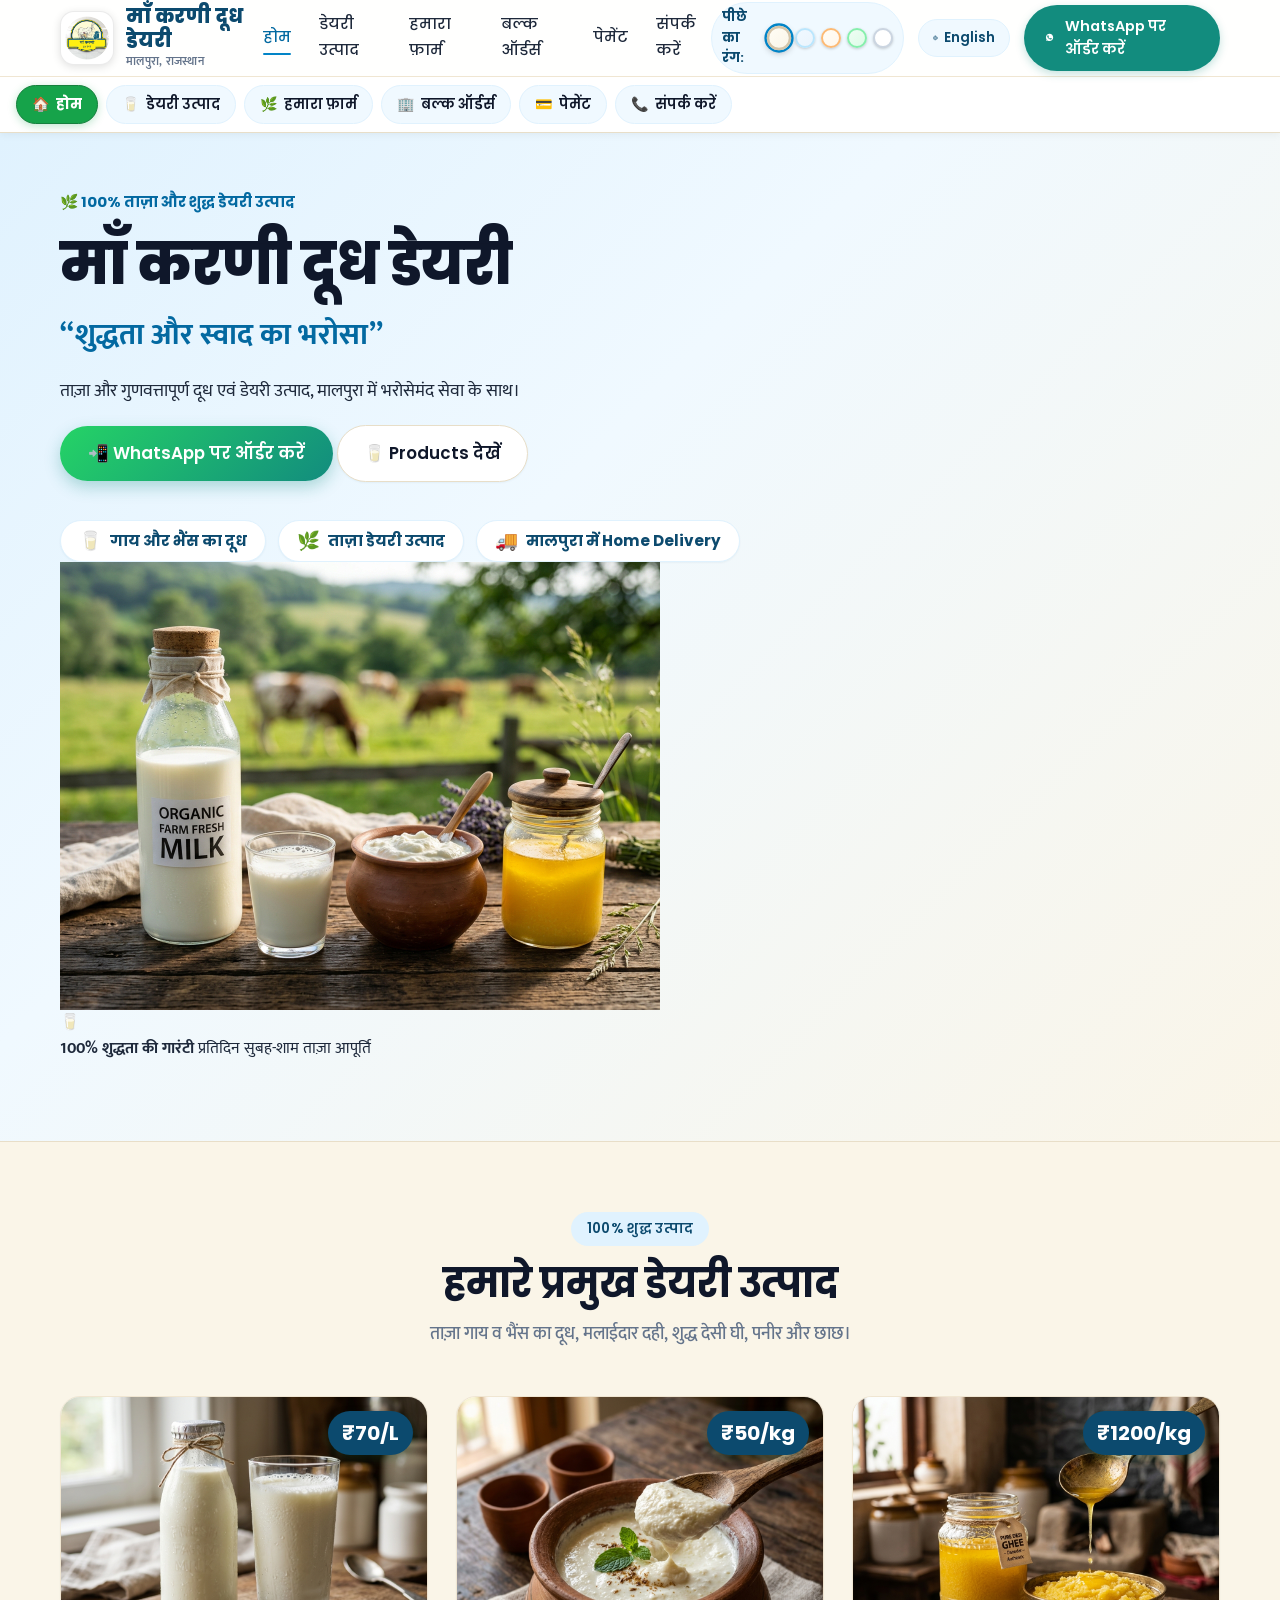
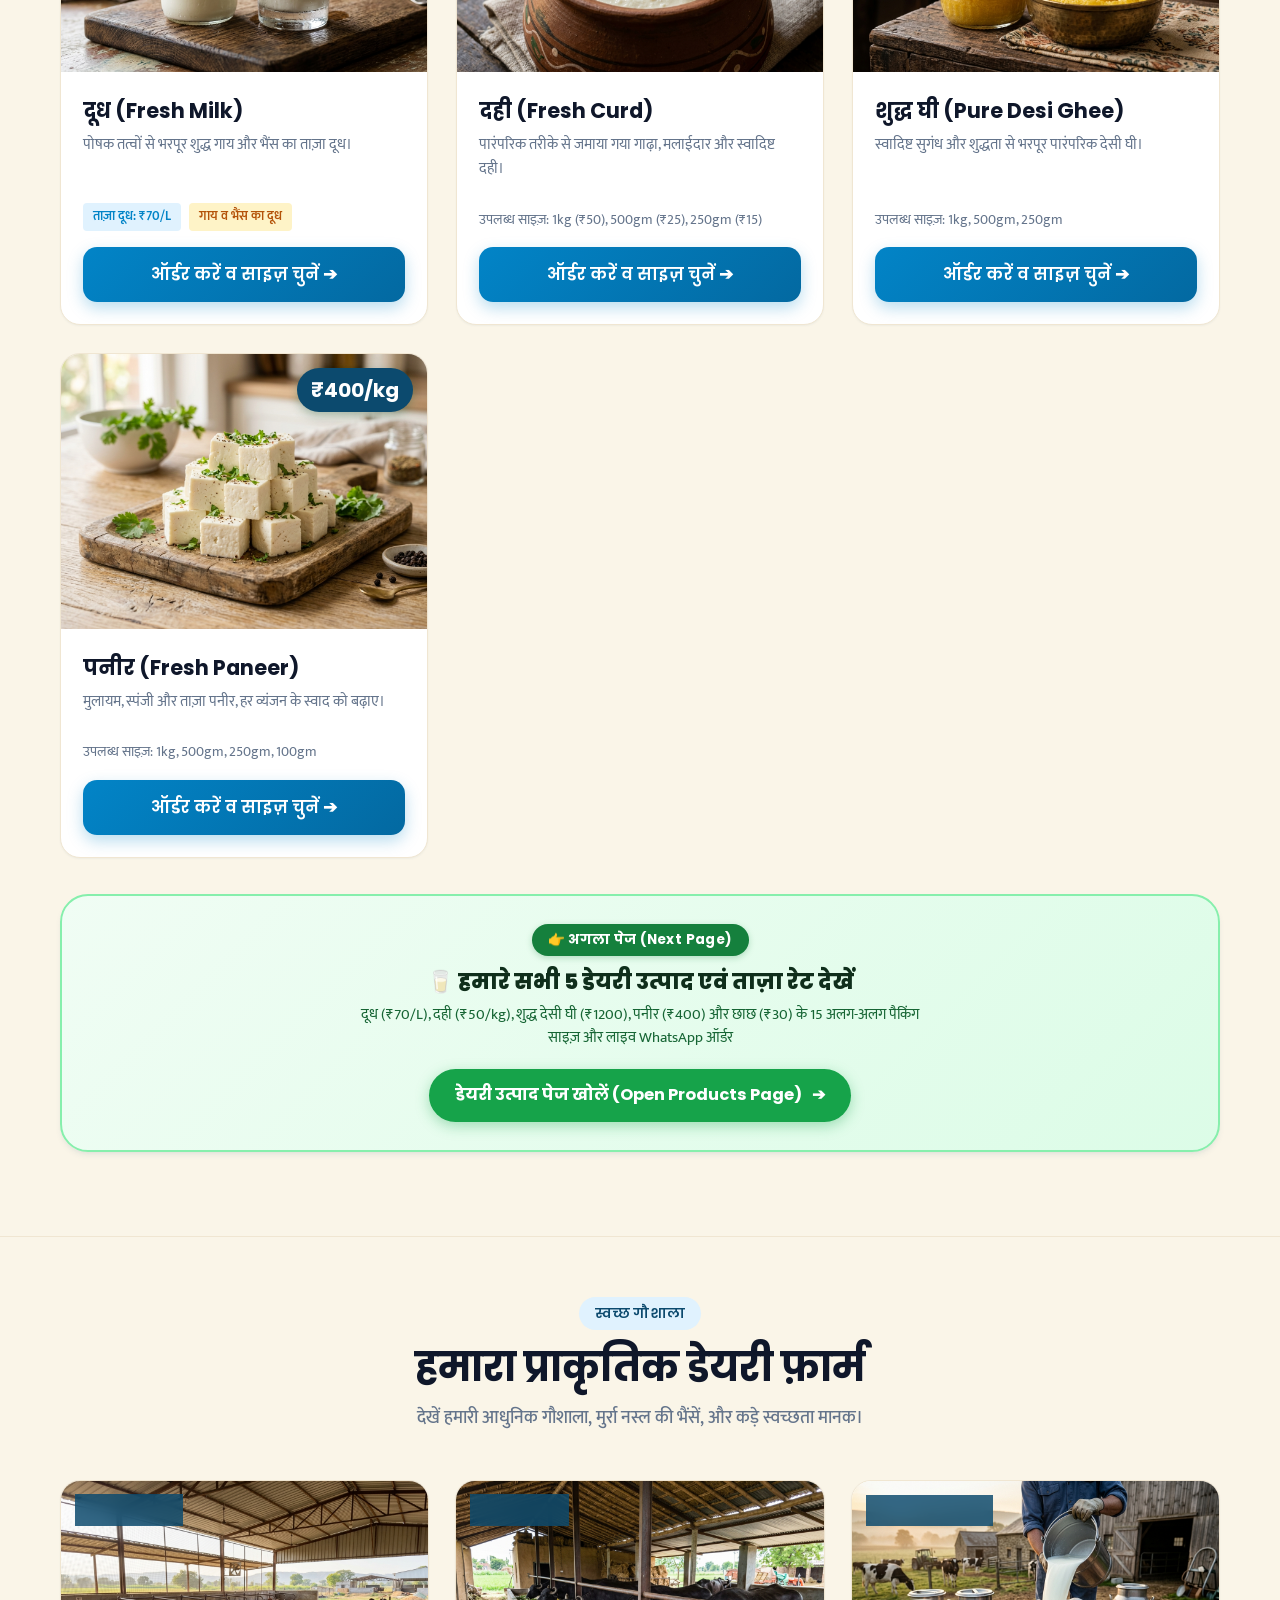
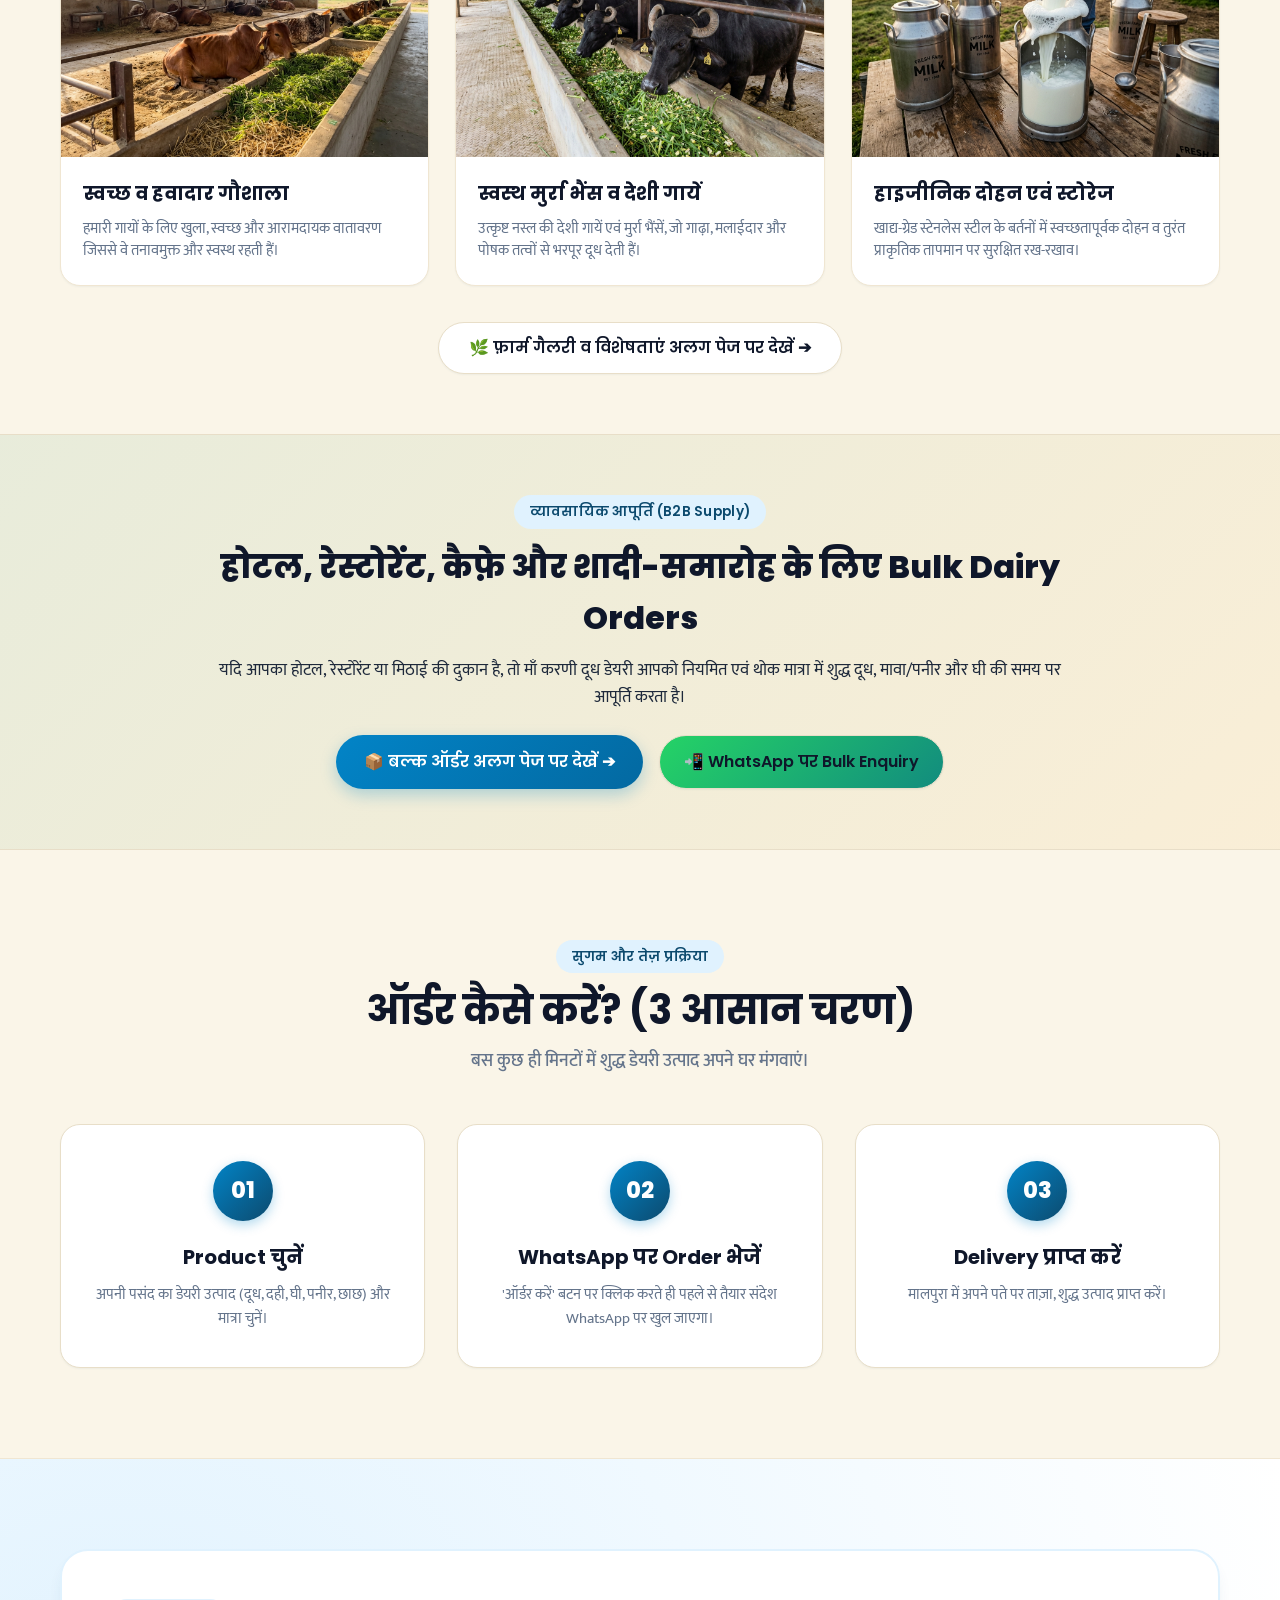
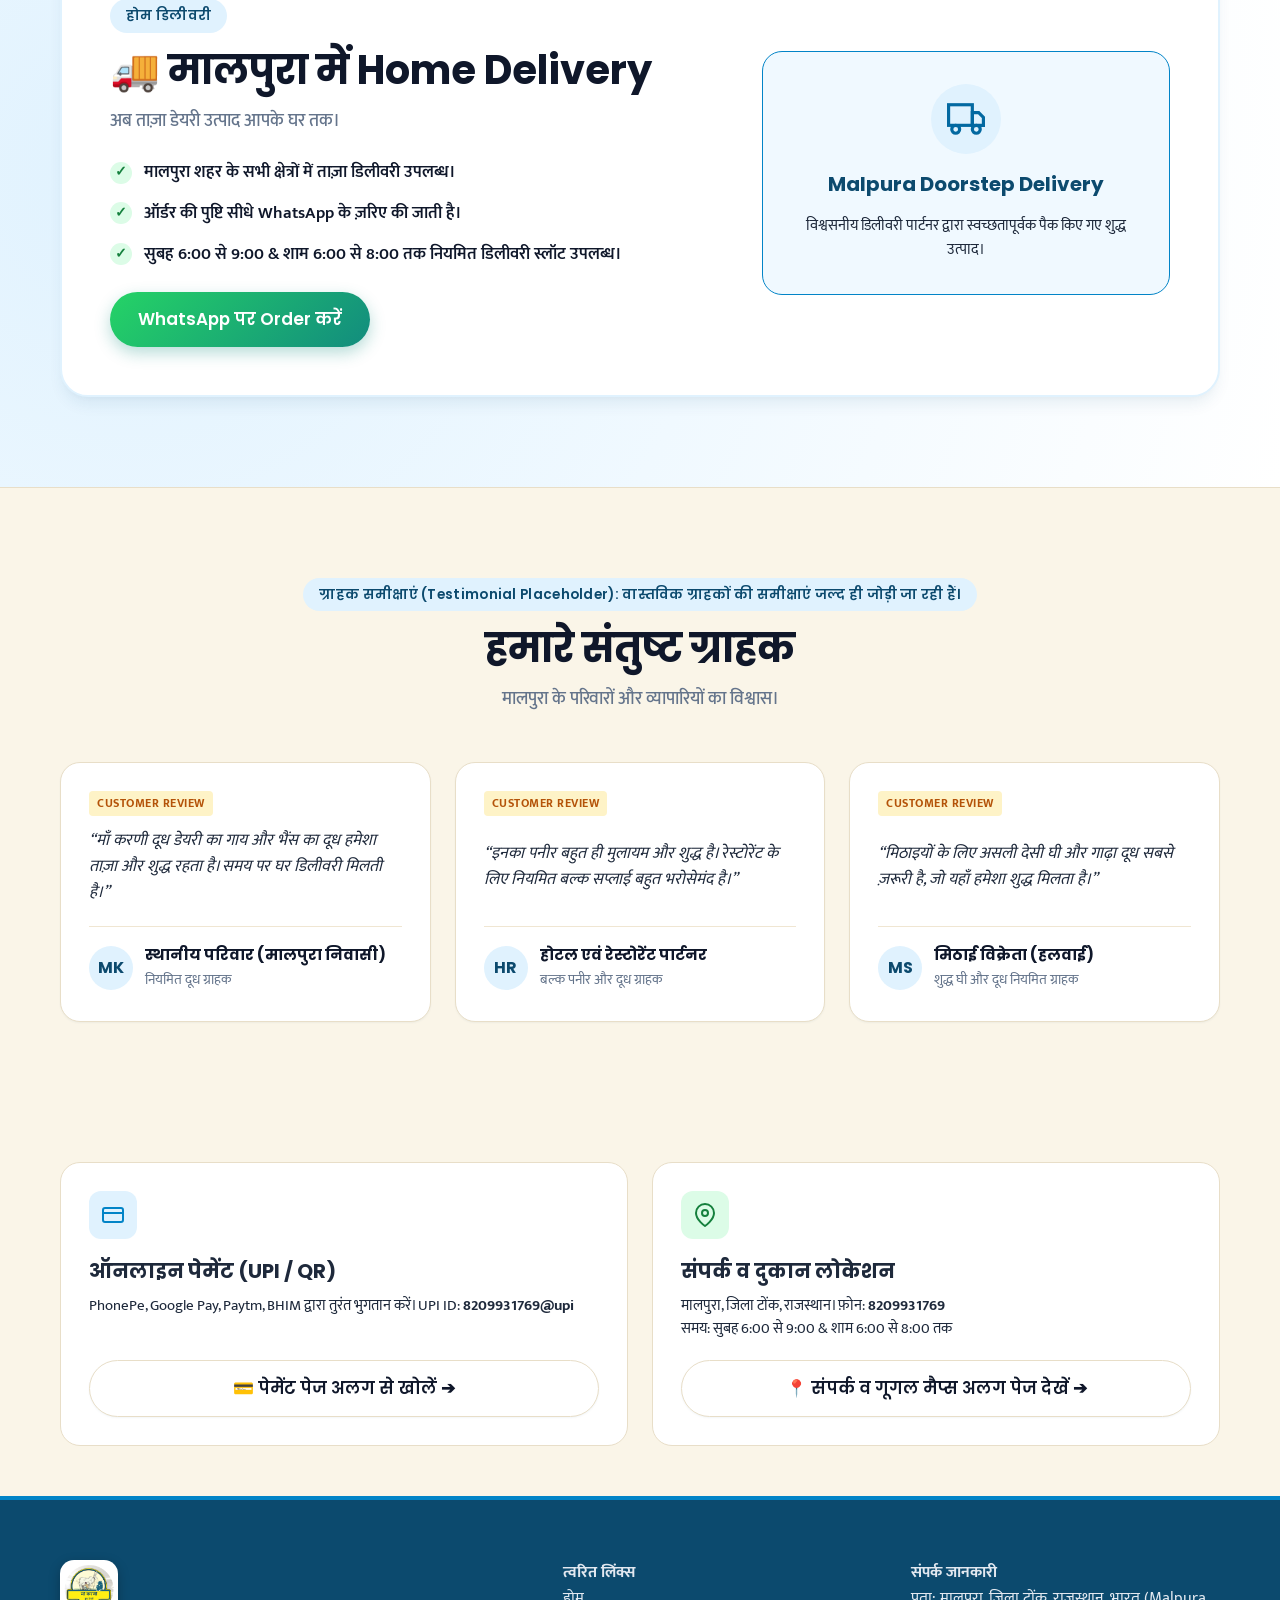
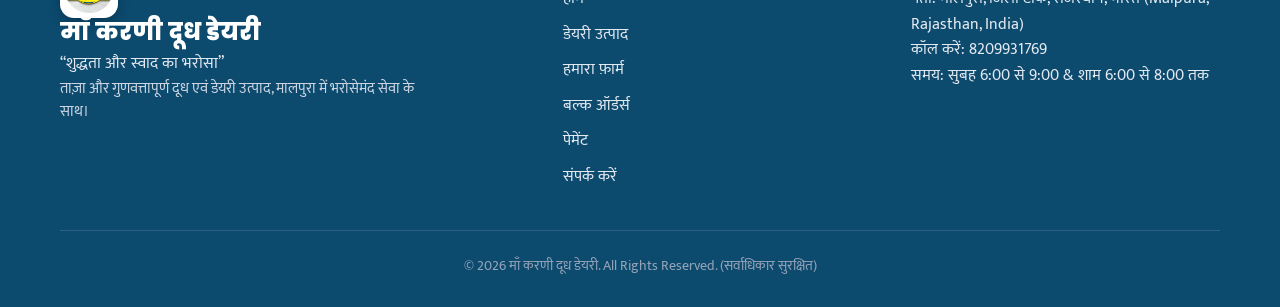
==== index.html @ 95ac7e34 "Add multi-layer mobile navigation: top page strip, header menu button, next page cards, and bottom a" ====
<!DOCTYPE html>
<html lang="hi">
<head>
  <meta charset="UTF-8">
  <meta name="viewport" content="width=device-width, initial-scale=1.0">
  <title>माँ करणी दूध डेयरी - शुद्धता और स्वाद का भरोसा | Malpura, Rajasthan</title>
  
  <!-- SEO & Local Search Optimization -->
  <meta name="description" content="माँ करणी दूध डेयरी मालपुरा - ताज़ा गाय व भैंस का दूध, मलाईदार दही, शुद्ध देसी घी, ताज़ा पनीर और हाजमेदार छाछ। मालपुरा शहर में होम डिलीवरी एवं होटल-मिठाई दुकानों के लिए थोक आपूर्ति।">
  <meta name="keywords" content="Dairy in Malpura, Milk delivery in Malpura, Fresh milk Malpura, Dairy products Malpura, Paneer Malpura, Ghee Malpura, Curd Malpura, Buttermilk Malpura, Bulk dairy supplier Malpura, Tonk Rajasthan dairy">
  <meta name="author" content="माँ करणी दूध डेयरी">
  <meta name="theme-color" content="#15803D">

  <!-- Open Graph / Social Media -->
  <meta property="og:type" content="business.business">
  <meta property="og:title" content="माँ करणी दूध डेयरी - शुद्धता और स्वाद का भरोसा | Malpura, Rajasthan">
  <meta property="og:description" content="ताज़ा और गुणवत्तापूर्ण गाय व भैंस का दूध, दही, शुद्ध देसी घी, पनीर और छाछ। मालपुरा में होम डिलीवरी एवं होटल-मिठाई दुकानों के लिए बल्क सप्लाई।">
  <meta property="og:url" content="https://maakarnidhari.in">
  <meta property="og:image" content="assets/images/hero-dairy.jpg">
  <meta property="og:locale" content="hi_IN">
  <meta property="og:locale:alternate" content="en_IN">

  <!-- Favicon / Brand Icon -->
  <link rel="icon" type="image/png" href="assets/images/logo.png">

  <!-- Google Fonts: Poppins (Heading) & Mukta (Body/Bilingual) -->
  <link rel="preconnect" href="https://fonts.googleapis.com">
  <link rel="preconnect" href="https://fonts.gstatic.com" crossorigin>
  <link href="https://fonts.googleapis.com/css2?family=Mukta:wght@400;500;600;700&family=Poppins:wght@400;500;600;700;800&display=swap" rel="stylesheet">

  <!-- Stylesheet -->
  <link rel="stylesheet" href="css/style.css">

  <!-- Schema.org Structured Data: LocalBusiness / DairyStore -->
  <script type="application/ld+json">
  {
    "@context": "https://schema.org",
    "@type": "DairyStore",
    "name": "Maa Karni Dairy",
    "image": "assets/images/hero-dairy.jpg",
    "telephone": "+918209931769",
    "url": "https://maakarnidhari.in",
    "address": {
      "@type": "PostalAddress",
      "addressLocality": "Malpura",
      "addressRegion": "Rajasthan",
      "addressCountry": "IN"
    },
    "geo": {
      "@type": "GeoCoordinates",
      "addressCountry": "IN"
    },
    "openingHoursSpecification": {
      "@type": "OpeningHoursSpecification",
      "dayOfWeek": [
        "Monday", "Tuesday", "Wednesday", "Thursday", "Friday", "Saturday", "Sunday"
      ],
      "opens": "06:00",
      "closes": "20:00"
    },
    "priceRange": "₹30 - ₹1200",
    "servesCuisine": "Fresh Dairy Products"
  }
  </script>
</head>
<body>

  <!-- Accessible Skip to Content Link -->
  <a href="#mainContent" class="skip-link">Skip to main content / मुख्य सामग्री पर जाएं</a>

  <!-- ==========================================================================
       Site Header & Navigation
       ========================================================================== -->
  <header class="site-header" role="banner">
    <div class="container navbar">
      <!-- Brand Logo -->
      <a href="index.html" class="brand-logo" aria-label="माँ करणी दूध डेयरी होम">
        <img src="assets/images/logo.png" alt="माँ करणी दूध डेयरी मालपुरा" class="brand-logo-img" width="54" height="54">
        <div class="brand-logo-text">
          <span class="brand-name-main" data-i18n="nav_brand_title">माँ करणी दूध डेयरी</span>
          <span class="brand-name-sub" data-i18n="nav_brand_sub">मालपुरा, राजस्थान</span>
        </div>
      </a>

      <!-- Desktop Nav Menu (Dedicated Pages Connected in One Place) -->
      <nav class="desktop-nav" aria-label="Main Navigation">
        <ul class="nav-menu">
          <li><a href="index.html" class="nav-link active" data-i18n="nav_home">होम</a></li>
          <li><a href="products.html" class="nav-link" data-i18n="nav_products">डेयरी उत्पाद</a></li>
          <li><a href="farm.html" class="nav-link" data-i18n="nav_farm">हमारा फ़ार्म</a></li>
          <li><a href="bulk.html" class="nav-link" data-i18n="nav_bulk">बल्क ऑर्डर्स</a></li>
          <li><a href="payment.html" class="nav-link" data-i18n="nav_payment">पेमेंट</a></li>
          <li><a href="contact.html" class="nav-link" data-i18n="nav_contact">संपर्क व लोकेशन</a></li>
        </ul>
      </nav>

      <!-- Nav Actions: Language Switcher, Theme Switcher & WhatsApp CTA -->
      <div class="nav-actions">
        <!-- Background Palette Switcher ("पीछे का रंग") -->
        <div class="theme-palette-wrap" role="group" aria-label="पीछे का रंग बदलें / Change Background Color">
          <span class="theme-palette-label" data-i18n="bg_color_label">पीछे का रंग:</span>
          <div class="bg-dots">
            <button type="button" class="bg-dot bg-dot-cream active" data-bg-set="cream" title="मलाईदार क्रीम (Milk Cream - Default)" aria-label="Milk Cream Background"></button>
            <button type="button" class="bg-dot bg-dot-blue" data-bg-set="blue" title="ताज़ा दूधिया नीला (Cool Milk Blue)" aria-label="Cool Milk Blue Background"></button>
            <button type="button" class="bg-dot bg-dot-saffron" data-bg-set="saffron" title="केसरिया मलाई (Saffron Cream)" aria-label="Saffron Cream Background"></button>
            <button type="button" class="bg-dot bg-dot-green" data-bg-set="green" title="फ़ार्म ग्रीन (Farm Green Tint)" aria-label="Farm Green Background"></button>
            <button type="button" class="bg-dot bg-dot-white" data-bg-set="white" title="शुद्ध सफ़ेद (Pure White)" aria-label="Pure White Background"></button>
          </div>
        </div>

        <!-- Language Switcher Button -->
        <button type="button" class="lang-toggle-btn" aria-label="Switch Language / भाषा बदलें">
          <svg viewBox="0 0 24 24" fill="none" stroke="currentColor" stroke-width="2" stroke-linecap="round" stroke-linejoin="round" aria-hidden="true">
            <circle cx="12" cy="12" r="10"></circle>
            <line x1="2" y1="12" x2="22" y2="12"></line>
            <path d="M12 2a15.3 15.3 0 0 1 4 10 15.3 15.3 0 0 1-4 10 15.3 15.3 0 0 1-4-10 15.3 15.3 0 0 1 4-10z"></path>
          </svg>
          <span class="lang-label">English</span>
        </button>

        <!-- WhatsApp Quick Header CTA -->
        <a href="#" class="btn-nav-whatsapp whatsapp-general-link" aria-label="WhatsApp पर ऑर्डर करें">
          <svg width="18" height="18" viewBox="0 0 24 24" fill="currentColor" aria-hidden="true">
            <path d="M12.031 6.172c-3.181 0-5.767 2.586-5.768 5.766-.001 1.298.38 2.27 1.019 3.287l-.582 2.128 2.182-.573c.978.58 1.911.928 3.145.929 3.178 0 5.767-2.587 5.768-5.766.001-3.187-2.575-5.771-5.764-5.771zm3.392 8.244c-.144.405-.837.774-1.17.824-.312.045-.694.072-2.115-.515-1.782-.736-2.924-2.548-3.013-2.667-.088-.119-.724-.963-.724-1.836 0-.872.458-1.303.621-1.48.163-.178.356-.222.474-.222.119 0 .237.002.34.007.108.005.253-.041.396.302.147.356.505 1.233.549 1.322.045.089.074.193.015.312-.059.119-.089.193-.178.297-.089.104-.187.233-.267.312-.089.089-.182.186-.078.365.104.178.461.761 1.006 1.246.702.626 1.292.82 1.47.894.178.074.282.059.386-.059.104-.119.445-.519.564-.697.119-.178.237-.149.396-.089.159.059 1.009.475 1.182.562.173.087.288.131.331.205.044.074.044.43-.1 1.007z"/>
          </svg>
          <span data-i18n="nav_cta_whatsapp">WhatsApp पर ऑर्डर करें</span>
        </a>

        <!-- Mobile Drawer Toggle Hamburger -->
        <button type="button" class="hamburger-btn" id="hamburgerBtn" aria-label="Open Navigation Menu" aria-expanded="false" aria-controls="mobileDrawer">
          <svg width="18" height="18" viewBox="0 0 24 24" fill="none" stroke="currentColor" stroke-width="2.5" stroke-linecap="round" stroke-linejoin="round" aria-hidden="true">
            <line x1="3" y1="12" x2="21" y2="12"></line>
            <line x1="3" y1="6" x2="21" y2="6"></line>
            <line x1="3" y1="18" x2="21" y2="18"></line>
          </svg>
          <span data-i18n="nav_menu_btn">मेनू</span>
        </button>
      </div>
    </div>

    <!-- Mobile Drawer (Dedicated Pages) -->
    <div class="mobile-drawer" id="mobileDrawer" role="dialog" aria-modal="true" aria-label="Mobile Navigation">
      <div class="mobile-drawer-brand">
        <img src="assets/images/logo.png" alt="माँ करणी दूध डेयरी Logo" class="mobile-drawer-logo" width="46" height="46">
        <div class="mobile-drawer-brand-text">
          <span class="mobile-drawer-title" data-i18n="nav_brand_title">माँ करणी दूध डेयरी</span>
          <span class="mobile-drawer-sub" data-i18n="nav_brand_sub">मालपुरा, राजस्थान</span>
        </div>
      </div>
      <ul class="mobile-nav-list">
        <li><a href="index.html" class="mobile-nav-link active" data-i18n="nav_home">होम</a></li>
        <li><a href="products.html" class="mobile-nav-link" data-i18n="nav_products">डेयरी उत्पाद</a></li>
        <li><a href="farm.html" class="mobile-nav-link" data-i18n="nav_farm">हमारा फ़ार्म</a></li>
        <li><a href="bulk.html" class="mobile-nav-link" data-i18n="nav_bulk">बल्क ऑर्डर्स</a></li>
        <li><a href="payment.html" class="mobile-nav-link" data-i18n="nav_payment">पेमेंट</a></li>
        <li><a href="contact.html" class="mobile-nav-link" data-i18n="nav_contact">संपर्क व लोकेशन</a></li>
      </ul>
      <div class="mobile-drawer-theme-wrap">
        <span class="theme-palette-label" data-i18n="bg_color_label">पीछे का रंग:</span>
        <div class="bg-dots">
          <button type="button" class="bg-dot bg-dot-cream active" data-bg-set="cream" title="मलाईदार क्रीम (Milk Cream)" aria-label="Milk Cream Background"></button>
          <button type="button" class="bg-dot bg-dot-blue" data-bg-set="blue" title="ताज़ा दूधिया नीला (Cool Milk Blue)" aria-label="Cool Milk Blue Background"></button>
          <button type="button" class="bg-dot bg-dot-saffron" data-bg-set="saffron" title="केसरिया मलाई (Saffron Cream)" aria-label="Saffron Cream Background"></button>
          <button type="button" class="bg-dot bg-dot-green" data-bg-set="green" title="फ़ार्म ग्रीन (Farm Green Tint)" aria-label="Farm Green Background"></button>
          <button type="button" class="bg-dot bg-dot-white" data-bg-set="white" title="शुद्ध सफ़ेद (Pure White)" aria-label="Pure White Background"></button>
        </div>
      </div>
    </div>
  </header>

  <!-- Quick Page Access Navigation Strip -->
  <nav class="page-nav-strip" aria-label="वेबसाइट पेज चुनें">
    <div class="page-nav-track">
      <a href="index.html" class="page-nav-pill active"><span class="nav-pill-icon">🏠</span> <span data-i18n="nav_home">होम</span></a>
      <a href="products.html" class="page-nav-pill"><span class="nav-pill-icon">🥛</span> <span data-i18n="nav_products">डेयरी उत्पाद</span></a>
      <a href="farm.html" class="page-nav-pill"><span class="nav-pill-icon">🌿</span> <span data-i18n="nav_farm">हमारा फ़ार्म</span></a>
      <a href="bulk.html" class="page-nav-pill"><span class="nav-pill-icon">🏢</span> <span data-i18n="nav_bulk">बल्क ऑर्डर्स</span></a>
      <a href="payment.html" class="page-nav-pill"><span class="nav-pill-icon">💳</span> <span data-i18n="nav_payment">पेमेंट</span></a>
      <a href="contact.html" class="page-nav-pill"><span class="nav-pill-icon">📞</span> <span data-i18n="nav_contact">संपर्क व लोकेशन</span></a>
    </div>
  </nav>

  <main id="mainContent">

    <!-- ========================================================================
         Hero Section
         ======================================================================== -->
    <section class="hero-section" id="home">
      <div class="container hero-layout">
        <!-- Hero Text Content -->
        <div class="hero-content">
          <div class="hero-badge" data-i18n="hero_badge">🌿 100% ताज़ा और शुद्ध डेयरी उत्पाद</div>
          <h1 class="hero-title" data-i18n="hero_title">माँ करणी दूध डेयरी</h1>
          <p class="hero-tagline" data-i18n="hero_tagline">“शुद्धता और स्वाद का भरोसा”</p>
          <p class="hero-desc" data-i18n="hero_desc">
            ताज़ा और गुणवत्तापूर्ण दूध एवं डेयरी उत्पाद, मालपुरा में भरोसेमंद सेवा के साथ।
          </p>

          <!-- Primary Hero Actions -->
          <div class="hero-actions">
            <a href="#" class="btn-primary btn-whatsapp whatsapp-general-link" data-i18n="hero_cta_primary">
              <svg width="20" height="20" viewBox="0 0 24 24" fill="currentColor" aria-hidden="true">
                <path d="M12.031 6.172c-3.181 0-5.767 2.586-5.768 5.766-.001 1.298.38 2.27 1.019 3.287l-.582 2.128 2.182-.573c.978.58 1.911.928 3.145.929 3.178 0 5.767-2.587 5.768-5.766.001-3.187-2.575-5.771-5.764-5.771zm3.392 8.244c-.144.405-.837.774-1.17.824-.312.045-.694.072-2.115-.515-1.782-.736-2.924-2.548-3.013-2.667-.088-.119-.724-.963-.724-1.836 0-.872.458-1.303.621-1.48.163-.178.356-.222.474-.222.119 0 .237.002.34.007.108.005.253-.041.396.302.147.356.505 1.233.549 1.322.045.089.074.193.015.312-.059.119-.089.193-.178.297-.089.104-.187.233-.267.312-.089.089-.182.186-.078.365.104.178.461.761 1.006 1.246.702.626 1.292.82 1.47.894.178.074.282.059.386-.059.104-.119.445-.519.564-.697.119-.178.237-.149.396-.089.159.059 1.009.475 1.182.562.173.087.288.131.331.205.044.074.044.43-.1 1.007z"/>
              </svg>
              <span>📲 WhatsApp पर ऑर्डर करें</span>
            </a>
            <a href="products.html" class="btn-secondary" data-i18n="hero_cta_secondary">
              🥛 Products देखें (अलग पेज) ➔
            </a>
          </div>

          <!-- Quick Highlight Pills -->
          <div class="hero-features-row">
            <div class="hero-feature-pill">
              <span class="pill-icon">🥛</span>
              <span data-i18n="hero_feature_milk">गाय और भैंस का दूध</span>
            </div>
            <div class="hero-feature-pill">
              <span class="pill-icon">🌿</span>
              <span data-i18n="hero_feature_fresh">ताज़ा डेयरी उत्पाद</span>
            </div>
            <div class="hero-feature-pill">
              <span class="pill-icon">🚚</span>
              <span data-i18n="hero_feature_delivery">मालपुरा में Home Delivery</span>
            </div>
          </div>
        </div>

        <!-- Hero Media / Visual Card -->
        <div class="hero-media">
          <div class="hero-image-card">
            <img src="assets/images/hero-dairy.jpg" alt="माँ करणी दूध डेयरी - ताज़ा गाय और भैंस का दूध मालपुरा" width="600" height="420" priority>
            <div class="hero-media-badge">
              <div class="badge-icon" aria-hidden="true">🥛</div>
              <div class="badge-content">
                <strong>100% शुद्धता की गारंटी</strong>
                <span>प्रतिदिन सुबह-शाम ताज़ा आपूर्ति</span>
              </div>
            </div>
          </div>
        </div>
      </div>
    </section>

    <!-- ========================================================================
         Featured Products Section (Linked to products.html)
         ======================================================================== -->
    <section class="products-section" style="padding: 70px 0 60px;">
      <div class="container">
        <div class="section-header">
          <div class="section-tag" data-i18n="home_products_preview_tag">100% शुद्ध उत्पाद</div>
          <h2 class="section-title" data-i18n="home_products_preview_title">हमारे प्रमुख डेयरी उत्पाद</h2>
          <p class="section-subtitle" data-i18n="home_products_preview_desc">
            ताज़ा गाय व भैंस का दूध, मलाईदार दही, शुद्ध देसी घी, पनीर और छाछ।
          </p>
        </div>

        <!-- Product Cards Grid -->
        <div class="products-grid">
          <!-- Card 1: Milk -->
          <article class="product-card">
            <div class="product-image-wrap">
              <span class="product-price-badge">₹70/L</span>
              <img src="assets/images/milk.jpg" alt="Fresh Cow and Buffalo Milk Malpura" width="360" height="270" loading="lazy">
            </div>
            <div class="product-info">
              <h3 class="product-title" data-i18n="product_milk_title">दूध (Fresh Milk)</h3>
              <p class="product-desc" data-i18n="product_milk_desc">पोषक तत्वों से भरपूर शुद्ध गाय और भैंस का ताज़ा दूध।</p>
              <div style="display: flex; gap: 8px; margin: 12px 0 16px;">
                <span class="milk-badge" style="padding: 4px 10px; font-size: 0.8rem; border-radius: 4px; background: #e0f2fe; color: #0284c7; font-weight: 600;">ताज़ा दूध: ₹70/L</span>
                <span class="milk-badge" style="padding: 4px 10px; font-size: 0.8rem; border-radius: 4px; background: #fef3c7; color: #b45309; font-weight: 600;">गाय व भैंस का दूध</span>
              </div>
              <a href="products.html#card-milk" class="btn btn-primary" style="width: 100%; border-radius: var(--radius-md); text-align: center;">
                ऑर्डर करें व साइज़ चुनें ➔
              </a>
            </div>
          </article>

          <!-- Card 2: Curd -->
          <article class="product-card">
            <div class="product-image-wrap">
              <span class="product-price-badge">₹50/kg</span>
              <img src="assets/images/curd.jpg" alt="Fresh Thick Curd Malpura" width="360" height="270" loading="lazy">
            </div>
            <div class="product-info">
              <h3 class="product-title" data-i18n="product_curd_title">दही (Fresh Curd)</h3>
              <p class="product-desc" data-i18n="product_curd_desc">पारंपरिक तरीके से जमाया गया गाढ़ा, मलाईदार और स्वादिष्ट दही।</p>
              <div style="margin: 12px 0 16px; font-size: 0.85rem; color: var(--color-text-muted);">
                उपलब्ध साइज़: 1kg (₹50), 500gm (₹25), 250gm (₹15)
              </div>
              <a href="products.html#card-curd" class="btn btn-primary" style="width: 100%; border-radius: var(--radius-md); text-align: center;">
                ऑर्डर करें व साइज़ चुनें ➔
              </a>
            </div>
          </article>

          <!-- Card 3: Desi Ghee -->
          <article class="product-card">
            <div class="product-image-wrap">
              <span class="product-price-badge">₹1200/kg</span>
              <img src="assets/images/ghee.jpg" alt="Pure Desi Ghee Malpura" width="360" height="270" loading="lazy">
            </div>
            <div class="product-info">
              <h3 class="product-title" data-i18n="product_ghee_title">शुद्ध घी (Pure Desi Ghee)</h3>
              <p class="product-desc" data-i18n="product_ghee_desc">स्वादिष्ट सुगंध और शुद्धता से भरपूर पारंपरिक देसी घी।</p>
              <div style="margin: 12px 0 16px; font-size: 0.85rem; color: var(--color-text-muted);">
                उपलब्ध साइज़: 1kg, 500gm, 250gm
              </div>
              <a href="products.html#card-ghee" class="btn btn-primary" style="width: 100%; border-radius: var(--radius-md); text-align: center;">
                ऑर्डर करें व साइज़ चुनें ➔
              </a>
            </div>
          </article>

          <!-- Card 4: Paneer -->
          <article class="product-card">
            <div class="product-image-wrap">
              <span class="product-price-badge">₹400/kg</span>
              <img src="assets/images/paneer.jpg" alt="Fresh Soft Paneer Malpura" width="360" height="270" loading="lazy">
            </div>
            <div class="product-info">
              <h3 class="product-title" data-i18n="product_paneer_title">पनीर (Fresh Paneer)</h3>
              <p class="product-desc" data-i18n="product_paneer_desc">मुलायम, स्पंजी और ताज़ा पनीर, हर व्यंजन के स्वाद को बढ़ाए।</p>
              <div style="margin: 12px 0 16px; font-size: 0.85rem; color: var(--color-text-muted);">
                उपलब्ध साइज़: 1kg, 500gm, 250gm, 100gm
              </div>
              <a href="products.html#card-paneer" class="btn btn-primary" style="width: 100%; border-radius: var(--radius-md); text-align: center;">
                ऑर्डर करें व साइज़ चुनें ➔
              </a>
            </div>
          </article>
        </div>

        <!-- Next Page Card to Products -->
        <div class="next-page-card">
          <span class="next-page-badge">👉 अगला पेज (Next Page)</span>
          <h3 class="next-page-title">🥛 हमारे सभी 5 डेयरी उत्पाद एवं ताज़ा रेट देखें</h3>
          <p class="next-page-desc">दूध (₹70/L), दही (₹50/kg), शुद्ध देसी घी (₹1200), पनीर (₹400) और छाछ (₹30) के 15 अलग-अलग पैकिंग साइज़ और लाइव WhatsApp ऑर्डर</p>
          <a href="products.html" class="btn-next-page-cta">
            <span>डेयरी उत्पाद पेज खोलें (Open Products Page)</span> ➔
          </a>
        </div>
      </div>
    </section>

    <!-- ========================================================================
         Farm Section Preview (Linked to farm.html)
         ======================================================================== -->
    <section class="farm-section" style="padding: 60px 0;">
      <div class="container">
        <div class="section-header">
          <div class="section-tag" data-i18n="home_farm_preview_tag">स्वच्छ गौशाला</div>
          <h2 class="section-title" data-i18n="home_farm_preview_title">हमारा प्राकृतिक डेयरी फ़ार्म</h2>
          <p class="section-subtitle" data-i18n="home_farm_preview_desc">
            देखें हमारी आधुनिक गौशाला, मुर्रा नस्ल की भैंसें, और कड़े स्वच्छता मानक।
          </p>
        </div>

        <div class="farm-grid" style="grid-template-columns: repeat(auto-fit, minmax(280px, 1fr));">
          <!-- Farm Preview 1: Cow Shed -->
          <article class="farm-card">
            <div class="farm-image-wrap">
              <img src="assets/images/farm-cows.jpg" alt="Maa Karni Dairy Cow Shed Malpura" loading="lazy" width="600" height="450">
              <span class="farm-badge-overlay">स्वच्छ गौशाला</span>
            </div>
            <div class="farm-card-content">
              <h3 class="farm-card-title" data-i18n="farm_1_title">स्वच्छ व हवादार गौशाला</h3>
              <p class="farm-card-desc" data-i18n="farm_1_desc">हमारी गायों के लिए खुला, स्वच्छ और आरामदायक वातावरण जिससे वे तनावमुक्त और स्वस्थ रहती हैं।</p>
            </div>
          </article>

          <!-- Farm Preview 2: Buffalo Care -->
          <article class="farm-card">
            <div class="farm-image-wrap">
              <img src="assets/images/farm-buffaloes.jpg" alt="Murrah Buffaloes Malpura" loading="lazy" width="600" height="450">
              <span class="farm-badge-overlay">उत्कृष्ट नस्ल</span>
            </div>
            <div class="farm-card-content">
              <h3 class="farm-card-title" data-i18n="farm_2_title">स्वस्थ मुर्रा भैंस व देशी गायें</h3>
              <p class="farm-card-desc" data-i18n="farm_2_desc">उत्कृष्ट नस्ल की देशी गायें एवं मुर्रा भैंसें, जो गाढ़ा, मलाईदार और पोषक तत्वों से भरपूर दूध देती हैं।</p>
            </div>
          </article>

          <!-- Farm Preview 3: Hygienic Milking -->
          <article class="farm-card">
            <div class="farm-image-wrap">
              <img src="assets/images/farm-milking.jpg" alt="Hygienic Milking Cans" loading="lazy" width="600" height="450">
              <span class="farm-badge-overlay">100% हाइजीनिक</span>
            </div>
            <div class="farm-card-content">
              <h3 class="farm-card-title" data-i18n="farm_3_title">हाइजीनिक दोहन एवं स्टोरेज</h3>
              <p class="farm-card-desc" data-i18n="farm_3_desc">खाद्य-ग्रेड स्टेनलेस स्टील के बर्तनों में स्वच्छतापूर्वक दोहन व तुरंत प्राकृतिक तापमान पर सुरक्षित रख-रखाव।</p>
            </div>
          </article>
        </div>

        <!-- Big View Farm CTA -->
        <div style="margin-top: 36px; text-align: center;">
          <a href="farm.html" class="btn btn-secondary" style="font-size: 1rem; padding: 12px 30px; border-radius: var(--radius-full);">
            🌿 फ़ार्म गैलरी व विशेषताएं अलग पेज पर देखें ➔
          </a>
        </div>
      </div>
    </section>

    <!-- ========================================================================
         Bulk Orders Teaser Banner (Linked to bulk.html)
         ======================================================================== -->
    <section style="padding: 60px 0; background: linear-gradient(135deg, rgba(21, 128, 61, 0.08) 0%, rgba(245, 158, 11, 0.08) 100%); border-top: 1px solid var(--color-border); border-bottom: 1px solid var(--color-border);">
      <div class="container">
        <div style="max-width: 850px; margin: 0 auto; text-align: center;">
          <div class="section-tag" data-i18n="bulk_badge">व्यावसायिक आपूर्ति (B2B Supply)</div>
          <h2 style="font-family: var(--font-heading); font-size: 2rem; font-weight: 800; color: var(--color-text-main); margin-bottom: 14px;">
            होटल, रेस्टोरेंट, कैफ़े और शादी-समारोह के लिए Bulk Dairy Orders
          </h2>
          <p style="font-size: 1.05rem; color: var(--color-text-body); line-height: 1.6; margin-bottom: 24px;">
            यदि आपका होटल, रेस्टोरेंट या मिठाई की दुकान है, तो माँ करणी दूध डेयरी आपको नियमित एवं थोक मात्रा में शुद्ध दूध, मावा/पनीर और घी की समय पर आपूर्ति करता है।
          </p>
          <div style="display: flex; gap: 16px; justify-content: center; flex-wrap: wrap;">
            <a href="bulk.html" class="btn-primary" style="font-size: 1rem; padding: 13px 28px; border-radius: var(--radius-full);">
              📦 बल्क ऑर्डर अलग पेज पर देखें ➔
            </a>
            <a href="#" class="btn-secondary btn-whatsapp whatsapp-bulk-link" style="font-size: 1rem; padding: 13px 24px; border-radius: var(--radius-full);">
              📲 WhatsApp पर Bulk Enquiry
            </a>
          </div>
        </div>
      </div>
    </section>

    <!-- ========================================================================
         How To Order Section (3 Steps)
         ======================================================================== -->
    <section class="steps-section" id="howToOrder">
      <div class="container">
        <div class="section-header">
          <div class="section-tag">सुगम और तेज़ प्रक्रिया</div>
          <h2 class="section-title" data-i18n="steps_heading">ऑर्डर कैसे करें? (3 आसान चरण)</h2>
          <p class="section-subtitle" data-i18n="steps_subheading">बस कुछ ही मिनटों में शुद्ध डेयरी उत्पाद अपने घर मंगवाएं।</p>
        </div>

        <div class="steps-grid">
          <!-- Step 1 -->
          <div class="step-card">
            <div class="step-number" data-i18n="step_1_num">01</div>
            <h3 class="step-title" data-i18n="step_1_title">Product चुनें</h3>
            <p class="step-desc" data-i18n="step_1_desc">अपनी पसंद का डेयरी उत्पाद (दूध, दही, घी, पनीर, छाछ) और मात्रा चुनें।</p>
          </div>

          <!-- Step 2 -->
          <div class="step-card">
            <div class="step-number" data-i18n="step_2_num">02</div>
            <h3 class="step-title" data-i18n="step_2_title">WhatsApp पर Order भेजें</h3>
            <p class="step-desc" data-i18n="step_2_desc">'ऑर्डर करें' बटन पर क्लिक करते ही पहले से तैयार संदेश WhatsApp पर खुल जाएगा।</p>
          </div>

          <!-- Step 3 -->
          <div class="step-card">
            <div class="step-number" data-i18n="step_3_num">03</div>
            <h3 class="step-title" data-i18n="step_3_title">Delivery प्राप्त करें</h3>
            <p class="step-desc" data-i18n="step_3_desc">मालपुरा में अपने पते पर ताज़ा, शुद्ध उत्पाद प्राप्त करें।</p>
          </div>
        </div>
      </div>
    </section>

    <!-- ========================================================================
         Home Delivery Section
         ======================================================================== -->
    <section class="delivery-section" id="delivery">
      <div class="container">
        <div class="delivery-box">
          <div>
            <div class="section-tag" data-i18n="nav_delivery">सुविधाजनक होम डिलीवरी</div>
            <h2 class="section-title" style="text-align: left;" data-i18n="delivery_heading">🚚 मालपुरा में Home Delivery</h2>
            <p class="section-subtitle" style="text-align: left;" data-i18n="delivery_subheading">अब ताज़ा डेयरी उत्पाद आपके घर तक।</p>

            <ul class="delivery-features-list">
              <li class="delivery-feature-item">
                <span class="delivery-bullet-icon">✓</span>
                <span data-i18n="delivery_point_1">मालपुरा शहर के सभी क्षेत्रों में ताज़ा डिलीवरी उपलब्ध।</span>
              </li>
              <li class="delivery-feature-item">
                <span class="delivery-bullet-icon">✓</span>
                <span data-i18n="delivery_point_2">ऑर्डर की पुष्टि सीधे WhatsApp के ज़रिए की जाती है।</span>
              </li>
              <li class="delivery-feature-item">
                <span class="delivery-bullet-icon">✓</span>
                <span data-i18n="delivery_point_3">सुबह 6:00 से 9:00 & शाम 6:00 से 8:00 तक नियमित डिलीवरी स्लॉट उपलब्ध।</span>
              </li>
            </ul>

            <a href="#" class="btn-primary btn-whatsapp whatsapp-general-link" data-i18n="delivery_cta">
              WhatsApp पर Order करें
            </a>
          </div>

          <div class="delivery-badge-card">
            <div class="delivery-icon-big" aria-hidden="true">
              <svg viewBox="0 0 24 24" fill="none" stroke="currentColor" stroke-width="2">
                <rect x="1" y="3" width="15" height="13"></rect>
                <polygon points="16 8 20 8 23 11 23 16 16 16 8"></polygon>
                <circle cx="5.5" cy="18.5" r="2.5"></circle>
                <circle cx="18.5" cy="18.5" r="2.5"></circle>
              </svg>
            </div>
            <h3 style="font-family: var(--font-heading); font-size: 1.25rem; font-weight: 700; color: var(--color-primary-deep);">
              Malpura Doorstep Delivery
            </h3>
            <p style="font-size: 0.95rem; color: var(--color-text-body);">
              विश्वसनीय डिलीवरी पार्टनर द्वारा स्वच्छतापूर्वक पैक किए गए शुद्ध उत्पाद।
            </p>
          </div>
        </div>
      </div>
    </section>

    <!-- ========================================================================
         Customer Reviews / Testimonials Section
         ======================================================================== -->
    <section class="reviews-section" id="reviews">
      <div class="container">
        <div class="section-header">
          <div class="section-tag" data-i18n="reviews_placeholder_notice">ग्राहक समीक्षाएं (Testimonial Placeholder)</div>
          <h2 class="section-title" data-i18n="reviews_heading">हमारे संतुष्ट ग्राहक</h2>
          <p class="section-subtitle" data-i18n="reviews_subheading">मालपुरा के परिवारों और व्यापारियों का विश्वास।</p>
        </div>

        <div class="reviews-grid">
          <!-- Review 1 -->
          <div class="review-card">
            <span class="review-placeholder-tag">Customer Review</span>
            <p class="review-text" data-i18n="review_1_text">
              “माँ करणी दूध डेयरी का गाय और भैंस का दूध हमेशा ताज़ा और शुद्ध रहता है। समय पर घर डिलीवरी मिलती है।”
            </p>
            <div class="review-author">
              <div class="review-avatar" aria-hidden="true">MK</div>
              <div>
                <h4 class="author-name" data-i18n="review_1_name">स्थानीय परिवार (मालपुरा निवासी)</h4>
                <span class="author-role" data-i18n="review_1_role">नियमित दूध ग्राहक</span>
              </div>
            </div>
          </div>

          <!-- Review 2 -->
          <div class="review-card">
            <span class="review-placeholder-tag">Customer Review</span>
            <p class="review-text" data-i18n="review_2_text">
              “इनका पनीर बहुत ही मुलायम और शुद्ध है। रेस्टोरेंट के लिए नियमित बल्क सप्लाई बहुत भरोसेमंद है।”
            </p>
            <div class="review-author">
              <div class="review-avatar" aria-hidden="true">HR</div>
              <div>
                <h4 class="author-name" data-i18n="review_2_name">होटल एवं रेस्टोरेंट पार्टनर</h4>
                <span class="author-role" data-i18n="review_2_role">बल्क पनीर और दूध ग्राहक</span>
              </div>
            </div>
          </div>

          <!-- Review 3 -->
          <div class="review-card">
            <span class="review-placeholder-tag">Customer Review</span>
            <p class="review-text" data-i18n="review_3_text">
              “मिठाइयों के लिए असली देसी घी और गाढ़ा दूध सबसे ज़रूरी है, जो यहाँ हमेशा शुद्ध मिलता है।”
            </p>
            <div class="review-author">
              <div class="review-avatar" aria-hidden="true">MS</div>
              <div>
                <h4 class="author-name" data-i18n="review_3_name">मिठाई विक्रेता (हलवाई)</h4>
                <span class="author-role" data-i18n="review_3_role">शुद्ध घी और दूध नियमित ग्राहक</span>
              </div>
            </div>
          </div>
        </div>
      </div>
    </section>

    <!-- ========================================================================
         Quick Payment & Contact Cards Row (Linked to payment.html & contact.html)
         ======================================================================== -->
    <section style="padding: 50px 0; background-color: var(--color-bg);">
      <div class="container">
        <div style="display: grid; grid-template-columns: repeat(auto-fit, minmax(280px, 1fr)); gap: 24px;">
          <!-- Payment Card Quick -->
          <div style="background: var(--color-surface, #ffffff); border: 1px solid var(--color-border); border-radius: var(--radius-lg); padding: 28px; display: flex; flex-direction: column; align-items: flex-start;">
            <div style="width: 48px; height: 48px; border-radius: 12px; background: #e0f2fe; color: #0284c7; display: flex; align-items: center; justify-content: center; margin-bottom: 16px;">
              <svg width="24" height="24" viewBox="0 0 24 24" fill="none" stroke="currentColor" stroke-width="2">
                <rect x="2" y="5" width="20" height="14" rx="2"></rect>
                <line x1="2" y1="10" x2="22" y2="10"></line>
              </svg>
            </div>
            <h3 style="font-family: var(--font-heading); font-size: 1.25rem; font-weight: 700; margin-bottom: 8px;">ऑनलाइन पेमेंट (UPI / QR)</h3>
            <p style="font-size: 0.95rem; color: var(--color-text-body); margin-bottom: 20px; line-height: 1.5;">
              PhonePe, Google Pay, Paytm, BHIM द्वारा तुरंत भुगतान करें। UPI ID: <strong>8209931769@upi</strong>
            </p>
            <a href="payment.html" class="btn btn-secondary" style="margin-top: auto; border-radius: var(--radius-full); width: 100%; text-align: center;">
              💳 पेमेंट पेज अलग से खोलें ➔
            </a>
          </div>

          <!-- Contact & Location Card Quick -->
          <div style="background: var(--color-surface, #ffffff); border: 1px solid var(--color-border); border-radius: var(--radius-lg); padding: 28px; display: flex; flex-direction: column; align-items: flex-start;">
            <div style="width: 48px; height: 48px; border-radius: 12px; background: #dcfce7; color: #15803D; display: flex; align-items: center; justify-content: center; margin-bottom: 16px;">
              <svg width="24" height="24" viewBox="0 0 24 24" fill="none" stroke="currentColor" stroke-width="2">
                <path d="M21 10c0 7-9 13-9 13s-9-6-9-13a9 9 0 0 1 18 0z"></path>
                <circle cx="12" cy="10" r="3"></circle>
              </svg>
            </div>
            <h3 style="font-family: var(--font-heading); font-size: 1.25rem; font-weight: 700; margin-bottom: 8px;">संपर्क व दुकान लोकेशन</h3>
            <p style="font-size: 0.95rem; color: var(--color-text-body); margin-bottom: 20px; line-height: 1.5;">
              मालपुरा, जिला टोंक, राजस्थान। फ़ोन: <strong>8209931769</strong><br>समय: सुबह 6:00 से 9:00 & शाम 6:00 से 8:00 तक
            </p>
            <a href="contact.html" class="btn btn-secondary" style="margin-top: auto; border-radius: var(--radius-full); width: 100%; text-align: center;">
              📍 संपर्क व गूगल मैप्स अलग पेज देखें ➔
            </a>
          </div>
        </div>
      </div>
    </section>

  </main>

  <!-- ========================================================================
       Site Footer
       ======================================================================== -->
  <footer class="site-footer" role="contentinfo">
    <div class="container">
      <div class="footer-grid">
        <!-- Brand Column -->
        <div class="footer-brand">
          <div class="footer-logo-row">
            <img src="assets/images/logo.png" alt="माँ करणी दूध डेयरी Logo" class="footer-logo-img" width="50" height="50">
            <div class="footer-brand-title" data-i18n="nav_brand_title">माँ करणी दूध डेयरी</div>
          </div>
          <div class="footer-brand-tagline" data-i18n="footer_tagline">“शुद्धता और स्वाद का भरोसा”</div>
          <p class="footer-desc" data-i18n="hero_desc">
            ताज़ा और गुणवत्तापूर्ण दूध एवं डेयरी उत्पाद, मालपुरा में भरोसेमंद सेवा के साथ।
          </p>
        </div>

        <!-- Dedicated Page Navigation Links -->
        <div class="footer-col">
          <h4 class="footer-heading" data-i18n="footer_quick_links">त्वरित लिंक्स</h4>
          <ul class="footer-links-list">
            <li><a href="index.html" data-i18n="nav_home">होम</a></li>
            <li><a href="products.html" data-i18n="nav_products">डेयरी उत्पाद</a></li>
            <li><a href="farm.html" data-i18n="nav_farm">हमारा फ़ार्म</a></li>
            <li><a href="bulk.html" data-i18n="nav_bulk">बल्क ऑर्डर्स</a></li>
            <li><a href="payment.html" data-i18n="nav_payment">पेमेंट</a></li>
            <li><a href="contact.html" data-i18n="nav_contact">संपर्क व लोकेशन</a></li>
          </ul>
        </div>

        <!-- Contact Info Column -->
        <div class="footer-col">
          <h4 class="footer-heading" data-i18n="footer_contact_info">संपर्क जानकारी</h4>
          <div class="footer-contact-item">
            <span class="footer-contact-label" data-i18n="contact_loc_label">पता:</span>
            <span data-i18n="location_address">मालपुरा, जिला टोंक, राजस्थान, भारत</span>
          </div>
          <div class="footer-contact-item">
            <span class="footer-contact-label" data-i18n="contact_call_label">फ़ोन:</span>
            <a href="tel:+918209931769" class="phone-call-link" data-config="PHONE_NUMBER">8209931769</a>
          </div>
          <div class="footer-contact-item">
            <span class="footer-contact-label" data-i18n="footer_timing_label">समय:</span>
            <span data-i18n="footer_timing_value">सुबह 6:00 से 9:00 & शाम 6:00 से 8:00 तक</span>
          </div>
        </div>
      </div>

      <!-- Copyright Bar -->
      <div class="footer-bottom">
        <p class="copyright" data-i18n="footer_rights">© 2026 माँ करणी दूध डेयरी. All Rights Reserved.</p>
      </div>
    </div>
  </footer>

  <!-- ========================================================================
       Mobile Bottom App Navigation Bar (Always Visible on Mobile)
       ======================================================================== -->
  <nav class="mobile-bottom-app-bar" aria-label="Mobile Navigation Bar">
    <a href="index.html" class="bottom-tab active">
      <span class="bottom-tab-icon">🏠</span>
      <span class="bottom-tab-label" data-i18n="nav_home">होम</span>
    </a>
    <a href="products.html" class="bottom-tab">
      <span class="bottom-tab-icon">🥛</span>
      <span class="bottom-tab-label" data-i18n="nav_products">उत्पाद</span>
    </a>
    <a href="farm.html" class="bottom-tab">
      <span class="bottom-tab-icon">🌿</span>
      <span class="bottom-tab-label" data-i18n="nav_farm">फ़ार्म</span>
    </a>
    <a href="bulk.html" class="bottom-tab">
      <span class="bottom-tab-icon">🏢</span>
      <span class="bottom-tab-label" data-i18n="nav_bulk">थोक</span>
    </a>
    <a href="payment.html" class="bottom-tab">
      <span class="bottom-tab-icon">💳</span>
      <span class="bottom-tab-label" data-i18n="nav_payment">पेमेंट</span>
    </a>
    <a href="contact.html" class="bottom-tab">
      <span class="bottom-tab-icon">📞</span>
      <span class="bottom-tab-label" data-i18n="nav_contact">संपर्क</span>
    </a>
  </nav>

  <!-- Live Toast Notification Element -->
  <div class="toast-notice" id="toastNotice" role="status" aria-live="polite"></div>

  <!-- JavaScript Modules -->
  <script src="js/config.js"></script>
  <script src="js/translations.js"></script>
  <script src="js/app.js"></script>
</body>
</html>
---- css/style.css ----
/* ==========================================================================
   Maa Karni Dhari - Complete Modern Dairy Business Stylesheet
   Malpura, Rajasthan, India
   Design Philosophy: Fresh, Hygienic, Natural, Premium & Trustworthy
   ========================================================================== */

/* --- Design Tokens & CSS Custom Properties --- */
:root {
  /* Default Brand Theme: Royal Dairy Blue (शाही डेयरी नीला - Matches Official Logo) */
  --color-primary: #0284C7;
  --color-primary-dark: #0369A1;
  --color-primary-deep: #0C4A6E;
  --color-primary-light: #38BDF8;
  --color-primary-tint: #E0F2FE;
  --color-primary-bg: #F0F9FF;
  --primary-rgb: 2, 132, 199;
  --shadow-rgb: 12, 74, 110;

  /* Supporting Cream, Amber & Ghee Gold Tones */
  --color-cream: #FDFBF7;
  --color-cream-card: #FFFDF5;
  --color-amber: #D97706;
  --color-amber-light: #FEF3C7;
  --color-gold: #F59E0B;

  /* Background & Surface Palette (Default: Warm Fresh Milk Cream / Desi Malai) */
  --color-bg: #FAF5E8;
  --color-bg-alt: #F3ECE0;
  --color-surface: #FFFFFF;
  --color-text-main: #0F172A;
  --color-text-body: #1E293B;
  --color-text-muted: #64748B;
  --color-border: #E8DEC8;
  --color-border-subtle: #F0E6D2;

  /* WhatsApp Green */
  --color-whatsapp: #25D366;
  --color-whatsapp-dark: #128C7E;
  --color-whatsapp-hover: #1EBE5D;

  /* Typography */
  --font-heading: 'Poppins', -apple-system, BlinkMacSystemFont, "Segoe UI", Roboto, sans-serif;
  --font-body: 'Mukta', -apple-system, BlinkMacSystemFont, "Segoe UI", Roboto, sans-serif;

  /* Dynamic Palette Shadows */
  --shadow-sm: 0 1px 2px 0 rgba(var(--shadow-rgb), 0.05);
  --shadow-md: 0 4px 6px -1px rgba(var(--shadow-rgb), 0.08), 0 2px 4px -2px rgba(var(--shadow-rgb), 0.05);
  --shadow-lg: 0 10px 15px -3px rgba(var(--shadow-rgb), 0.08), 0 4px 6px -4px rgba(var(--shadow-rgb), 0.04);
  --shadow-xl: 0 20px 25px -5px rgba(var(--shadow-rgb), 0.12), 0 8px 10px -6px rgba(var(--shadow-rgb), 0.04);
  --shadow-primary: 0 6px 16px rgba(var(--primary-rgb), 0.28);
  --shadow-primary-hover: 0 10px 22px rgba(var(--primary-rgb), 0.38);

  /* Radiuses */
  --radius-sm: 8px;
  --radius-md: 14px;
  --radius-lg: 20px;
  --radius-xl: 28px;
  --radius-full: 9999px;

  /* Transitions */
  --transition-fast: 150ms cubic-bezier(0.4, 0, 0.2, 1);
  --transition-normal: 250ms cubic-bezier(0.4, 0, 0.2, 1);

  /* Container */
  --container-max: 1200px;
}

/* Theme 1: Royal Dairy Blue (शाही नीला - Logo Match) */
[data-theme="blue"], html[data-theme="blue"] {
  --color-primary: #0284C7;
  --color-primary-dark: #0369A1;
  --color-primary-deep: #0C4A6E;
  --color-primary-light: #38BDF8;
  --color-primary-tint: #E0F2FE;
  --color-primary-bg: #F0F9FF;
  --primary-rgb: 2, 132, 199;
  --shadow-rgb: 12, 74, 110;
  --color-text-main: #0F172A;
  --color-text-body: #1E293B;
  --color-text-muted: #64748B;
  --color-border-subtle: #E2E8F0;
}

/* Theme 2: Royal Navy Blue (रॉयल नेवी ब्लू) */
[data-theme="navy"], html[data-theme="navy"] {
  --color-primary: #1D4ED8;
  --color-primary-dark: #1E40AF;
  --color-primary-deep: #172554;
  --color-primary-light: #3B82F6;
  --color-primary-tint: #DBEAFE;
  --color-primary-bg: #EFF6FF;
  --primary-rgb: 29, 78, 216;
  --shadow-rgb: 23, 37, 84;
  --color-text-main: #0F172A;
  --color-text-body: #1E293B;
  --color-text-muted: #64748B;
  --color-border-subtle: #DBEAFE;
}

/* Theme 3: Saffron & Butter Gold (केसरिया व मलाई गोल्ड) */
[data-theme="saffron"], html[data-theme="saffron"] {
  --color-primary: #D97706;
  --color-primary-dark: #B45309;
  --color-primary-deep: #78350F;
  --color-primary-light: #F59E0B;
  --color-primary-tint: #FEF3C7;
  --color-primary-bg: #FFFDF5;
  --primary-rgb: 217, 119, 6;
  --shadow-rgb: 120, 53, 15;
  --color-text-main: #381F0D;
  --color-text-body: #573016;
  --color-text-muted: #785238;
  --color-border-subtle: #FEF3C7;
}

/* Theme 4: Farm Green (ताज़ा हरा - Nature & Fields) */
[data-theme="green"], html[data-theme="green"] {
  --color-primary: #16A34A;
  --color-primary-dark: #15803D;
  --color-primary-deep: #14532D;
  --color-primary-light: #22C55E;
  --color-primary-tint: #DCFCE7;
  --color-primary-bg: #F0FDF4;
  --primary-rgb: 22, 163, 74;
  --shadow-rgb: 15, 46, 27;
  --color-text-main: #0F2E1B;
  --color-text-body: #1E3A2B;
  --color-text-muted: #4B6354;
  --color-border-subtle: #EDF4EE;
}

/* ==========================================================================
   Background Tone Variants ("पीछे का रंग")
   ========================================================================== */

/* Background 1 (Default): Warm Dairy Milk Cream (मलाईदार क्रीम) */
[data-bg="cream"], html[data-bg="cream"] {
  --color-bg: #FAF5E8;
  --color-bg-alt: #F3ECE0;
  --color-surface: #FFFFFF;
  --color-border: #E8DEC8;
  --color-border-subtle: #F0E6D2;
}

/* Background 2: Cool Milk Blue (ताज़ा दूधिया नीला) */
[data-bg="blue"], html[data-bg="blue"] {
  --color-bg: #EBF4FC;
  --color-bg-alt: #DFEBF7;
  --color-surface: #FFFFFF;
  --color-border: #CFE0F0;
  --color-border-subtle: #DEEBF8;
}

/* Background 3: Saffron / Kesar Gold Cream (केसरिया क्रीम) */
[data-bg="saffron"], html[data-bg="saffron"] {
  --color-bg: #FFF7ED;
  --color-bg-alt: #FED7AA;
  --color-surface: #FFFFFF;
  --color-border: #FED7AA;
  --color-border-subtle: #FFEDD5;
}

/* Background 4: Farm Green Pasture Tint (हल्का हरा) */
[data-bg="green"], html[data-bg="green"] {
  --color-bg: #F0FDF4;
  --color-bg-alt: #DCFCE7;
  --color-surface: #FFFFFF;
  --color-border: #BBF7D0;
  --color-border-subtle: #DCFCE7;
}

/* Background 5: Pure Crisp White (शुद्ध सफेद) */
[data-bg="white"], html[data-bg="white"] {
  --color-bg: #FFFFFF;
  --color-bg-alt: #F8FAFC;
  --color-surface: #FFFFFF;
  --color-border: #E2E8F0;
  --color-border-subtle: #EDF4EE;
}

/* --- Base & Reset --- */
*, *::before, *::after {
  box-sizing: border-box;
  margin: 0;
  padding: 0;
}

html {
  scroll-behavior: smooth;
  font-size: 16px;
  -webkit-text-size-adjust: 100%;
}

body {
  font-family: var(--font-body);
  color: var(--color-text-body);
  background-color: var(--color-bg);
  line-height: 1.6;
  font-weight: 400;
  overflow-x: hidden;
  /* Extra bottom padding on mobile for sticky action bar */
  padding-bottom: 0;
}

/* Skip link for Accessibility */
.skip-link {
  position: absolute;
  top: -60px;
  left: 16px;
  background: var(--color-primary-dark);
  color: #ffffff;
  padding: 12px 20px;
  border-radius: var(--radius-sm);
  font-weight: 600;
  z-index: 9999;
  transition: top var(--transition-fast);
  text-decoration: none;
}
.skip-link:focus {
  top: 16px;
  outline: 3px solid var(--color-gold);
}

/* Focus styles */
:focus-visible {
  outline: 3px solid var(--color-primary);
  outline-offset: 3px;
  border-radius: var(--radius-sm);
}

img, svg {
  display: block;
  max-width: 100%;
  height: auto;
}

a {
  color: inherit;
  text-decoration: none;
}

button, input, select, textarea {
  font: inherit;
  color: inherit;
}

button {
  cursor: pointer;
  border: none;
  background: none;
}

/* Container */
.container {
  width: 100%;
  max-width: var(--container-max);
  margin-left: auto;
  margin-right: auto;
  padding-left: 20px;
  padding-right: 20px;
}

/* Section Header Utility */
.section-header {
  text-align: center;
  max-width: 720px;
  margin: 0 auto 48px auto;
}

.section-tag {
  display: inline-flex;
  align-items: center;
  gap: 8px;
  padding: 6px 16px;
  background-color: var(--color-primary-tint);
  color: var(--color-primary-deep);
  font-family: var(--font-heading);
  font-size: 0.85rem;
  font-weight: 600;
  border-radius: var(--radius-full);
  margin-bottom: 12px;
  letter-spacing: 0.3px;
}

.section-title {
  font-family: var(--font-heading);
  font-size: clamp(1.85rem, 3.5vw, 2.5rem);
  font-weight: 700;
  color: var(--color-text-main);
  line-height: 1.25;
  margin-bottom: 12px;
}

.section-subtitle {
  font-size: 1.1rem;
  color: var(--color-text-muted);
  font-weight: 500;
}

/* ==========================================================================
   Header & Navbar
   ========================================================================== */
.site-header {
  position: sticky;
  top: 0;
  z-index: 1000;
  background-color: rgba(255, 255, 255, 0.94);
  backdrop-filter: blur(12px);
  -webkit-backdrop-filter: blur(12px);
  border-bottom: 1px solid var(--color-border-subtle);
  transition: all var(--transition-normal);
}

.navbar {
  display: flex;
  align-items: center;
  justify-content: space-between;
  height: 76px;
}

.brand-logo {
  display: flex;
  align-items: center;
  gap: 12px;
  text-decoration: none;
  min-width: auto;
}

.brand-logo-img {
  height: 54px;
  width: 54px;
  object-fit: contain;
  border-radius: var(--radius-md);
  box-shadow: 0 2px 8px rgba(0, 0, 0, 0.12);
  border: 1px solid rgba(0, 0, 0, 0.08);
  background: #ffffff;
  padding: 2px;
  flex-shrink: 0;
  transition: transform var(--transition-fast);
}

.brand-logo:hover .brand-logo-img {
  transform: scale(1.05);
}

.brand-logo-text {
  display: flex;
  flex-direction: column;
}

.brand-name-main {
  font-family: var(--font-heading);
  font-size: 1.25rem;
  font-weight: 800;
  color: var(--color-primary-deep);
  line-height: 1.2;
  letter-spacing: -0.2px;
}

.brand-name-sub {
  font-size: 0.78rem;
  font-weight: 600;
  color: var(--color-text-muted);
  letter-spacing: 0.3px;
}

.nav-menu {
  display: flex;
  align-items: center;
  gap: 28px;
  list-style: none;
}

.nav-link {
  font-family: var(--font-heading);
  font-size: 0.95rem;
  font-weight: 500;
  color: var(--color-text-body);
  position: relative;
  padding: 8px 0;
  transition: color var(--transition-fast);
}

.nav-link::after {
  content: '';
  position: absolute;
  bottom: 0;
  left: 0;
  width: 0;
  height: 2.5px;
  background-color: var(--color-primary);
  border-radius: 2px;
  transition: width var(--transition-fast);
}

.nav-link:hover,
.nav-link.active {
  color: var(--color-primary-dark);
}

.nav-link:hover::after,
.nav-link.active::after {
  width: 100%;
}

.nav-actions {
  display: flex;
  align-items: center;
  gap: 14px;
}

/* Theme Palette Switcher */
.theme-palette-wrap {
  display: inline-flex;
  align-items: center;
  gap: 8px;
  background-color: var(--color-primary-bg);
  border: 1.5px solid var(--color-primary-tint);
  border-radius: var(--radius-full);
  padding: 4px 10px;
  transition: all var(--transition-fast);
}

.theme-palette-label {
  font-family: var(--font-heading);
  font-size: 0.8rem;
  font-weight: 700;
  color: var(--color-primary-deep);
}

.theme-dots {
  display: flex;
  align-items: center;
  gap: 6px;
}

.theme-dot {
  width: 20px;
  height: 20px;
  border-radius: 50%;
  border: 2px solid #ffffff;
  box-shadow: 0 1px 3px rgba(0, 0, 0, 0.2);
  cursor: pointer;
  padding: 0;
  transition: transform var(--transition-fast), box-shadow var(--transition-fast);
}

.theme-dot:hover {
  transform: scale(1.18);
}

.theme-dot.active {
  transform: scale(1.22);
  box-shadow: 0 0 0 2px var(--color-primary), 0 2px 6px rgba(0, 0, 0, 0.3);
}

.theme-dot-blue {
  background: linear-gradient(135deg, #38BDF8 0%, #0284C7 100%);
}

.theme-dot-navy {
  background: linear-gradient(135deg, #3B82F6 0%, #1D4ED8 100%);
}

.theme-dot-saffron {
  background: linear-gradient(135deg, #F59E0B 0%, #D97706 100%);
}

.theme-dot-green {
  background: linear-gradient(135deg, #22C55E 0%, #16A34A 100%);
}

/* Background Dots ("पीछे का रंग") */
.bg-dots {
  display: flex;
  align-items: center;
  gap: 6px;
}

.bg-dot {
  width: 20px;
  height: 20px;
  border-radius: 50%;
  border: 2px solid #ffffff;
  box-shadow: 0 1px 3px rgba(0, 0, 0, 0.2);
  cursor: pointer;
  padding: 0;
  transition: transform var(--transition-fast), box-shadow var(--transition-fast);
}

.bg-dot:hover {
  transform: scale(1.18);
}

.bg-dot.active {
  transform: scale(1.22);
  box-shadow: 0 0 0 2px var(--color-primary), 0 2px 6px rgba(0, 0, 0, 0.3);
}

.bg-dot-cream {
  background: linear-gradient(135deg, #FFFDF5 0%, #FAF5E8 100%);
  border-color: #D4C5A9 !important;
}

.bg-dot-blue {
  background: linear-gradient(135deg, #F0F8FF 0%, #EBF4FC 100%);
  border-color: #BAE6FD !important;
}

.bg-dot-saffron {
  background: linear-gradient(135deg, #FFFDF5 0%, #FFF7ED 100%);
  border-color: #FDBA74 !important;
}

.bg-dot-green {
  background: linear-gradient(135deg, #F0FDF4 0%, #DCFCE7 100%);
  border-color: #86EFAC !important;
}

.bg-dot-white {
  background: #ffffff;
  border-color: #CBD5E1 !important;
}

.mobile-drawer-theme-wrap {
  display: flex;
  align-items: center;
  justify-content: space-between;
  background-color: var(--color-primary-bg);
  border: 1px solid var(--color-primary-tint);
  padding: 10px 16px;
  border-radius: var(--radius-md);
  margin-top: 4px;
}

/* Language Switcher Pill */
.lang-toggle-btn {
  display: inline-flex;
  align-items: center;
  gap: 6px;
  padding: 7px 14px;
  background-color: var(--color-primary-bg);
  border: 1.5px solid var(--color-primary-tint);
  border-radius: var(--radius-full);
  font-family: var(--font-heading);
  font-size: 0.85rem;
  font-weight: 600;
  color: var(--color-primary-deep);
  transition: all var(--transition-fast);
}

.lang-toggle-btn:hover {
  background-color: var(--color-primary-tint);
  border-color: var(--color-primary);
}

.lang-toggle-btn svg {
  width: 16px;
  height: 16px;
}

/* CTA WhatsApp Button in Nav */
.btn-nav-whatsapp {
  display: inline-flex;
  align-items: center;
  gap: 8px;
  padding: 10px 18px;
  background-color: var(--color-whatsapp-dark);
  color: #ffffff;
  font-family: var(--font-heading);
  font-size: 0.9rem;
  font-weight: 600;
  border-radius: var(--radius-full);
  box-shadow: 0 3px 8px rgba(18, 140, 126, 0.25);
  transition: all var(--transition-fast);
}

.btn-nav-whatsapp:hover {
  background-color: var(--color-whatsapp-hover);
  color: #ffffff;
  transform: translateY(-1px);
  box-shadow: 0 5px 12px rgba(18, 140, 126, 0.35);
}

/* Hamburger toggle for mobile */
.hamburger-btn {
  display: none;
  padding: 8px;
  color: var(--color-text-main);
  border-radius: var(--radius-sm);
}

/* Mobile Nav Drawer */
.mobile-drawer {
  position: fixed;
  top: 76px;
  left: 0;
  width: 100%;
  height: calc(100vh - 76px);
  background-color: #ffffff;
  padding: 24px 20px;
  display: flex;
  flex-direction: column;
  gap: 20px;
  transform: translateX(-100%);
  transition: transform var(--transition-normal);
  overflow-y: auto;
  z-index: 999;
}

.mobile-drawer.open {
  transform: translateX(0);
  box-shadow: var(--shadow-xl);
}

.mobile-drawer-brand {
  display: flex;
  align-items: center;
  gap: 12px;
  padding-bottom: 16px;
  border-bottom: 1px solid var(--color-border-subtle);
}

.mobile-drawer-logo {
  width: 46px;
  height: 46px;
  min-width: 46px;
  border-radius: 50%;
  border: 2px solid var(--color-primary-tint);
  background: #ffffff;
  object-fit: contain;
  box-shadow: var(--shadow-sm);
}

.mobile-drawer-brand-text {
  display: flex;
  flex-direction: column;
}

.mobile-drawer-title {
  font-family: var(--font-heading);
  font-size: 1.05rem;
  font-weight: 700;
  color: var(--color-primary-deep);
  line-height: 1.2;
}

.mobile-drawer-sub {
  font-size: 0.8rem;
  font-weight: 500;
  color: var(--color-text-muted);
}

.mobile-nav-list {
  list-style: none;
  display: flex;
  flex-direction: column;
  gap: 16px;
}

.mobile-nav-link {
  display: block;
  font-family: var(--font-heading);
  font-size: 1.15rem;
  font-weight: 600;
  color: var(--color-text-main);
  padding: 10px 14px;
  border-radius: var(--radius-sm);
  background-color: var(--color-bg);
  transition: background var(--transition-fast);
}

.mobile-nav-link:hover,
.mobile-nav-link.active {
  background-color: var(--color-primary-bg);
  color: var(--color-primary-dark);
}

/* ==========================================================================
   Hero Section
   ========================================================================== */
.hero-section {
  position: relative;
  padding: 60px 0 80px 0;
  background: linear-gradient(135deg, var(--color-primary-tint) 0%, var(--color-primary-bg) 40%, var(--color-bg) 100%);
  overflow: hidden;
  border-bottom: 1.5px solid var(--color-border);
}

.hero-grid {
  display: grid;
  grid-template-columns: 1.1fr 0.9fr;
  gap: 40px;
  align-items: center;
}

.hero-content {
  display: flex;
  flex-direction: column;
  gap: 20px;
}

/* Hero Brand Emblem Badge (Top of Hero Content) */
.hero-brand-emblem-badge {
  align-self: flex-start;
  display: inline-flex;
  align-items: center;
  gap: 16px;
  padding: 6px 18px 6px 8px;
  background: #ffffff;
  border: 1.5px solid var(--color-primary-tint);
  border-radius: var(--radius-full);
  box-shadow: var(--shadow-sm);
  transition: all var(--transition-normal);
}

.hero-brand-emblem-badge:hover {
  border-color: var(--color-primary);
  box-shadow: 0 6px 18px rgba(var(--primary-rgb), 0.18);
  transform: translateY(-1px);
}

.hero-brand-emblem-img {
  width: 68px;
  height: 68px;
  min-width: 68px;
  border-radius: 50%;
  border: 2px solid #ffffff;
  background: #ffffff;
  box-shadow: 0 3px 10px rgba(var(--shadow-rgb), 0.15);
  object-fit: contain;
  transition: transform var(--transition-normal);
}

.hero-brand-emblem-badge:hover .hero-brand-emblem-img {
  transform: scale(1.08) rotate(3deg);
}

.hero-brand-emblem-info {
  display: flex;
  flex-direction: column;
  gap: 3px;
  text-align: left;
}

.hero-badge {
  font-family: var(--font-heading);
  font-size: 0.92rem;
  font-weight: 700;
  color: var(--color-primary-dark);
  line-height: 1.25;
}

.hero-subbadge {
  display: inline-flex;
  align-items: center;
  gap: 6px;
  font-size: 0.8rem;
  font-weight: 600;
  color: var(--color-text-muted);
}

.hero-sep {
  color: var(--color-gold);
}

.hero-badge-tag {
  color: var(--color-primary-dark);
  font-weight: 700;
}

.hero-title {
  font-family: var(--font-heading);
  font-size: clamp(2.4rem, 5vw, 3.6rem);
  font-weight: 800;
  color: var(--color-text-main);
  line-height: 1.15;
  letter-spacing: -0.5px;
}

.hero-tagline {
  font-size: clamp(1.4rem, 2.8vw, 1.85rem);
  font-weight: 700;
  color: var(--color-primary-dark);
  line-height: 1.3;
}

.hero-desc {
  font-size: 1.15rem;
  color: var(--color-text-body);
  max-width: 580px;
}

.hero-cta-group {
  display: flex;
  flex-wrap: wrap;
  align-items: center;
  gap: 16px;
  margin-top: 10px;
}

.btn-primary {
  display: inline-flex;
  align-items: center;
  justify-content: center;
  gap: 10px;
  padding: 14px 28px;
  background: linear-gradient(135deg, var(--color-primary) 0%, var(--color-primary-dark) 100%);
  color: #ffffff;
  font-family: var(--font-heading);
  font-size: 1.05rem;
  font-weight: 600;
  border-radius: var(--radius-full);
  box-shadow: var(--shadow-primary);
  transition: all var(--transition-fast);
  min-height: 52px;
}

.btn-primary:hover {
  transform: translateY(-2px);
  box-shadow: var(--shadow-primary-hover);
  color: #ffffff;
}

.btn-whatsapp {
  background: linear-gradient(135deg, #25D366 0%, #128C7E 100%);
  box-shadow: 0 6px 16px rgba(18, 140, 126, 0.3);
}

.btn-whatsapp:hover {
  box-shadow: 0 10px 22px rgba(18, 140, 126, 0.4);
}

.btn-secondary {
  display: inline-flex;
  align-items: center;
  justify-content: center;
  gap: 8px;
  padding: 14px 26px;
  background-color: #ffffff;
  color: var(--color-text-main);
  border: 1.5px solid var(--color-border);
  font-family: var(--font-heading);
  font-size: 1.05rem;
  font-weight: 600;
  border-radius: var(--radius-full);
  box-shadow: var(--shadow-sm);
  transition: all var(--transition-fast);
  min-height: 52px;
}

.btn-secondary:hover {
  border-color: var(--color-primary);
  color: var(--color-primary-dark);
  background-color: var(--color-primary-bg);
  transform: translateY(-1px);
}

/* Hero Feature Highlight Chips */
.hero-highlights,
.hero-features-row {
  display: flex;
  flex-wrap: wrap;
  gap: 12px;
  margin-top: 18px;
}

.highlight-chip,
.hero-feature-pill {
  display: inline-flex;
  align-items: center;
  gap: 8px;
  padding: 8px 18px;
  background-color: #ffffff;
  border: 1.5px solid var(--color-primary-tint);
  border-radius: var(--radius-full);
  font-family: var(--font-heading);
  font-size: 0.95rem;
  font-weight: 700;
  color: var(--color-primary-deep);
  box-shadow: var(--shadow-sm);
  transition: all var(--transition-fast);
}

.highlight-chip:hover,
.hero-feature-pill:hover {
  transform: translateY(-2px);
  border-color: var(--color-primary);
  box-shadow: var(--shadow-md);
}

.highlight-chip svg,
.hero-feature-pill svg {
  display: none !important;
}

.pill-icon {
  font-size: 1.15rem;
  line-height: 1;
}

.delivery-bullet-icon {
  display: inline-flex;
  align-items: center;
  justify-content: center;
  width: 22px;
  height: 22px;
  min-width: 22px;
  border-radius: 50%;
  background-color: #DCFCE7;
  color: #15803D;
  font-weight: 800;
  font-size: 0.85rem;
  line-height: 1;
}

.hero-visual {
  position: relative;
  display: flex;
  align-items: center;
  justify-content: center;
}

.hero-visual-frame {
  position: relative;
  display: inline-block;
  width: 100%;
  max-width: 520px;
}

.hero-main-photo,
.hero-visual > img,
.hero-visual svg {
  width: 100%;
  max-width: 520px;
  height: auto;
  border-radius: var(--radius-xl);
  box-shadow: 0 20px 35px -10px rgba(var(--shadow-rgb), 0.22);
  border: 4px solid #ffffff;
  display: block;
}

/* Floating Official Dairy Brand Seal */
.hero-floating-logo-seal {
  position: absolute;
  bottom: -18px;
  left: 20px;
  display: flex;
  align-items: center;
  gap: 12px;
  background: rgba(255, 255, 255, 0.96);
  backdrop-filter: blur(10px);
  -webkit-backdrop-filter: blur(10px);
  border: 2px solid #FEF3C7;
  border-radius: var(--radius-full);
  padding: 8px 18px 8px 8px;
  box-shadow: 0 14px 30px -4px rgba(var(--shadow-rgb), 0.22), 0 4px 10px -2px rgba(0, 0, 0, 0.08);
  animation: floatSeal 4s ease-in-out infinite alternate;
  z-index: 5;
}

@keyframes floatSeal {
  0% { transform: translateY(0); }
  100% { transform: translateY(-7px); }
}

.seal-emblem-img {
  width: 56px !important;
  height: 56px !important;
  min-width: 56px !important;
  border-radius: 50% !important;
  box-shadow: 0 2px 8px rgba(0, 0, 0, 0.12) !important;
  border: 2px solid #ffffff !important;
  background-color: #ffffff;
  object-fit: contain;
  display: block;
}

.seal-details {
  display: flex;
  flex-direction: column;
  line-height: 1.25;
  text-align: left;
}

.seal-name {
  font-family: var(--font-heading);
  font-weight: 800;
  font-size: 0.95rem;
  color: var(--color-primary-deep);
  letter-spacing: -0.2px;
}

.seal-sub {
  font-size: 0.78rem;
  font-weight: 700;
  color: #B45309;
}

/* ==========================================================================
   Products Section
   ========================================================================== */
.products-section {
  padding: 90px 0;
  background-color: var(--color-bg);
}

.products-grid {
  display: grid;
  grid-template-columns: repeat(auto-fit, minmax(270px, 1fr));
  gap: 28px;
}

.product-card {
  background-color: #ffffff;
  border: 1.5px solid var(--color-border-subtle);
  border-radius: var(--radius-lg);
  overflow: hidden;
  box-shadow: var(--shadow-sm);
  display: flex;
  flex-direction: column;
  transition: all var(--transition-normal);
}

.product-card:hover {
  transform: translateY(-6px);
  border-color: var(--color-primary-tint);
  box-shadow: var(--shadow-xl);
}

.product-image-wrap {
  position: relative;
  background: var(--color-primary-bg);
  aspect-ratio: 4 / 3;
  overflow: hidden;
  display: flex;
  align-items: center;
  justify-content: center;
}

.product-image-wrap img,
.product-image-wrap svg {
  width: 100%;
  height: 100%;
  object-fit: cover;
  transition: transform var(--transition-normal);
}

.product-card:hover .product-image-wrap img,
.product-card:hover .product-image-wrap svg {
  transform: scale(1.04);
}

.product-price-badge {
  position: absolute;
  top: 14px;
  right: 14px;
  background-color: var(--color-primary-deep);
  color: #ffffff;
  font-family: var(--font-heading);
  font-size: 1.25rem;
  font-weight: 700;
  padding: 6px 14px;
  border-radius: var(--radius-full);
  box-shadow: 0 4px 10px rgba(20, 83, 45, 0.3);
  z-index: 2;
}

.product-info {
  padding: 22px;
  display: flex;
  flex-direction: column;
  flex-grow: 1;
}

.product-title {
  font-family: var(--font-heading);
  font-size: 1.3rem;
  font-weight: 700;
  color: var(--color-text-main);
  margin-bottom: 6px;
}

.product-desc {
  font-size: 0.95rem;
  color: var(--color-text-muted);
  margin-bottom: 16px;
  flex-grow: 1;
}

/* Milk Type Toggle (Cow Milk / Buffalo Milk) */
.milk-type-selector {
  margin-bottom: 16px;
  padding: 10px;
  background-color: var(--color-primary-bg);
  border-radius: var(--radius-md);
  border: 1px solid var(--color-primary-tint);
}

.milk-type-label {
  display: block;
  font-size: 0.8rem;
  font-weight: 700;
  color: var(--color-primary-deep);
  margin-bottom: 6px;
  text-transform: uppercase;
  letter-spacing: 0.4px;
}

.milk-type-options {
  display: grid;
  grid-template-columns: 1fr 1fr;
  gap: 6px;
}

.milk-type-radio {
  display: none;
}

.milk-type-btn {
  display: flex;
  align-items: center;
  justify-content: center;
  text-align: center;
  font-size: 0.85rem;
  font-weight: 600;
  padding: 6px 8px;
  border-radius: var(--radius-sm);
  background: #ffffff;
  color: var(--color-text-body);
  border: 1px solid var(--color-border);
  cursor: pointer;
  transition: all var(--transition-fast);
}

.milk-type-radio:checked + .milk-type-btn {
  background-color: var(--color-primary-dark);
  color: #ffffff;
  border-color: var(--color-primary-dark);
  box-shadow: 0 2px 6px rgba(21, 128, 61, 0.25);
}

/* Product Weight & Packaging Variant Selector */
.product-variant-selector {
  margin: 10px 0 16px 0;
  padding: 8px 10px;
  background-color: #FAFAF7;
  border-radius: var(--radius-md);
  border: 1px solid var(--color-border-subtle);
}

.variant-label {
  display: block;
  font-size: 0.76rem;
  font-weight: 700;
  color: var(--color-text-muted);
  text-transform: uppercase;
  letter-spacing: 0.4px;
  margin-bottom: 6px;
}

.variant-options {
  display: flex;
  flex-wrap: wrap;
  gap: 6px;
}

.variant-radio {
  position: absolute;
  opacity: 0;
  pointer-events: none;
  width: 0;
  height: 0;
}

.variant-btn {
  display: inline-flex;
  align-items: center;
  justify-content: center;
  font-size: 0.82rem;
  font-weight: 600;
  padding: 5px 10px;
  border-radius: var(--radius-full);
  background: #ffffff;
  color: var(--color-text-body);
  border: 1.5px solid var(--color-border);
  cursor: pointer;
  transition: all var(--transition-fast);
  user-select: none;
  flex: 1 1 auto;
  min-width: 54px;
  text-align: center;
}

.variant-btn:hover {
  border-color: var(--color-primary-tint);
  background: var(--color-primary-bg);
  color: var(--color-primary-deep);
}

.variant-radio:checked + .variant-btn {
  background-color: var(--color-primary-dark);
  color: #ffffff;
  border-color: var(--color-primary-dark);
  box-shadow: 0 2px 6px rgba(21, 128, 61, 0.25);
  font-weight: 700;
}

.variant-radio:focus-visible + .variant-btn {
  outline: 2px solid var(--color-accent);
  outline-offset: 2px;
}

/* Quantity Control & Order Button */
.product-action-row {
  display: flex;
  align-items: center;
  gap: 12px;
  margin-top: auto;
}

.qty-stepper {
  display: inline-flex;
  align-items: center;
  border: 1.5px solid var(--color-border);
  border-radius: var(--radius-full);
  background-color: var(--color-bg);
  overflow: hidden;
  height: 44px;
}

.qty-btn {
  width: 36px;
  height: 44px;
  display: flex;
  align-items: center;
  justify-content: center;
  font-weight: 700;
  font-size: 1.1rem;
  color: var(--color-text-main);
  transition: background var(--transition-fast);
}

.qty-btn:hover {
  background-color: var(--color-primary-tint);
  color: var(--color-primary-deep);
}

.qty-input {
  width: 38px;
  text-align: center;
  border: none;
  background: transparent;
  font-family: var(--font-heading);
  font-weight: 700;
  font-size: 0.95rem;
  color: var(--color-text-main);
  -moz-appearance: textfield;
}

.qty-input::-webkit-outer-spin-button,
.qty-input::-webkit-inner-spin-button {
  -webkit-appearance: none;
  margin: 0;
}

.btn-order-whatsapp {
  flex-grow: 1;
  display: inline-flex;
  align-items: center;
  justify-content: center;
  gap: 8px;
  height: 44px;
  padding: 0 16px;
  background-color: var(--color-whatsapp-dark);
  color: #ffffff;
  font-family: var(--font-heading);
  font-size: 0.95rem;
  font-weight: 600;
  border-radius: var(--radius-full);
  transition: all var(--transition-fast);
  box-shadow: 0 3px 8px rgba(18, 140, 126, 0.25);
}

.btn-order-whatsapp:hover {
  background-color: var(--color-whatsapp-hover);
  color: #ffffff;
  transform: translateY(-1px);
  box-shadow: 0 6px 14px rgba(18, 140, 126, 0.35);
}

.btn-order-whatsapp svg {
  width: 18px;
  height: 18px;
}

/* ==========================================================================
   Farm Showcase Section (Authentic Farm Photos)
   ========================================================================== */
.farm-section {
  padding: 90px 0;
  background-color: var(--color-bg);
  border-top: 1px solid var(--color-border-subtle);
}

.farm-grid {
  display: grid;
  grid-template-columns: repeat(auto-fit, minmax(270px, 1fr));
  gap: 26px;
}

.farm-card {
  background-color: #ffffff;
  border-radius: var(--radius-lg);
  overflow: hidden;
  border: 1.5px solid var(--color-border-subtle);
  box-shadow: var(--shadow-sm);
  display: flex;
  flex-direction: column;
  transition: all var(--transition-normal);
}

.farm-card:hover {
  transform: translateY(-6px);
  border-color: var(--color-primary-tint);
  box-shadow: var(--shadow-xl);
}

.farm-image-wrap {
  position: relative;
  aspect-ratio: 4 / 3;
  overflow: hidden;
  background-color: var(--color-primary-bg);
}

.farm-image-wrap img {
  width: 100%;
  height: 100%;
  object-fit: cover;
  transition: transform 0.5s ease;
}

.farm-card:hover .farm-image-wrap img {
  transform: scale(1.06);
}

.farm-badge-overlay {
  position: absolute;
  top: 14px;
  left: 14px;
  background: rgba(var(--shadow-rgb), 0.84);
  backdrop-filter: blur(8px);
  -webkit-backdrop-filter: blur(8px);
  color: #ffffff;
  font-family: var(--font-heading);
  font-size: 0.8rem;
  font-weight: 600;
  padding: 4px 12px;
  border-radius: var(--radius-full);
  border: 1px solid rgba(255, 255, 255, 0.2);
}

.farm-card-content {
  padding: 22px;
  display: flex;
  flex-direction: column;
  flex-grow: 1;
}

.farm-card-title {
  font-family: var(--font-heading);
  font-size: 1.2rem;
  font-weight: 700;
  color: var(--color-text-main);
  margin-bottom: 8px;
}

.farm-card-desc {
  font-size: 0.92rem;
  color: var(--color-text-muted);
  line-height: 1.55;
}

.farm-cta-bar {
  margin-top: 40px;
  text-align: center;
}

/* ==========================================================================
   Why Choose Us Section
   ========================================================================== */
.why-section {
  padding: 90px 0;
  background: linear-gradient(180deg, #F8FAFC 0%, var(--color-primary-bg) 100%);
  border-top: 1px solid var(--color-border-subtle);
  border-bottom: 1px solid var(--color-border-subtle);
}

.why-grid {
  display: grid;
  grid-template-columns: repeat(auto-fit, minmax(220px, 1fr));
  gap: 24px;
}

.why-card {
  background: var(--color-surface, #ffffff);
  padding: 30px 24px;
  border-radius: var(--radius-lg);
  border: 1px solid var(--color-border-subtle);
  box-shadow: var(--shadow-sm);
  display: flex;
  flex-direction: column;
  align-items: flex-start;
  transition: all var(--transition-normal);
}

.why-card:hover {
  transform: translateY(-5px);
  border-color: var(--color-primary-tint);
  box-shadow: var(--shadow-lg);
}

.why-icon-wrap {
  width: 56px;
  height: 56px;
  border-radius: var(--radius-md);
  background-color: var(--color-primary-bg);
  border: 1px solid var(--color-primary-tint);
  display: flex;
  align-items: center;
  justify-content: center;
  margin-bottom: 20px;
  color: var(--color-primary-dark);
}

.why-icon-wrap svg {
  width: 28px;
  height: 28px;
}

.why-card-title {
  font-family: var(--font-heading);
  font-size: 1.15rem;
  font-weight: 700;
  color: var(--color-text-main);
  margin-bottom: 8px;
}

.why-card-desc {
  font-size: 0.95rem;
  color: var(--color-text-muted);
  line-height: 1.5;
}

/* ==========================================================================
   Bulk Orders Section (High Conversion B2B)
   ========================================================================== */
.bulk-section {
  padding: 90px 0;
  background-color: var(--color-bg);
}

.bulk-layout {
  display: grid;
  grid-template-columns: 1fr 1fr;
  gap: 48px;
  align-items: start;
}

.bulk-info {
  display: flex;
  flex-direction: column;
  gap: 20px;
}

.bulk-target-list {
  display: grid;
  grid-template-columns: 1fr 1fr;
  gap: 14px;
  margin-top: 8px;
}

.bulk-target-card {
  padding: 16px;
  background-color: var(--color-primary-bg);
  border: 1px solid var(--color-primary-tint);
  border-radius: var(--radius-md);
  display: flex;
  align-items: center;
  gap: 12px;
  font-weight: 600;
  color: var(--color-primary-deep);
  box-shadow: var(--shadow-sm);
}

.bulk-target-card svg {
  width: 24px;
  height: 24px;
  color: var(--color-primary);
  flex-shrink: 0;
}

.bulk-cta-direct {
  margin-top: 10px;
}

/* Bulk Form Container */
.bulk-form-container {
  background-color: var(--color-surface);
  border: 1.5px solid var(--color-border);
  border-radius: var(--radius-xl);
  padding: 36px 32px;
  box-shadow: var(--shadow-lg);
  position: relative;
}

.bulk-form-title {
  font-family: var(--font-heading);
  font-size: 1.35rem;
  font-weight: 700;
  color: var(--color-text-main);
  margin-bottom: 24px;
  padding-bottom: 12px;
  border-bottom: 2px solid var(--color-primary-tint);
}

.form-group {
  margin-bottom: 18px;
}

.form-label {
  display: block;
  font-family: var(--font-heading);
  font-size: 0.9rem;
  font-weight: 600;
  color: var(--color-text-main);
  margin-bottom: 6px;
}

.form-control {
  width: 100%;
  padding: 12px 16px;
  border: 1.5px solid var(--color-border);
  border-radius: var(--radius-sm);
  background-color: var(--color-bg);
  color: var(--color-text-main);
  transition: all var(--transition-fast);
}

.form-control:focus {
  background-color: #ffffff;
  border-color: var(--color-primary);
  box-shadow: 0 0 0 3px rgba(var(--primary-rgb), 0.18);
  outline: none;
}

.form-control.is-invalid {
  border-color: #DC2626;
  background-color: #FEF2F2;
}

.form-error {
  font-size: 0.8rem;
  color: #DC2626;
  margin-top: 4px;
  display: none;
}

.form-control.is-invalid + .form-error {
  display: block;
}

.form-note {
  font-size: 0.85rem;
  color: var(--color-text-muted);
  margin-top: 14px;
  text-align: center;
}

/* ==========================================================================
   Online Payment Section
   ========================================================================== */
.payment-section {
  padding: 90px 0;
  background-color: var(--color-cream);
  border-top: 1px solid var(--color-border-subtle);
  border-bottom: 1px solid var(--color-border-subtle);
}

.payment-grid {
  display: grid;
  grid-template-columns: 1.1fr 0.9fr;
  gap: 36px;
  align-items: center;
}

.payment-details-card {
  background: #ffffff;
  padding: 36px;
  border-radius: var(--radius-xl);
  border: 1px solid var(--color-border);
  box-shadow: var(--shadow-md);
}

.upi-display-box {
  background-color: var(--color-primary-bg);
  border: 1.5px dashed var(--color-primary);
  border-radius: var(--radius-md);
  padding: 20px;
  margin: 20px 0;
  display: flex;
  flex-wrap: wrap;
  align-items: center;
  justify-content: space-between;
  gap: 16px;
}

.upi-id-value {
  font-family: monospace;
  font-size: 1.15rem;
  font-weight: 700;
  color: var(--color-primary-deep);
  background: #ffffff;
  padding: 6px 14px;
  border-radius: var(--radius-sm);
  border: 1px solid var(--color-primary-tint);
  word-break: break-all;
}

.btn-copy-upi {
  display: inline-flex;
  align-items: center;
  gap: 6px;
  padding: 9px 18px;
  background-color: var(--color-primary-dark);
  color: #ffffff;
  font-family: var(--font-heading);
  font-size: 0.88rem;
  font-weight: 600;
  border-radius: var(--radius-full);
  transition: all var(--transition-fast);
}

.btn-copy-upi:hover {
  background-color: var(--color-primary);
  transform: translateY(-1px);
}

.payment-instructions-list {
  list-style: none;
  display: flex;
  flex-direction: column;
  gap: 12px;
  margin: 20px 0;
}

.payment-step-item {
  display: flex;
  align-items: flex-start;
  gap: 12px;
  font-size: 0.95rem;
  color: var(--color-text-body);
}

.payment-step-badge {
  width: 24px;
  height: 24px;
  border-radius: 50%;
  background-color: var(--color-primary-tint);
  color: var(--color-primary-deep);
  font-weight: 700;
  font-size: 0.8rem;
  display: flex;
  align-items: center;
  justify-content: center;
  flex-shrink: 0;
  margin-top: 2px;
}

.payment-qr-card {
  background: var(--color-surface, #ffffff);
  padding: 32px;
  border-radius: var(--radius-xl);
  border: 1px solid var(--color-border);
  box-shadow: var(--shadow-md);
  text-align: center;
  display: flex;
  flex-direction: column;
  align-items: center;
}

.qr-box-wrap {
  width: 220px;
  height: 220px;
  margin: 16px auto;
  border-radius: var(--radius-md);
  overflow: hidden;
  box-shadow: var(--shadow-sm);
}

.qr-box-wrap img,
.qr-box-wrap svg {
  width: 100%;
  height: 100%;
  object-fit: contain;
}

.payment-apps-row {
  display: flex;
  align-items: center;
  justify-content: center;
  gap: 12px;
  flex-wrap: wrap;
  margin-top: 14px;
}

.payment-app-badge {
  padding: 4px 10px;
  background-color: var(--color-bg);
  border: 1px solid var(--color-border);
  border-radius: var(--radius-sm);
  font-size: 0.78rem;
  font-weight: 600;
  color: var(--color-text-muted);
}

.payment-notice-banner {
  background-color: #FEF3C7;
  border-left: 4px solid var(--color-amber);
  padding: 12px 16px;
  border-radius: 0 var(--radius-sm) var(--radius-sm) 0;
  font-size: 0.88rem;
  color: #92400E;
  margin-top: 20px;
}

/* ==========================================================================
   How To Order Section
   ========================================================================== */
.steps-section {
  padding: 90px 0;
  background-color: var(--color-bg);
}

.steps-grid {
  display: grid;
  grid-template-columns: repeat(3, 1fr);
  gap: 32px;
  position: relative;
}

.step-card {
  background-color: var(--color-surface);
  border: 1px solid var(--color-border);
  border-radius: var(--radius-lg);
  padding: 36px 24px;
  text-align: center;
  position: relative;
  display: flex;
  flex-direction: column;
  align-items: center;
  box-shadow: var(--shadow-sm);
  transition: all var(--transition-normal);
}

.step-card:hover {
  transform: translateY(-5px);
  border-color: var(--color-primary);
  box-shadow: var(--shadow-lg);
}

.step-number {
  width: 60px;
  height: 60px;
  border-radius: 50%;
  background: linear-gradient(135deg, var(--color-primary) 0%, var(--color-primary-deep) 100%);
  color: #ffffff;
  font-family: var(--font-heading);
  font-size: 1.4rem;
  font-weight: 800;
  display: flex;
  align-items: center;
  justify-content: center;
  margin-bottom: 20px;
  box-shadow: 0 4px 12px rgba(var(--primary-rgb), 0.3);
}

.step-title {
  font-family: var(--font-heading);
  font-size: 1.25rem;
  font-weight: 700;
  color: var(--color-text-main);
  margin-bottom: 10px;
}

.step-desc {
  font-size: 0.95rem;
  color: var(--color-text-muted);
}

/* ==========================================================================
   Home Delivery Section
   ========================================================================== */
.delivery-section {
  padding: 90px 0;
  background: radial-gradient(circle at 10% 50%, var(--color-primary-tint) 0%, var(--color-primary-bg) 50%, #FFFFFF 100%);
  border-top: 1px solid var(--color-border-subtle);
}

.delivery-box {
  background-color: #ffffff;
  border: 2px solid var(--color-primary-tint);
  border-radius: var(--radius-xl);
  padding: 48px;
  box-shadow: var(--shadow-lg);
  display: grid;
  grid-template-columns: 1.2fr 0.8fr;
  gap: 40px;
  align-items: center;
}

.delivery-features-list {
  list-style: none;
  display: flex;
  flex-direction: column;
  gap: 14px;
  margin: 24px 0;
}

.delivery-feature-item {
  display: flex;
  align-items: center;
  gap: 12px;
  font-size: 1.05rem;
  font-weight: 600;
  color: var(--color-text-main);
}

.delivery-feature-item svg {
  width: 22px;
  height: 22px;
  color: var(--color-primary);
  flex-shrink: 0;
}

.delivery-badge-card {
  background: var(--color-primary-bg);
  border: 1.5px solid var(--color-primary);
  border-radius: var(--radius-lg);
  padding: 32px 24px;
  text-align: center;
  display: flex;
  flex-direction: column;
  align-items: center;
  gap: 14px;
}

.delivery-icon-big {
  width: 70px;
  height: 70px;
  border-radius: 50%;
  background-color: var(--color-primary-tint);
  display: flex;
  align-items: center;
  justify-content: center;
  color: var(--color-primary-dark);
}

.delivery-icon-big svg {
  width: 38px;
  height: 38px;
}

/* ==========================================================================
   Google Maps Location Section
   ========================================================================== */
.location-section {
  padding: 90px 0;
  background-color: var(--color-bg-alt);
  border-top: 1px solid var(--color-border);
}

.location-layout {
  display: grid;
  grid-template-columns: 0.9fr 1.1fr;
  gap: 36px;
  align-items: center;
}

.location-card {
  background: var(--color-surface);
  border: 1px solid var(--color-border);
  border-radius: var(--radius-xl);
  padding: 36px;
  box-shadow: var(--shadow-sm);
  display: flex;
  flex-direction: column;
  gap: 18px;
}

.location-info-item {
  display: flex;
  align-items: flex-start;
  gap: 14px;
}

.loc-icon {
  width: 44px;
  height: 44px;
  border-radius: var(--radius-sm);
  background-color: var(--color-primary-tint);
  color: var(--color-primary-dark);
  display: flex;
  align-items: center;
  justify-content: center;
  flex-shrink: 0;
}

.loc-icon svg {
  width: 22px;
  height: 22px;
}

.map-container {
  height: 380px;
  background-color: #E2E8F0;
  border-radius: var(--radius-xl);
  overflow: hidden;
  box-shadow: var(--shadow-md);
  border: 2px solid var(--color-border);
  position: relative;
}

.map-container iframe {
  width: 100%;
  height: 100%;
  border: none;
}

.map-placeholder-overlay {
  position: absolute;
  inset: 0;
  background: linear-gradient(135deg, var(--color-primary-tint) 0%, var(--color-border) 100%);
  display: flex;
  flex-direction: column;
  align-items: center;
  justify-content: center;
  padding: 24px;
  text-align: center;
  gap: 12px;
}

.map-placeholder-overlay svg {
  width: 48px;
  height: 48px;
  color: var(--color-primary);
}

/* ==========================================================================
   Customer Reviews Section (Transparently marked placeholder)
   ========================================================================== */
.reviews-section {
  padding: 90px 0;
  background-color: var(--color-bg);
  border-top: 1px solid var(--color-border);
}

.reviews-grid {
  display: grid;
  grid-template-columns: repeat(auto-fit, minmax(280px, 1fr));
  gap: 24px;
}

.review-card {
  background: #ffffff;
  border-radius: var(--radius-lg);
  padding: 28px;
  border: 1px solid var(--color-border);
  box-shadow: var(--shadow-sm);
  display: flex;
  flex-direction: column;
  justify-content: space-between;
  position: relative;
}

.review-placeholder-tag {
  align-self: flex-start;
  font-size: 0.75rem;
  font-weight: 700;
  color: #B45309;
  background-color: #FEF3C7;
  padding: 3px 8px;
  border-radius: 4px;
  margin-bottom: 12px;
  text-transform: uppercase;
  letter-spacing: 0.5px;
}

.review-text {
  font-size: 1.02rem;
  color: var(--color-text-body);
  font-style: italic;
  margin-bottom: 20px;
  line-height: 1.6;
}

.review-author {
  display: flex;
  align-items: center;
  gap: 12px;
  border-top: 1px solid var(--color-border-subtle);
  padding-top: 16px;
}

.review-avatar {
  width: 44px;
  height: 44px;
  border-radius: 50%;
  background-color: var(--color-primary-tint);
  color: var(--color-primary-deep);
  font-family: var(--font-heading);
  font-weight: 700;
  font-size: 1rem;
  display: flex;
  align-items: center;
  justify-content: center;
}

.author-name {
  font-family: var(--font-heading);
  font-size: 0.95rem;
  font-weight: 700;
  color: var(--color-text-main);
}

.author-role {
  font-size: 0.85rem;
  color: var(--color-text-muted);
}

/* ==========================================================================
   Contact Section
   ========================================================================== */
.contact-section {
  padding: 90px 0;
  background-color: var(--color-bg-alt);
  border-top: 1px solid var(--color-border);
}

.contact-card-grid {
  display: grid;
  grid-template-columns: repeat(3, 1fr);
  gap: 28px;
}

.contact-box {
  background: var(--color-surface);
  border: 1px solid var(--color-border);
  border-radius: var(--radius-lg);
  padding: 32px 24px;
  text-align: center;
  box-shadow: var(--shadow-sm);
  display: flex;
  flex-direction: column;
  align-items: center;
  gap: 14px;
  transition: all var(--transition-normal);
}

.contact-box:hover {
  background: #ffffff;
  border-color: var(--color-primary-tint);
  transform: translateY(-4px);
  box-shadow: var(--shadow-lg);
}

.contact-icon-bubble {
  width: 60px;
  height: 60px;
  border-radius: 50%;
  background-color: var(--color-primary-bg);
  border: 1px solid var(--color-primary-tint);
  color: var(--color-primary-dark);
  display: flex;
  align-items: center;
  justify-content: center;
}

.contact-icon-bubble svg {
  width: 28px;
  height: 28px;
}

.contact-box-title {
  font-family: var(--font-heading);
  font-size: 1.15rem;
  font-weight: 700;
  color: var(--color-text-main);
}

.contact-box-val {
  font-size: 1.1rem;
  font-weight: 600;
  color: var(--color-text-body);
}

/* ==========================================================================
   Sticky Page Navigation Strip (All Pages Quick Access Strip)
   ========================================================================== */
.page-nav-strip {
  background: #ffffff;
  border-bottom: 1.5px solid var(--color-border);
  position: sticky;
  top: 76px;
  z-index: 990;
  box-shadow: 0 2px 8px rgba(0, 0, 0, 0.05);
  overflow-x: auto;
  -webkit-overflow-scrolling: touch;
  scrollbar-width: none;
}

.page-nav-strip::-webkit-scrollbar {
  display: none;
}

.page-nav-track {
  display: flex;
  align-items: center;
  gap: 8px;
  padding: 8px 16px;
  width: max-content;
  min-width: 100%;
}

.page-nav-pill {
  display: inline-flex;
  align-items: center;
  gap: 6px;
  padding: 7px 15px;
  background: var(--color-primary-bg);
  border: 1.5px solid var(--color-primary-tint);
  border-radius: var(--radius-full);
  color: var(--color-text-main);
  font-family: var(--font-heading);
  font-size: 0.88rem;
  font-weight: 600;
  white-space: nowrap;
  text-decoration: none;
  transition: all var(--transition-fast);
}

.page-nav-pill:hover,
.page-nav-pill.active {
  background: #16A34A;
  border-color: #15803D;
  color: #ffffff;
  box-shadow: 0 2px 8px rgba(22, 163, 74, 0.28);
}

.page-nav-pill.active {
  font-weight: 700;
}

/* ==========================================================================
   Prominent Next Page Flow Cards ("अगला पेज")
   ========================================================================== */
.next-page-card {
  background: linear-gradient(135deg, #F0FDF4 0%, #DCFCE7 100%);
  border: 2px solid #86EFAC;
  border-radius: var(--radius-xl);
  padding: 28px 20px;
  margin: 36px 0 24px;
  text-align: center;
  box-shadow: var(--shadow-md);
  position: relative;
  overflow: hidden;
}

.next-page-badge {
  display: inline-flex;
  align-items: center;
  gap: 6px;
  background: #15803D;
  color: #ffffff;
  font-family: var(--font-heading);
  font-size: 0.85rem;
  font-weight: 700;
  padding: 5px 16px;
  border-radius: var(--radius-full);
  margin-bottom: 12px;
  letter-spacing: 0.4px;
  box-shadow: 0 2px 6px rgba(21, 128, 61, 0.25);
}

.next-page-title {
  font-family: var(--font-heading);
  font-size: 1.35rem;
  font-weight: 800;
  color: #0F2E1B;
  margin-bottom: 8px;
  line-height: 1.3;
}

.next-page-desc {
  font-size: 0.95rem;
  color: #166534;
  margin-bottom: 20px;
  max-width: 580px;
  margin-left: auto;
  margin-right: auto;
  line-height: 1.5;
}

.btn-next-page-cta {
  display: inline-flex;
  align-items: center;
  justify-content: center;
  gap: 10px;
  padding: 13px 26px;
  background: #16A34A;
  color: #ffffff;
  font-family: var(--font-heading);
  font-size: 1.02rem;
  font-weight: 700;
  border-radius: var(--radius-full);
  box-shadow: 0 4px 14px rgba(22, 163, 74, 0.35);
  text-decoration: none;
  transition: all var(--transition-fast);
}

.btn-next-page-cta:hover {
  background: #15803D;
  transform: translateY(-2px);
  color: #ffffff;
  box-shadow: 0 6px 18px rgba(22, 163, 74, 0.45);
}

/* ==========================================================================
   Mobile Bottom App Bar (App-Style Bottom Tabs)
   ========================================================================== */
.mobile-bottom-app-bar {
  display: none;
  position: fixed;
  bottom: 0;
  left: 0;
  right: 0;
  height: 60px;
  background-color: rgba(255, 255, 255, 0.98);
  backdrop-filter: blur(12px);
  -webkit-backdrop-filter: blur(12px);
  border-top: 1.5px solid var(--color-border);
  box-shadow: 0 -4px 16px rgba(0, 0, 0, 0.08);
  z-index: 998;
  padding: 0 2px;
  padding-bottom: env(safe-area-inset-bottom, 0px);
}

.bottom-tab {
  display: flex;
  flex-direction: column;
  align-items: center;
  justify-content: center;
  gap: 2px;
  padding: 5px 2px;
  flex: 1;
  text-decoration: none;
  color: var(--color-text-muted);
  transition: all var(--transition-fast);
}

.bottom-tab-icon {
  font-size: 1.25rem;
  line-height: 1;
}

.bottom-tab-label {
  font-family: var(--font-heading);
  font-size: 0.68rem;
  font-weight: 600;
  white-space: nowrap;
}

.bottom-tab.active {
  color: var(--color-primary);
}

.bottom-tab.active .bottom-tab-label {
  font-weight: 800;
  color: var(--color-primary-deep);
}

/* Sticky Bottom Action Bar (Mobile Only) */
.sticky-mobile-bar,
.sticky-action-bar {
  display: none;
  position: fixed;
  bottom: 60px; /* sits right above bottom tab bar if both present, or at bottom */
  left: 0;
  right: 0;
  background-color: rgba(255, 255, 255, 0.98);
  backdrop-filter: blur(12px);
  -webkit-backdrop-filter: blur(12px);
  border-top: 1.5px solid var(--color-border);
  padding: 8px 16px;
  z-index: 997;
  box-shadow: 0 -4px 16px rgba(var(--shadow-rgb), 0.12);
}

.sticky-actions-grid {
  display: grid;
  grid-template-columns: 1.2fr 0.8fr;
  gap: 10px;
}

.btn-sticky-whatsapp,
.sticky-btn-whatsapp {
  display: flex;
  align-items: center;
  justify-content: center;
  gap: 8px;
  height: 44px;
  background-color: var(--color-whatsapp-dark);
  color: #ffffff;
  font-family: var(--font-heading);
  font-size: 0.9rem;
  font-weight: 700;
  border-radius: var(--radius-full);
}

.btn-sticky-call,
.sticky-btn-call {
  display: flex;
  align-items: center;
  justify-content: center;
  gap: 8px;
  height: 44px;
  background-color: var(--color-primary-dark);
  color: #ffffff;
  font-family: var(--font-heading);
  font-size: 0.9rem;
  font-weight: 700;
  border-radius: var(--radius-full);
}

/* ==========================================================================
   Footer
   ========================================================================== */
.site-footer {
  background-color: var(--color-primary-deep);
  color: #E2E8F0;
  padding: 60px 0 30px 0;
  border-top: 4px solid var(--color-primary);
}

.footer-grid {
  display: grid;
  grid-template-columns: 1.5fr 1fr 1fr;
  gap: 40px;
  margin-bottom: 40px;
}

.footer-brand-header {
  display: flex;
  align-items: center;
  gap: 14px;
  margin-bottom: 12px;
}

.footer-logo-img {
  width: 58px;
  height: 58px;
  object-fit: contain;
  border-radius: var(--radius-md);
  background: #ffffff;
  padding: 2px;
  box-shadow: 0 4px 12px rgba(0, 0, 0, 0.25);
  flex-shrink: 0;
}

.footer-brand-title {
  font-family: var(--font-heading);
  font-size: 1.5rem;
  font-weight: 800;
  color: #ffffff;
  margin-bottom: 4px;
  line-height: 1.2;
}

.footer-tagline {
  font-size: 1.05rem;
  font-weight: 600;
  color: var(--color-primary-light);
  margin-bottom: 12px;
}

.footer-desc {
  font-size: 0.92rem;
  color: #CBD5E1;
  max-width: 380px;
}

.footer-col-title {
  font-family: var(--font-heading);
  font-size: 1.1rem;
  font-weight: 700;
  color: #ffffff;
  margin-bottom: 16px;
}

.footer-links-list {
  list-style: none;
  display: flex;
  flex-direction: column;
  gap: 10px;
}

.footer-link {
  color: #CBD5E1;
  font-size: 0.95rem;
  transition: color var(--transition-fast);
}

.footer-link:hover {
  color: var(--color-primary-light);
}

.footer-bottom {
  border-top: 1px solid rgba(255, 255, 255, 0.12);
  padding-top: 24px;
  text-align: center;
  font-size: 0.88rem;
  color: #94A3B8;
}

/* ==========================================================================
   Toast Notification for Copy UPI & Feedback
   ========================================================================== */
.toast-notice {
  position: fixed;
  bottom: 80px;
  right: 24px;
  background-color: var(--color-text-main);
  color: #ffffff;
  padding: 12px 20px;
  border-radius: var(--radius-full);
  font-family: var(--font-heading);
  font-size: 0.9rem;
  font-weight: 600;
  box-shadow: var(--shadow-xl);
  z-index: 9999;
  transform: translateY(100px);
  opacity: 0;
  transition: all var(--transition-normal);
  display: flex;
  align-items: center;
  gap: 8px;
}

.toast-notice.show {
  transform: translateY(0);
  opacity: 1;
}

/* ==========================================================================
   Responsive Breakpoints
   ========================================================================== */
@media (max-width: 1024px) {
  .hero-brand-emblem-badge {
    align-self: center;
  }

  .hero-grid {
    grid-template-columns: 1fr;
    text-align: center;
  }

  .hero-content {
    align-items: center;
  }

  .hero-desc {
    margin: 0 auto;
  }

  .hero-cta-group {
    justify-content: center;
  }

  .hero-highlights {
    justify-content: center;
  }

  .bulk-layout {
    grid-template-columns: 1fr;
  }

  .payment-grid {
    grid-template-columns: 1fr;
  }

  .delivery-box {
    grid-template-columns: 1fr;
    text-align: center;
  }

  .delivery-features-list {
    align-items: center;
  }

  .location-layout {
    grid-template-columns: 1fr;
  }

  .steps-grid {
    grid-template-columns: 1fr;
  }

  .contact-card-grid {
    grid-template-columns: 1fr;
  }

  .footer-grid {
    grid-template-columns: 1fr;
    gap: 30px;
  }
}

@media (max-width: 768px) {
  /* Reserve space for mobile bottom app bar */
  body {
    padding-bottom: calc(70px + env(safe-area-inset-bottom, 0px)) !important;
  }

  .site-header {
    height: auto;
  }

  .navbar {
    height: 60px;
    padding: 0 10px;
    gap: 6px;
  }

  .brand-logo {
    min-width: 0;
    max-width: calc(100% - 145px);
    gap: 8px;
    overflow: hidden;
  }

  .brand-logo-img {
    height: 40px;
    width: 40px;
    min-width: 40px;
    padding: 1px;
  }

  .brand-name-main {
    font-size: 1rem;
    white-space: nowrap;
    overflow: hidden;
    text-overflow: ellipsis;
    line-height: 1.15;
  }

  .brand-name-sub {
    font-size: 0.68rem;
    white-space: nowrap;
    overflow: hidden;
    text-overflow: ellipsis;
  }

  .nav-menu,
  .btn-nav-whatsapp,
  .nav-actions .theme-palette-wrap {
    display: none;
  }

  .nav-actions {
    gap: 6px;
    flex-shrink: 0;
  }

  .lang-toggle-btn {
    padding: 5px 10px;
    font-size: 0.8rem;
    gap: 4px;
  }

  .hamburger-btn {
    display: inline-flex !important;
    align-items: center;
    justify-content: center;
    gap: 5px;
    padding: 5px 11px;
    background-color: #DCFCE7;
    border: 1.5px solid #16A34A;
    border-radius: var(--radius-full);
    color: #15803D;
    font-family: var(--font-heading);
    font-size: 0.84rem;
    font-weight: 700;
    cursor: pointer;
    box-shadow: 0 2px 5px rgba(22, 163, 74, 0.2);
    transition: all var(--transition-fast);
  }

  .hamburger-btn:hover {
    background-color: #16A34A;
    color: #ffffff;
  }

  .hamburger-btn svg {
    width: 18px;
    height: 18px;
  }

  .mobile-bottom-app-bar {
    display: flex;
  }

  .hero-brand-emblem-badge {
    padding: 6px 14px 6px 6px;
    gap: 10px;
  }

  .hero-brand-emblem-img {
    width: 54px;
    height: 54px;
    min-width: 54px;
  }

  .hero-floating-logo-seal {
    bottom: -14px;
    left: 50%;
    transform: translateX(-50%);
    animation: none;
    width: max-content;
    max-width: 92%;
    padding: 6px 14px 6px 6px;
  }

  .seal-emblem-img {
    width: 44px !important;
    height: 44px !important;
    min-width: 44px !important;
  }

  .seal-name {
    font-size: 0.88rem;
  }

  .seal-sub {
    font-size: 0.72rem;
  }

  .bulk-form-container {
    padding: 24px 18px;
  }

  .bulk-target-list {
    grid-template-columns: 1fr;
  }

  .payment-details-card,
  .payment-qr-card {
    padding: 24px 18px;
  }

  .upi-display-box {
    flex-direction: column;
    align-items: stretch;
    text-align: center;
  }

  .delivery-box {
    padding: 28px 18px;
  }

  .location-card {
    padding: 24px 18px;
  }
}

/* ==========================================================================
   Subpage Hero Banner & Breadcrumbs (Multi-Page Architecture)
   ========================================================================== */
.subpage-hero {
  padding: 42px 0 34px;
  background: linear-gradient(180deg, var(--color-primary-bg) 0%, var(--color-bg) 100%);
  border-bottom: 1px solid var(--color-border);
  margin-bottom: 36px;
}

.breadcrumbs {
  display: flex;
  align-items: center;
  gap: 8px;
  font-size: 0.88rem;
  color: var(--color-text-muted);
  margin-bottom: 12px;
  flex-wrap: wrap;
}

.breadcrumbs a {
  color: var(--color-primary);
  font-weight: 600;
  transition: color var(--transition-fast);
}

.breadcrumbs a:hover {
  color: var(--color-primary-dark);
  text-decoration: underline;
}

.breadcrumb-sep {
  opacity: 0.5;
  font-size: 0.75rem;
}

.breadcrumbs span.current {
  color: var(--color-text-main);
  font-weight: 600;
}

.subpage-title {
  font-family: var(--font-heading);
  font-size: 2.2rem;
  font-weight: 800;
  color: var(--color-text-main);
  line-height: 1.25;
  margin-bottom: 8px;
}

.subpage-desc {
  font-size: 1.05rem;
  color: var(--color-text-body);
  max-width: 680px;
}

@media (max-width: 768px) {
  .subpage-hero {
    padding: 28px 0 24px;
    margin-bottom: 24px;
  }
  .subpage-title {
    font-size: 1.7rem;
  }
  .subpage-desc {
    font-size: 0.95rem;
  }
}

/* Reduced motion accessibility */
@media (prefers-reduced-motion: reduce) {
  *, *::before, *::after {
    animation-duration: 0.01ms !important;
    animation-iteration-count: 1 !important;
    transition-duration: 0.01ms !important;
    scroll-behavior: auto !important;
  }
}
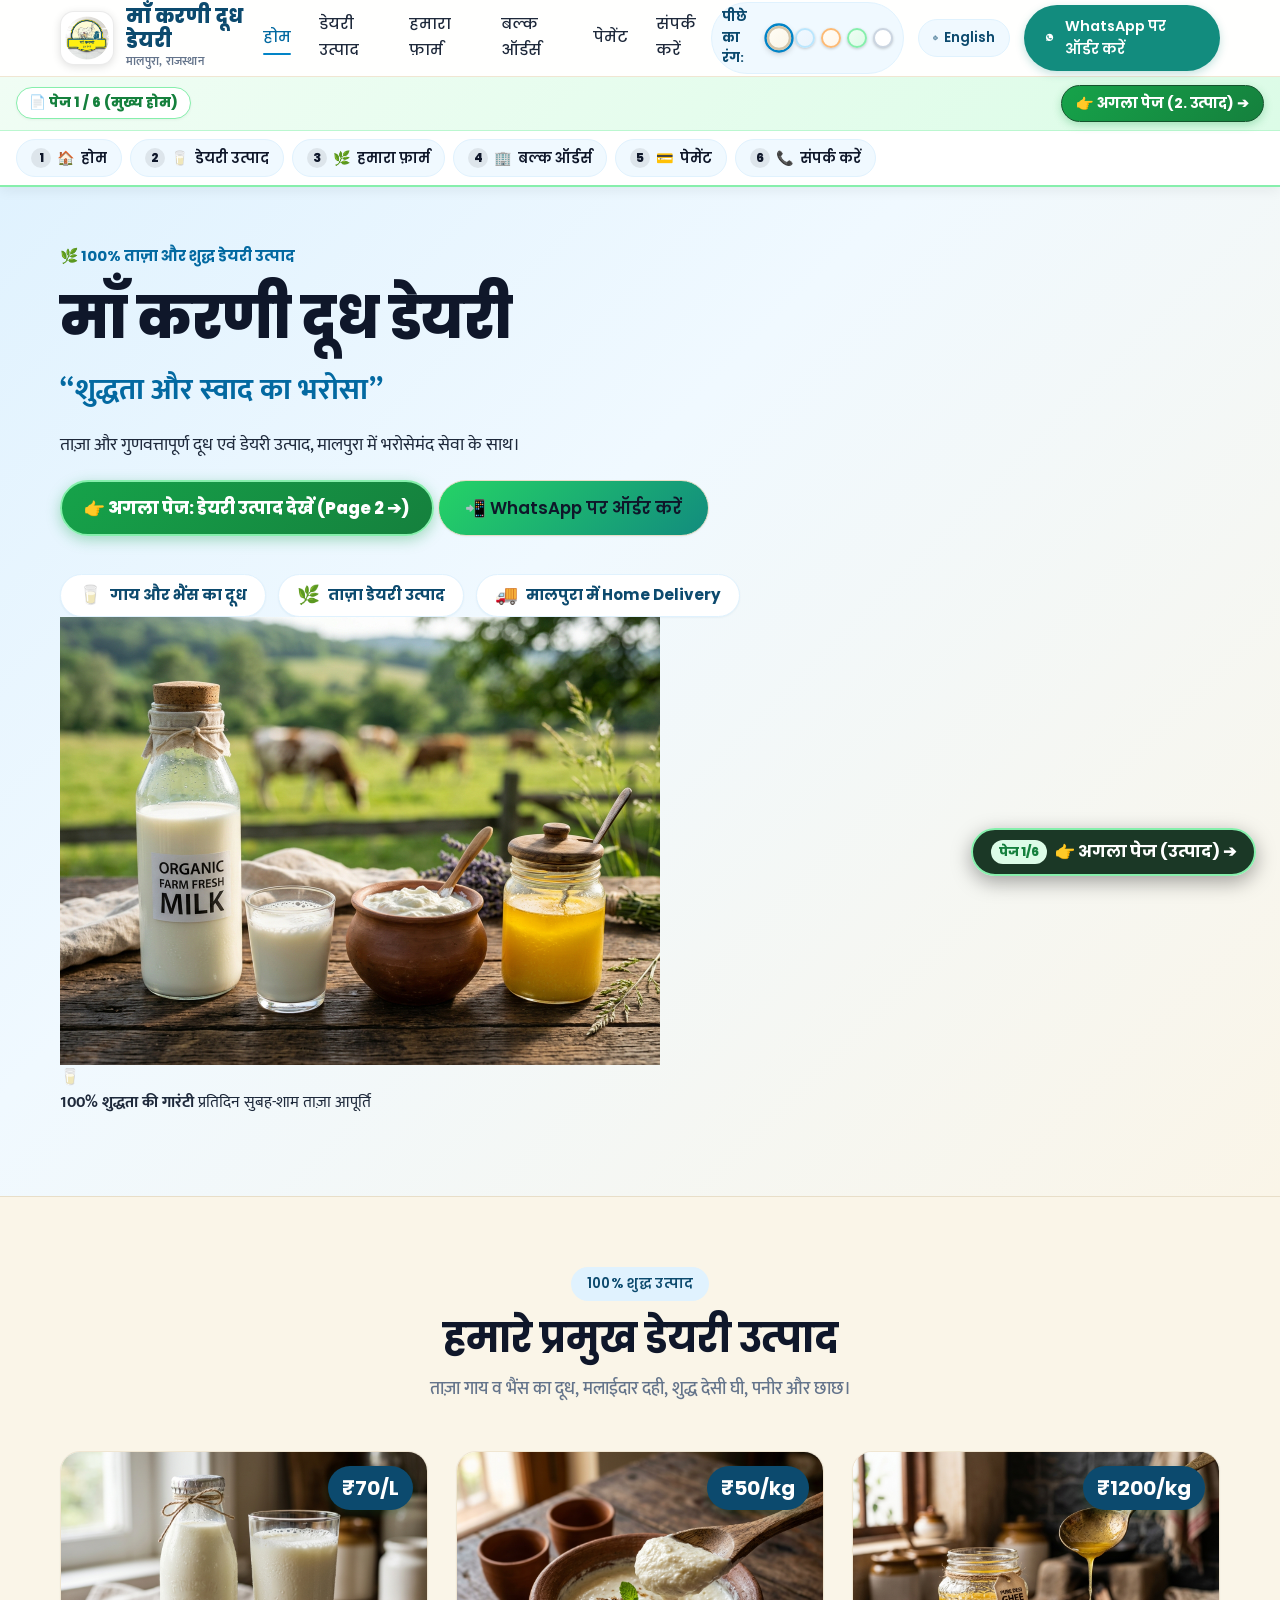
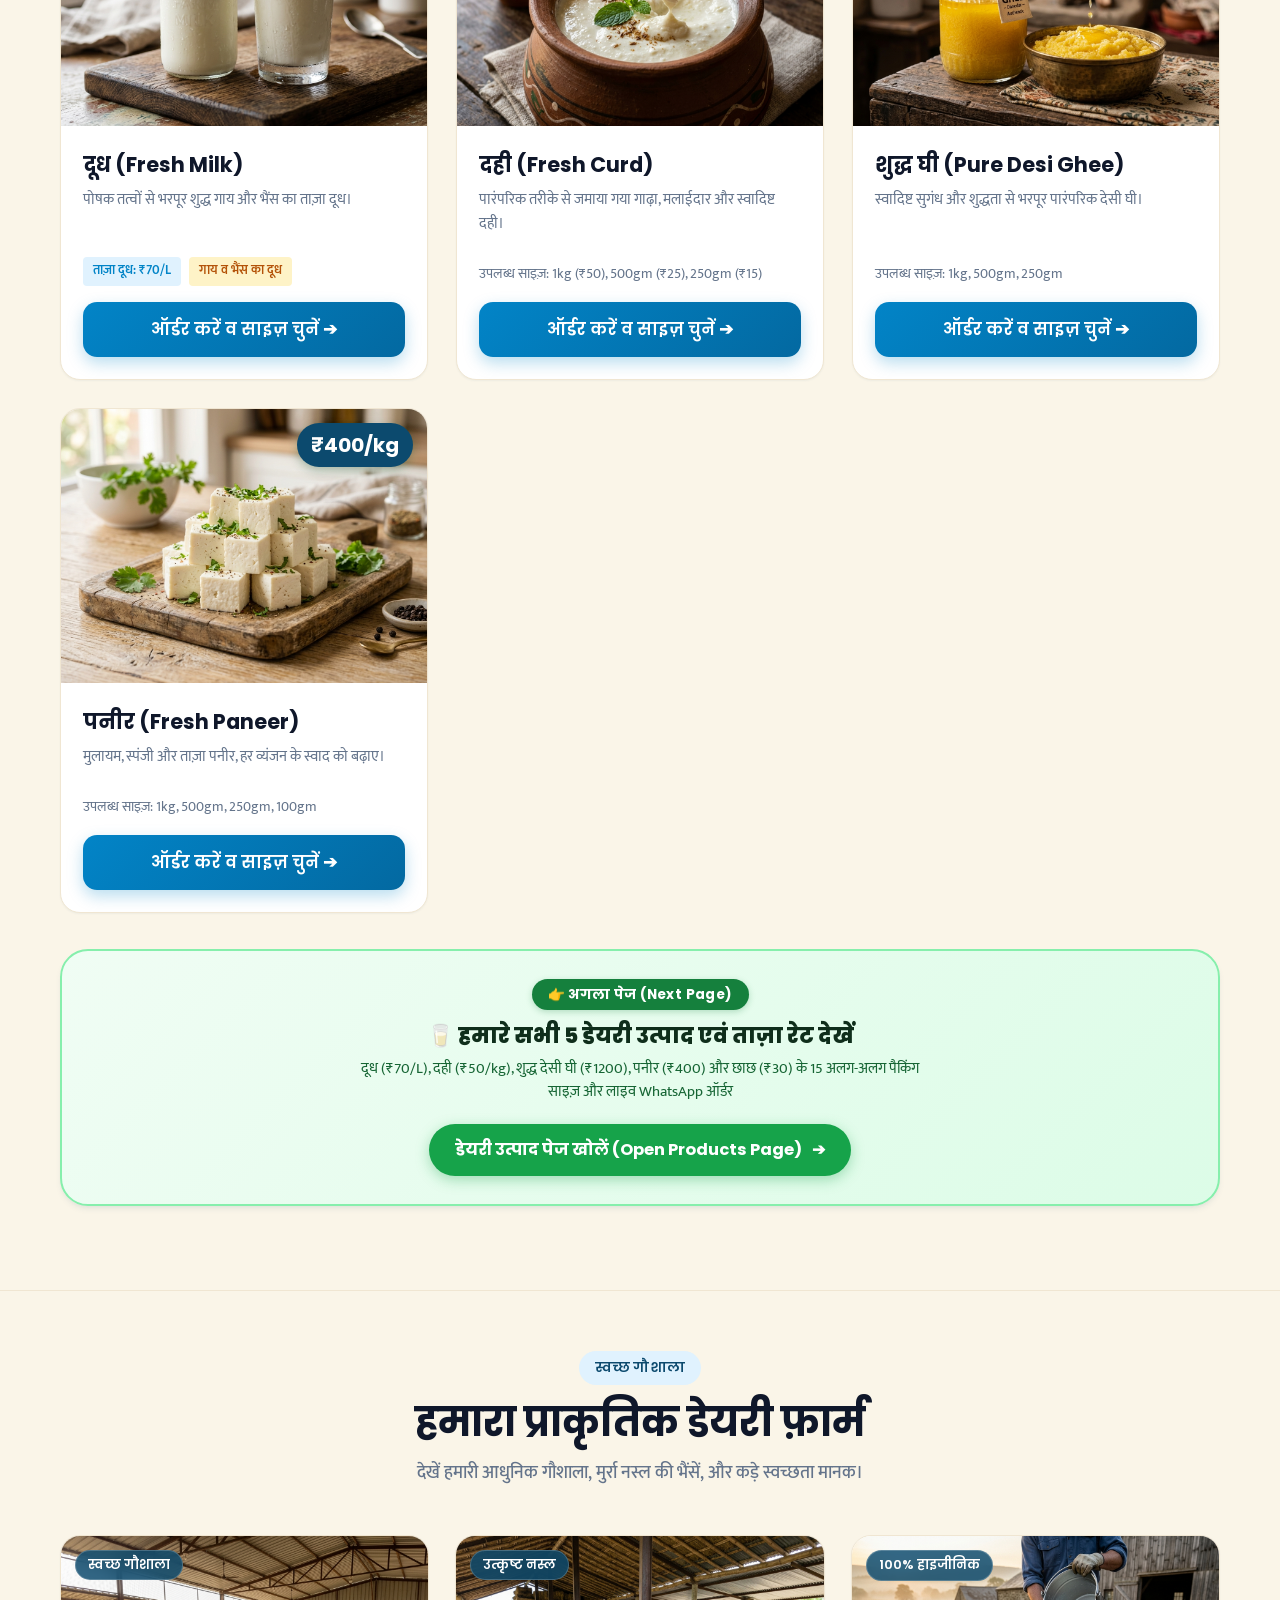
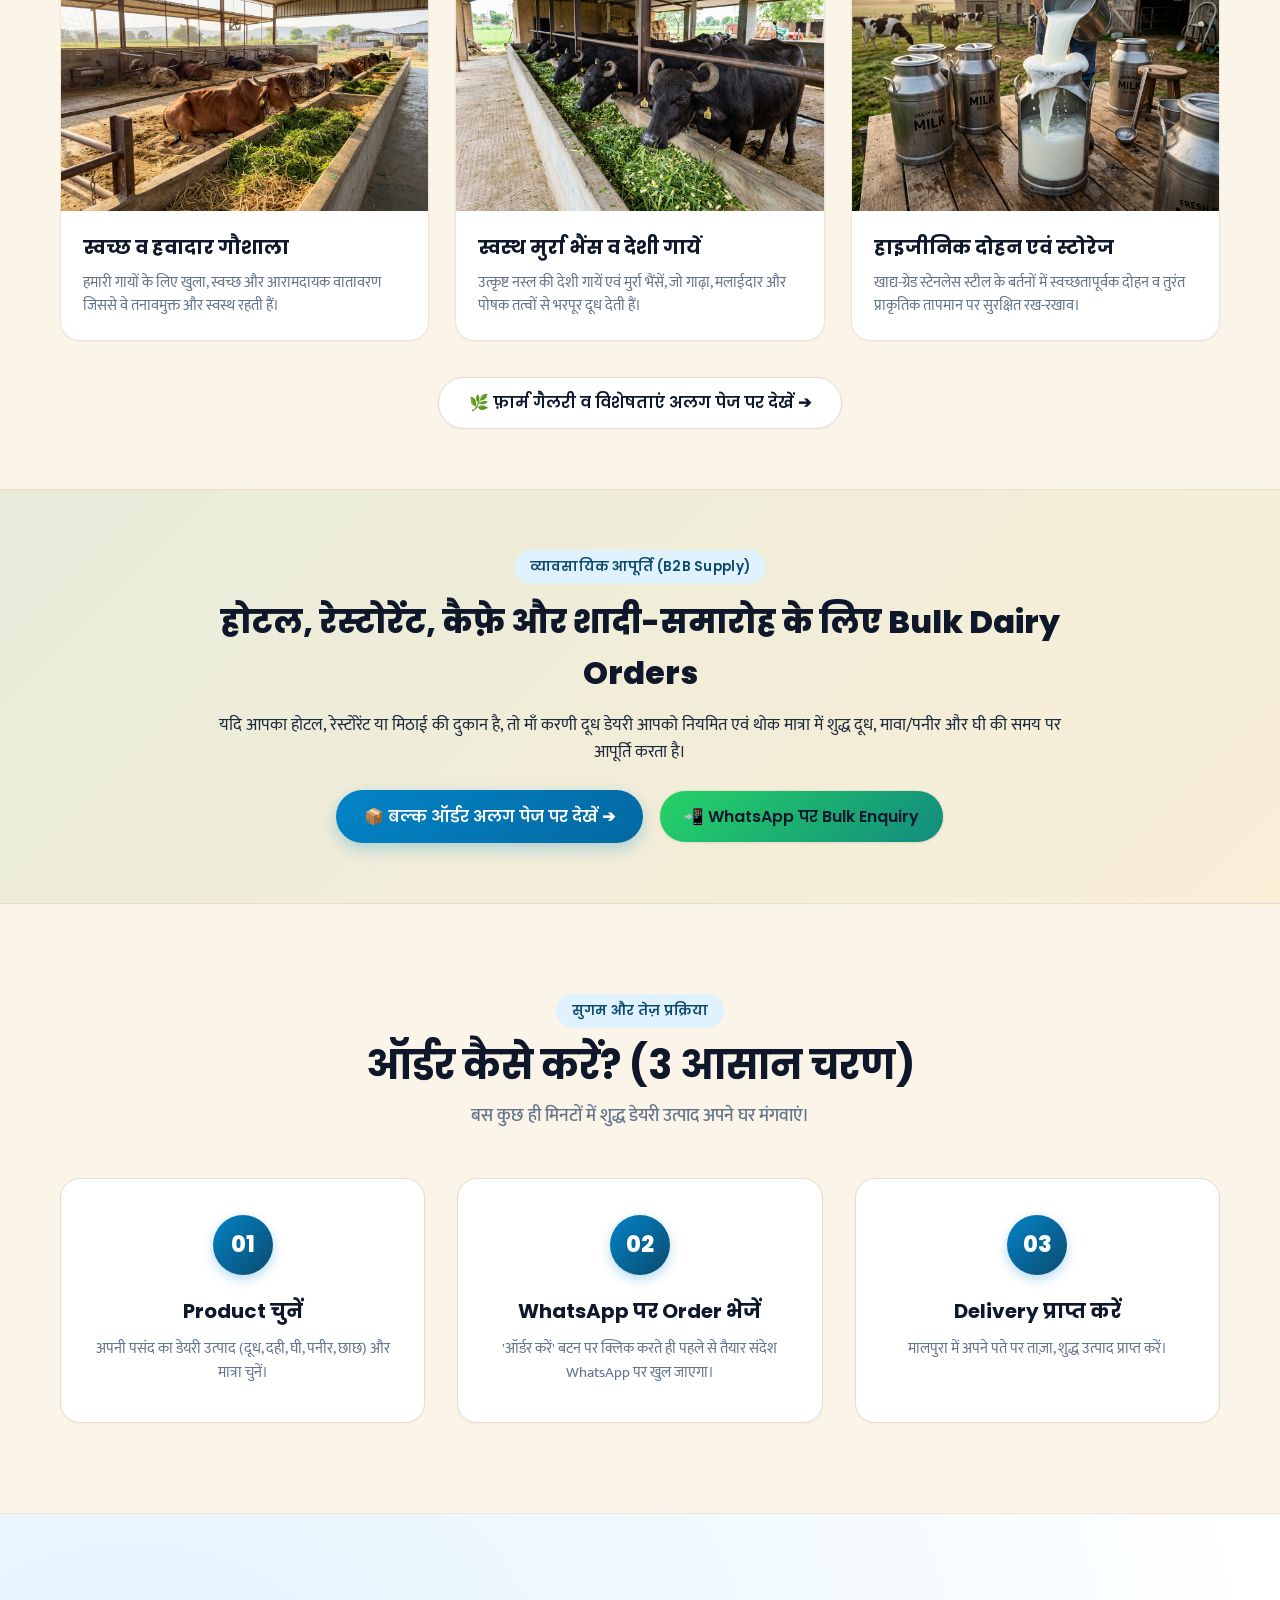
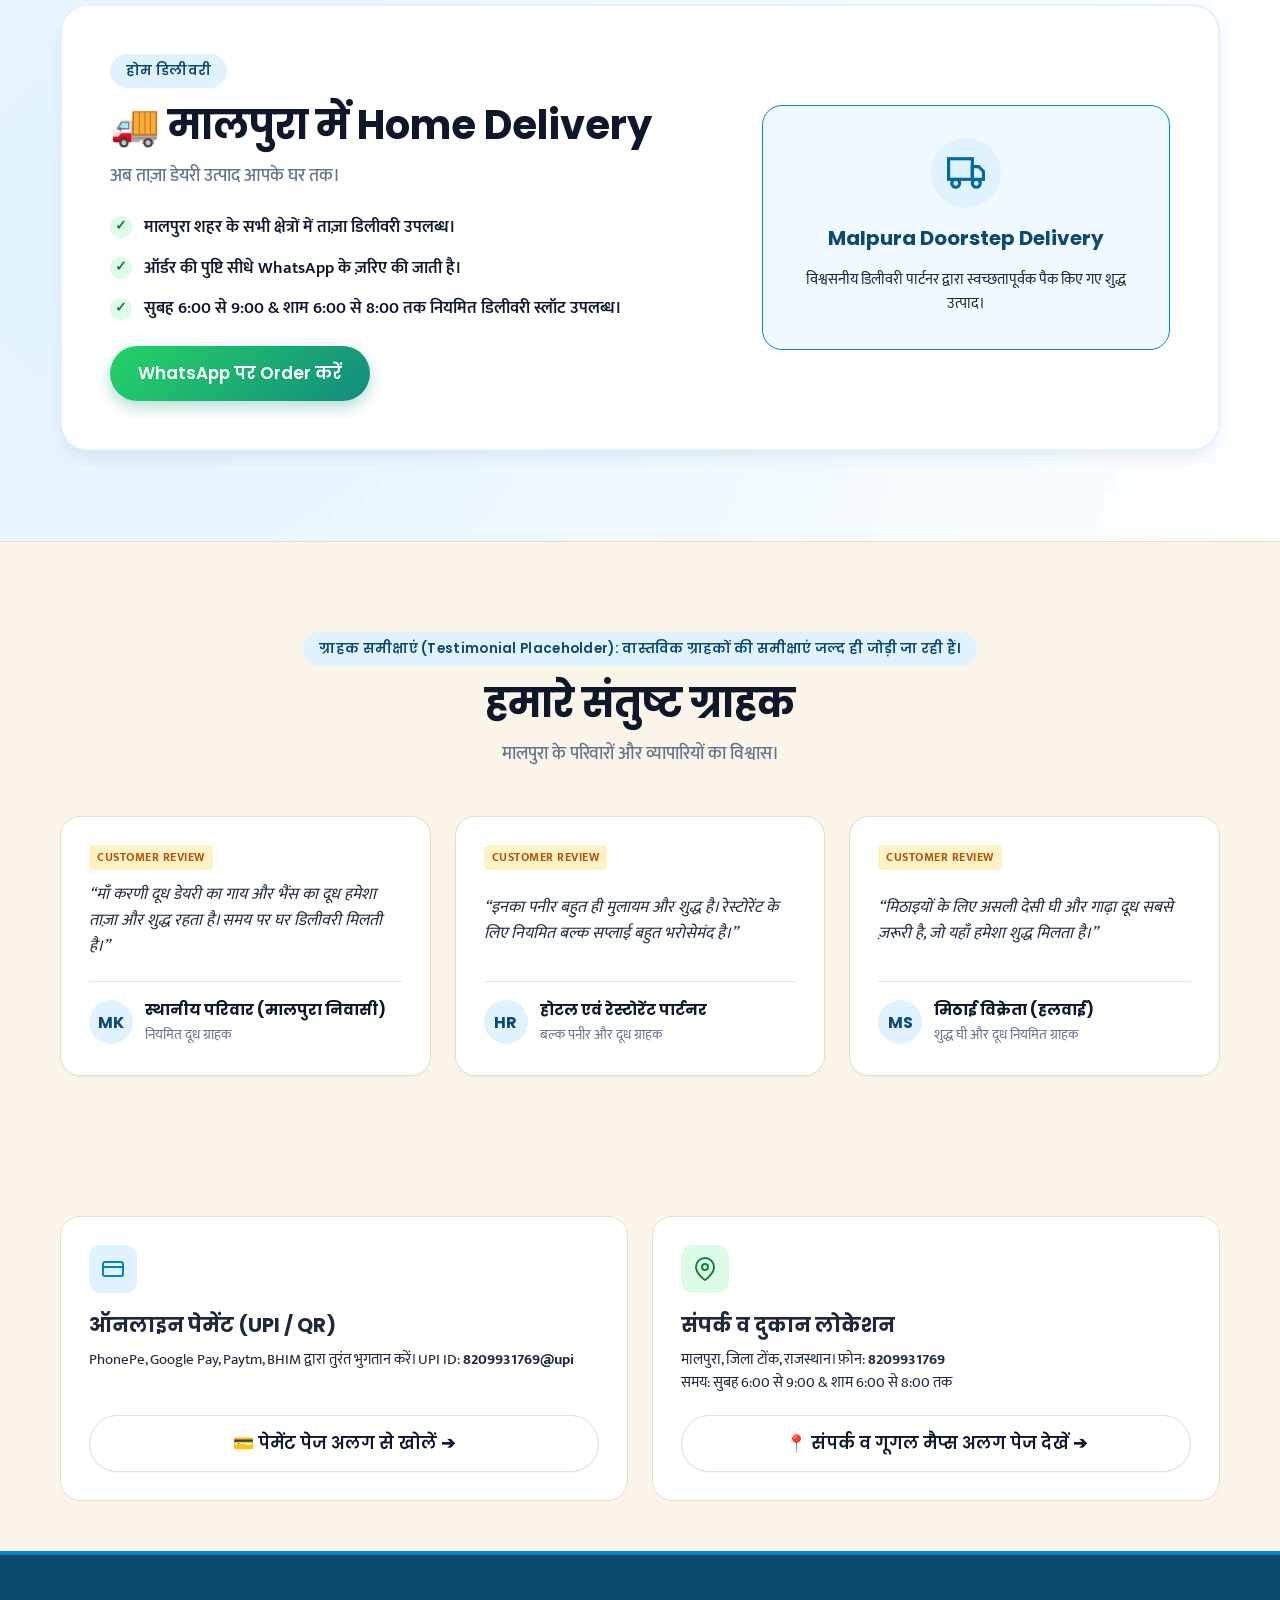
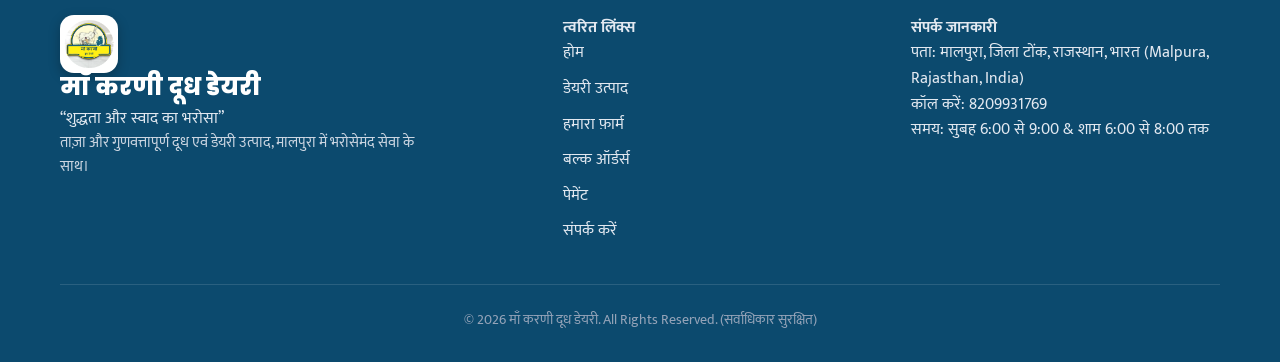
==== commit c304c96d: "Add unmissable next-page controls: floating button on every page, top pagination row with prev/next " ====
--- a/index.html
+++ b/index.html
@@ -29,7 +29,7 @@
   <link href="https://fonts.googleapis.com/css2?family=Mukta:wght@400;500;600;700&family=Poppins:wght@400;500;600;700;800&display=swap" rel="stylesheet">
 
   <!-- Stylesheet -->
-  <link rel="stylesheet" href="css/style.css">
+  <link rel="stylesheet" href="css/style.css?v=3">
 
   <!-- Schema.org Structured Data: LocalBusiness / DairyStore -->
   <script type="application/ld+json">
@@ -170,13 +170,19 @@
 
   <!-- Quick Page Access Navigation Strip -->
   <nav class="page-nav-strip" aria-label="वेबसाइट पेज चुनें">
-    <div class="page-nav-track">
-      <a href="index.html" class="page-nav-pill active"><span class="nav-pill-icon">🏠</span> <span data-i18n="nav_home">होम</span></a>
-      <a href="products.html" class="page-nav-pill"><span class="nav-pill-icon">🥛</span> <span data-i18n="nav_products">डेयरी उत्पाद</span></a>
-      <a href="farm.html" class="page-nav-pill"><span class="nav-pill-icon">🌿</span> <span data-i18n="nav_farm">हमारा फ़ार्म</span></a>
-      <a href="bulk.html" class="page-nav-pill"><span class="nav-pill-icon">🏢</span> <span data-i18n="nav_bulk">बल्क ऑर्डर्स</span></a>
-      <a href="payment.html" class="page-nav-pill"><span class="nav-pill-icon">💳</span> <span data-i18n="nav_payment">पेमेंट</span></a>
-      <a href="contact.html" class="page-nav-pill"><span class="nav-pill-icon">📞</span> <span data-i18n="nav_contact">संपर्क व लोकेशन</span></a>
+    <div class="page-nav-header-row">
+      <span class="page-indicator-badge">📄 पेज 1 / 6 (मुख्य होम)</span>
+      <a href="products.html?v=3" class="top-nav-btn-next">👉 अगला पेज (2. उत्पाद) ➔</a>
+    </div>
+    <div class="page-nav-scroll-wrap">
+      <div class="page-nav-track">
+        <a href="index.html?v=3" class="page-nav-pill active"><span class="nav-pill-num">1</span> <span class="nav-pill-icon">🏠</span> <span data-i18n="nav_home">होम</span></a>
+        <a href="products.html?v=3" class="page-nav-pill"><span class="nav-pill-num">2</span> <span class="nav-pill-icon">🥛</span> <span data-i18n="nav_products">डेयरी उत्पाद</span></a>
+        <a href="farm.html?v=3" class="page-nav-pill"><span class="nav-pill-num">3</span> <span class="nav-pill-icon">🌿</span> <span data-i18n="nav_farm">हमारा फ़ार्म</span></a>
+        <a href="bulk.html?v=3" class="page-nav-pill"><span class="nav-pill-num">4</span> <span class="nav-pill-icon">🏢</span> <span data-i18n="nav_bulk">बल्क ऑर्डर्स</span></a>
+        <a href="payment.html?v=3" class="page-nav-pill"><span class="nav-pill-num">5</span> <span class="nav-pill-icon">💳</span> <span data-i18n="nav_payment">पेमेंट</span></a>
+        <a href="contact.html?v=3" class="page-nav-pill"><span class="nav-pill-num">6</span> <span class="nav-pill-icon">📞</span> <span data-i18n="nav_contact">संपर्क व लोकेशन</span></a>
+      </div>
     </div>
   </nav>
 
@@ -198,14 +204,14 @@
 
           <!-- Primary Hero Actions -->
           <div class="hero-actions">
-            <a href="#" class="btn-primary btn-whatsapp whatsapp-general-link" data-i18n="hero_cta_primary">
+            <a href="products.html?v=3" class="btn-primary btn-hero-next" data-i18n="hero_cta_next_page">
+              👉 अगला पेज: डेयरी उत्पाद देखें (Page 2 ➔)
+            </a>
+            <a href="#" class="btn-secondary btn-whatsapp whatsapp-general-link" data-i18n="hero_cta_primary">
               <svg width="20" height="20" viewBox="0 0 24 24" fill="currentColor" aria-hidden="true">
                 <path d="M12.031 6.172c-3.181 0-5.767 2.586-5.768 5.766-.001 1.298.38 2.27 1.019 3.287l-.582 2.128 2.182-.573c.978.58 1.911.928 3.145.929 3.178 0 5.767-2.587 5.768-5.766.001-3.187-2.575-5.771-5.764-5.771zm3.392 8.244c-.144.405-.837.774-1.17.824-.312.045-.694.072-2.115-.515-1.782-.736-2.924-2.548-3.013-2.667-.088-.119-.724-.963-.724-1.836 0-.872.458-1.303.621-1.48.163-.178.356-.222.474-.222.119 0 .237.002.34.007.108.005.253-.041.396.302.147.356.505 1.233.549 1.322.045.089.074.193.015.312-.059.119-.089.193-.178.297-.089.104-.187.233-.267.312-.089.089-.182.186-.078.365.104.178.461.761 1.006 1.246.702.626 1.292.82 1.47.894.178.074.282.059.386-.059.104-.119.445-.519.564-.697.119-.178.237-.149.396-.089.159.059 1.009.475 1.182.562.173.087.288.131.331.205.044.074.044.43-.1 1.007z"/>
               </svg>
               <span>📲 WhatsApp पर ऑर्डर करें</span>
-            </a>
-            <a href="products.html" class="btn-secondary" data-i18n="hero_cta_secondary">
-              🥛 Products देखें (अलग पेज) ➔
             </a>
           </div>
 
@@ -706,12 +712,18 @@
     </a>
   </nav>
 
+  <!-- Floating Persistent Next Page Button -->
+  <div class="floating-page-nav" id="floatingPageNav">
+    <span class="float-page-tag">पेज 1/6</span>
+    <a href="products.html?v=3">👉 अगला पेज (उत्पाद) ➔</a>
+  </div>
+
   <!-- Live Toast Notification Element -->
   <div class="toast-notice" id="toastNotice" role="status" aria-live="polite"></div>
 
   <!-- JavaScript Modules -->
-  <script src="js/config.js"></script>
-  <script src="js/translations.js"></script>
-  <script src="js/app.js"></script>
+  <script src="js/config.js?v=3"></script>
+  <script src="js/translations.js?v=3"></script>
+  <script src="js/app.js?v=3"></script>
 </body>
 </html>
--- a/css/style.css
+++ b/css/style.css
@@ -2109,17 +2109,93 @@
    ========================================================================== */
 .page-nav-strip {
   background: #ffffff;
-  border-bottom: 1.5px solid var(--color-border);
+  border-bottom: 2px solid #86EFAC;
   position: sticky;
   top: 76px;
   z-index: 990;
-  box-shadow: 0 2px 8px rgba(0, 0, 0, 0.05);
+  box-shadow: 0 4px 12px rgba(0, 0, 0, 0.06);
+}
+
+/* Dedicated Pagination Row (Previous | Page X/6 | Next Page) */
+.page-nav-header-row {
+  display: flex;
+  align-items: center;
+  justify-content: space-between;
+  padding: 8px 16px;
+  background: linear-gradient(135deg, #F0FDF4 0%, #DCFCE7 100%);
+  border-bottom: 1px solid #BBF7D0;
+  gap: 8px;
+}
+
+.page-indicator-badge {
+  display: inline-flex;
+  align-items: center;
+  gap: 4px;
+  background: #ffffff;
+  color: #15803D;
+  font-family: var(--font-heading);
+  font-size: 0.85rem;
+  font-weight: 800;
+  padding: 4px 12px;
+  border-radius: var(--radius-full);
+  border: 1.5px solid #86EFAC;
+  box-shadow: 0 1px 3px rgba(0, 0, 0, 0.05);
+}
+
+.top-nav-btn-prev,
+.top-nav-btn-next {
+  display: inline-flex;
+  align-items: center;
+  gap: 6px;
+  font-family: var(--font-heading);
+  font-size: 0.88rem;
+  font-weight: 700;
+  padding: 6px 14px;
+  border-radius: var(--radius-full);
+  text-decoration: none;
+  transition: all var(--transition-fast);
+  white-space: nowrap;
+}
+
+.top-nav-btn-prev {
+  background: #ffffff;
+  color: #374151;
+  border: 1.5px solid #D1D5DB;
+}
+
+.top-nav-btn-prev:hover {
+  background: #F3F4F6;
+  border-color: #9CA3AF;
+  color: #111827;
+}
+
+.top-nav-btn-next {
+  background: linear-gradient(135deg, #16A34A 0%, #15803D 100%);
+  color: #ffffff !important;
+  border: 1.5px solid #14532D;
+  box-shadow: 0 3px 8px rgba(22, 163, 74, 0.3);
+  animation: pulse-green-subtle 2.2s infinite;
+}
+
+.top-nav-btn-next:hover {
+  background: #15803D;
+  transform: translateY(-1px);
+  box-shadow: 0 5px 12px rgba(22, 163, 74, 0.45);
+}
+
+@keyframes pulse-green-subtle {
+  0% { box-shadow: 0 0 0 0 rgba(22, 163, 74, 0.5); }
+  70% { box-shadow: 0 0 0 8px rgba(22, 163, 74, 0); }
+  100% { box-shadow: 0 0 0 0 rgba(22, 163, 74, 0); }
+}
+
+.page-nav-scroll-wrap {
   overflow-x: auto;
   -webkit-overflow-scrolling: touch;
   scrollbar-width: none;
 }
 
-.page-nav-strip::-webkit-scrollbar {
+.page-nav-scroll-wrap::-webkit-scrollbar {
   display: none;
 }
 
@@ -2136,7 +2212,7 @@
   display: inline-flex;
   align-items: center;
   gap: 6px;
-  padding: 7px 15px;
+  padding: 7px 14px;
   background: var(--color-primary-bg);
   border: 1.5px solid var(--color-primary-tint);
   border-radius: var(--radius-full);
@@ -2147,6 +2223,19 @@
   white-space: nowrap;
   text-decoration: none;
   transition: all var(--transition-fast);
+}
+
+.nav-pill-num {
+  display: inline-flex;
+  align-items: center;
+  justify-content: center;
+  width: 20px;
+  height: 20px;
+  border-radius: 50%;
+  background: rgba(0, 0, 0, 0.08);
+  font-size: 0.76rem;
+  font-weight: 800;
+  color: inherit;
 }
 
 .page-nav-pill:hover,
@@ -2159,6 +2248,88 @@
 
 .page-nav-pill.active {
   font-weight: 700;
+}
+
+.page-nav-pill.active .nav-pill-num {
+  background: #ffffff;
+  color: #15803D;
+}
+
+/* Hero Next Page Big CTA Button */
+.btn-hero-next {
+  background: linear-gradient(135deg, #16A34A 0%, #15803D 100%) !important;
+  color: #ffffff !important;
+  font-weight: 800 !important;
+  font-size: 1.05rem !important;
+  padding: 13px 22px !important;
+  box-shadow: 0 4px 14px rgba(22, 163, 74, 0.35) !important;
+  border: 2px solid #86EFAC !important;
+  display: inline-flex !important;
+  align-items: center !important;
+  gap: 8px !important;
+  border-radius: var(--radius-full) !important;
+  text-decoration: none !important;
+}
+
+.btn-hero-next:hover {
+  background: #15803D !important;
+  transform: translateY(-2px);
+  box-shadow: 0 6px 20px rgba(22, 163, 74, 0.45) !important;
+}
+
+/* Floating Persistent Next Page Button */
+.floating-page-nav {
+  position: fixed;
+  bottom: 74px;
+  right: 14px;
+  z-index: 1001;
+  display: flex;
+  align-items: center;
+  gap: 8px;
+  background: rgba(15, 46, 27, 0.95);
+  backdrop-filter: blur(10px);
+  -webkit-backdrop-filter: blur(10px);
+  padding: 7px 14px 7px 12px;
+  border-radius: var(--radius-full);
+  box-shadow: 0 6px 20px rgba(0, 0, 0, 0.35);
+  border: 2px solid #86EFAC;
+  animation: float-slide-up 0.4s ease-out;
+}
+
+.floating-page-nav .float-page-tag {
+  background: #DCFCE7;
+  color: #15803D;
+  font-family: var(--font-heading);
+  font-size: 0.78rem;
+  font-weight: 800;
+  padding: 2px 8px;
+  border-radius: var(--radius-full);
+}
+
+.floating-page-nav a {
+  color: #ffffff !important;
+  font-family: var(--font-heading);
+  font-size: 0.94rem;
+  font-weight: 700;
+  display: inline-flex;
+  align-items: center;
+  gap: 6px;
+  text-decoration: none;
+}
+
+.floating-page-nav a:hover {
+  color: #86EFAC !important;
+}
+
+@media (min-width: 769px) {
+  .floating-page-nav {
+    bottom: 24px;
+    right: 24px;
+    padding: 9px 18px;
+  }
+  .floating-page-nav a {
+    font-size: 1.02rem;
+  }
 }
 
 /* ==========================================================================
@@ -2541,6 +2712,26 @@
     gap: 6px;
   }
 
+  .page-nav-strip {
+    top: 60px !important;
+  }
+
+  .page-nav-header-row {
+    padding: 6px 10px;
+  }
+
+  .top-nav-btn-prev,
+  .top-nav-btn-next {
+    padding: 5px 10px;
+    font-size: 0.8rem;
+    gap: 4px;
+  }
+
+  .page-indicator-badge {
+    padding: 3px 8px;
+    font-size: 0.76rem;
+  }
+
   .brand-logo {
     min-width: 0;
     max-width: calc(100% - 145px);
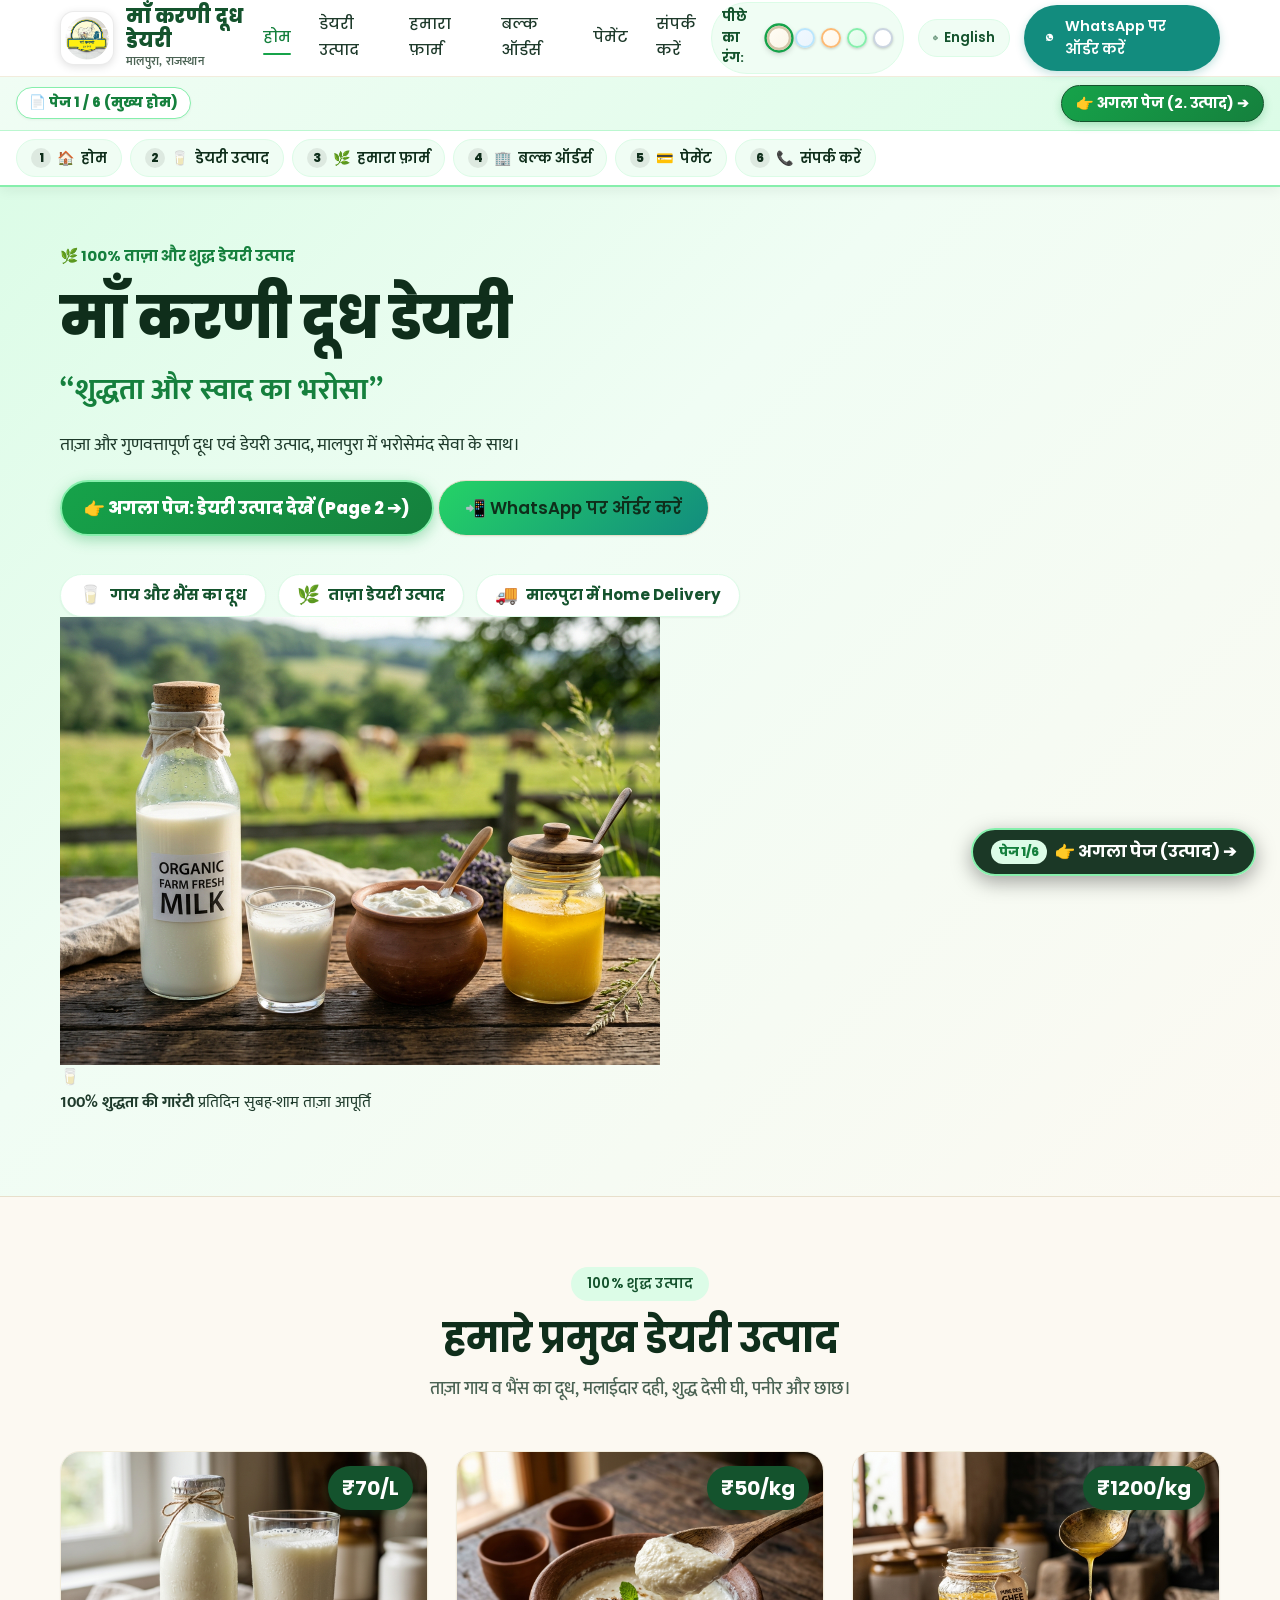
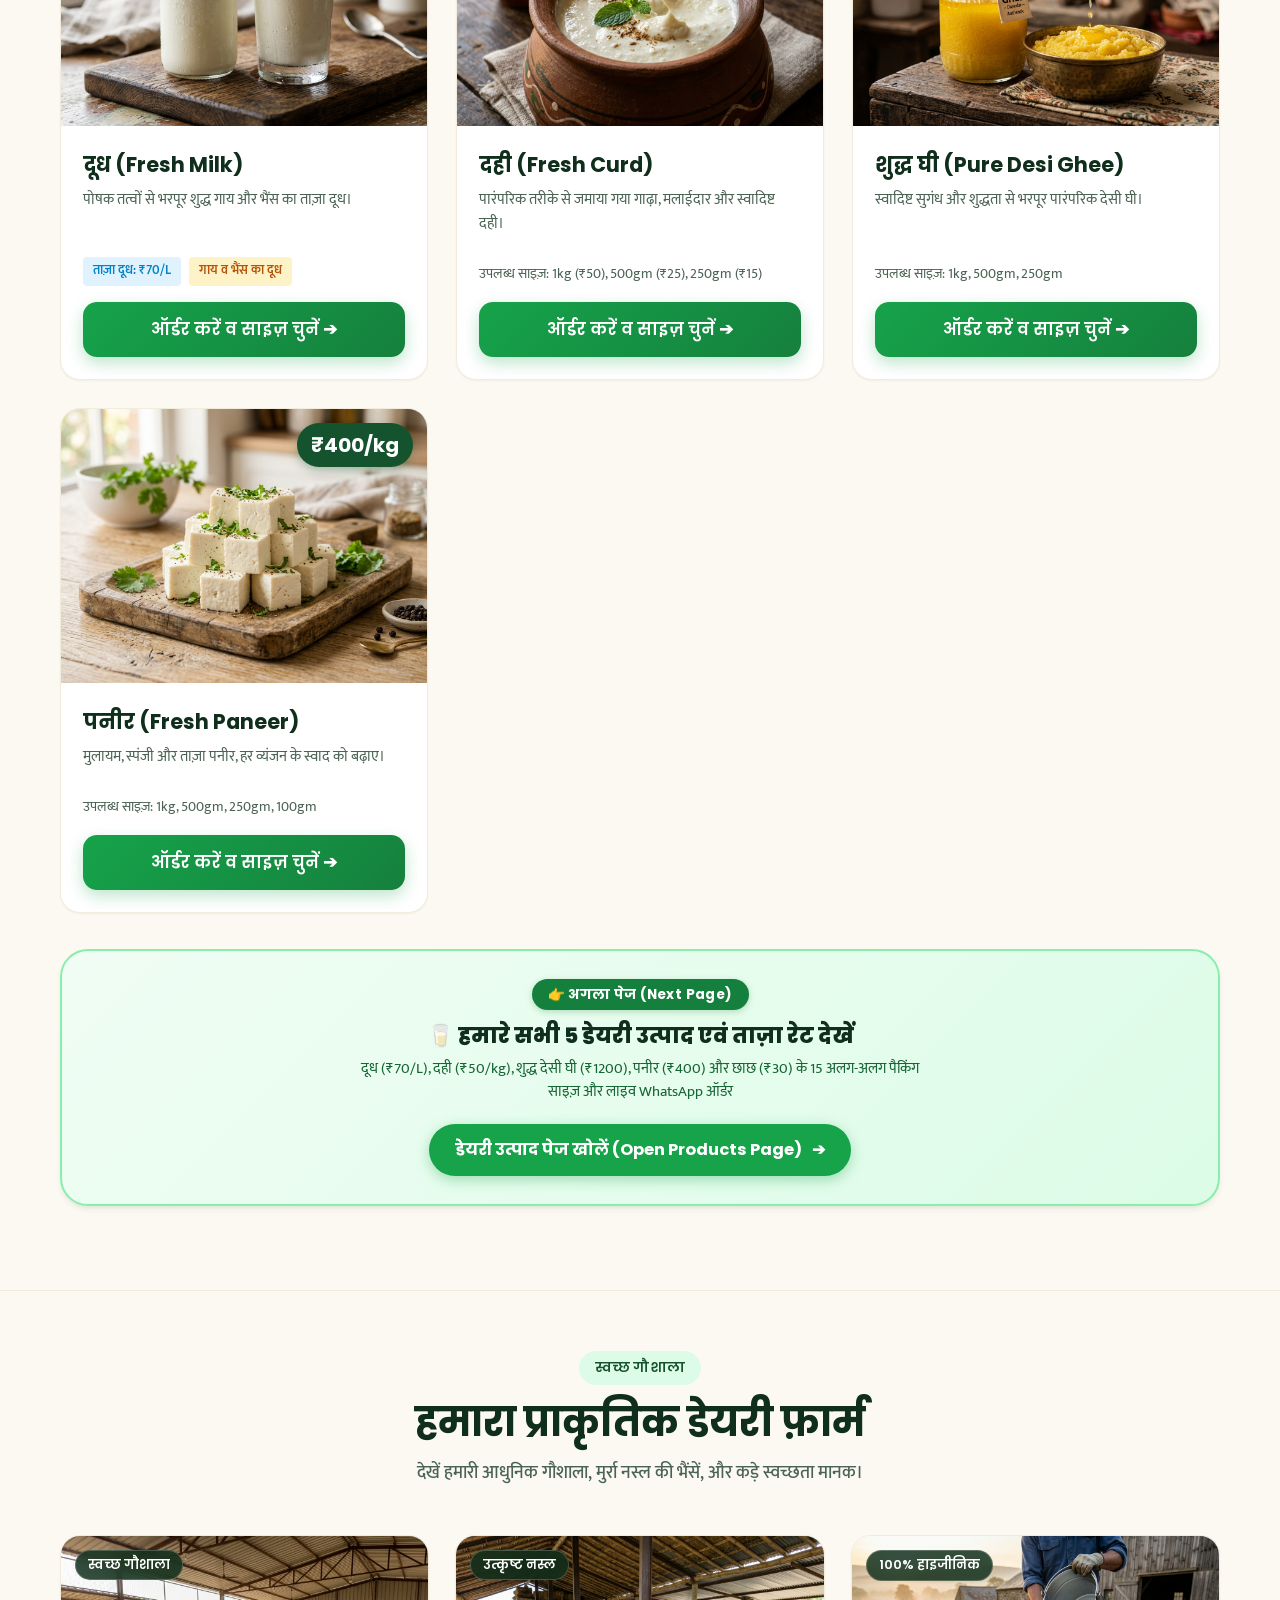
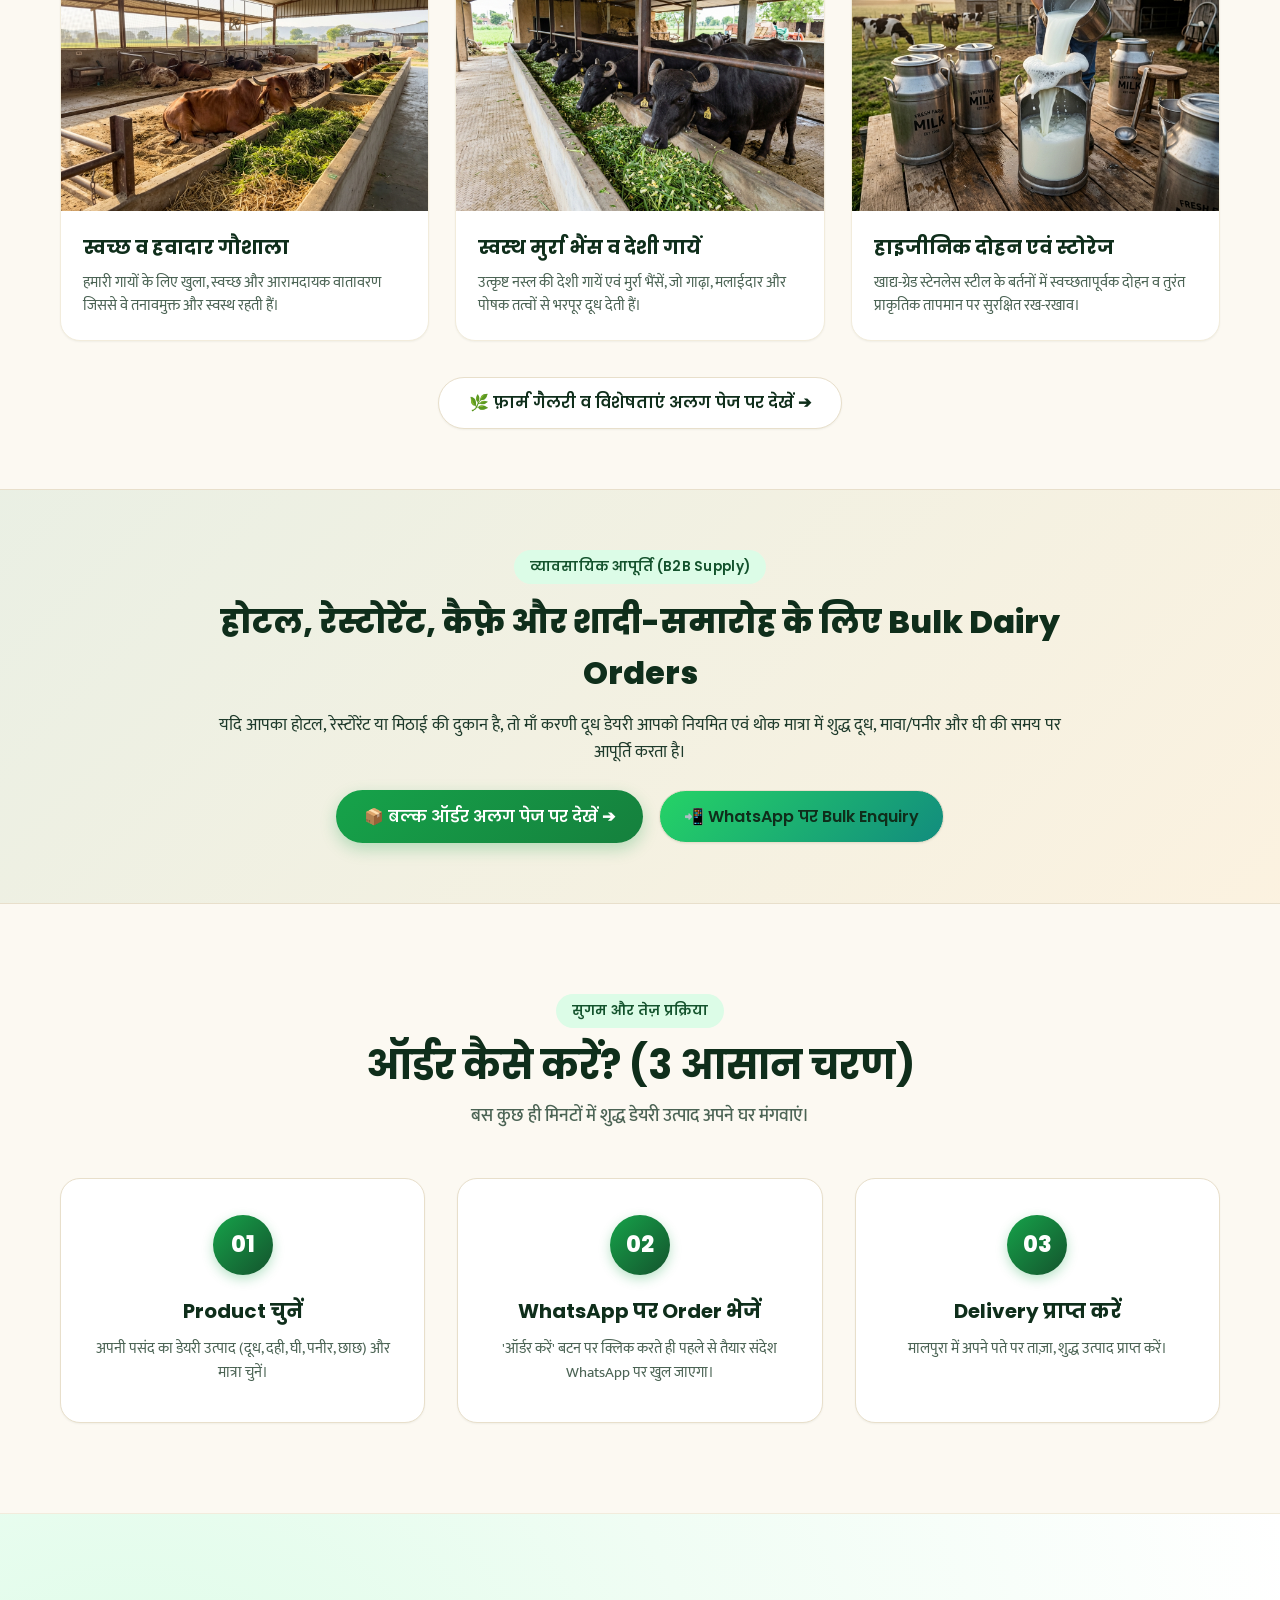
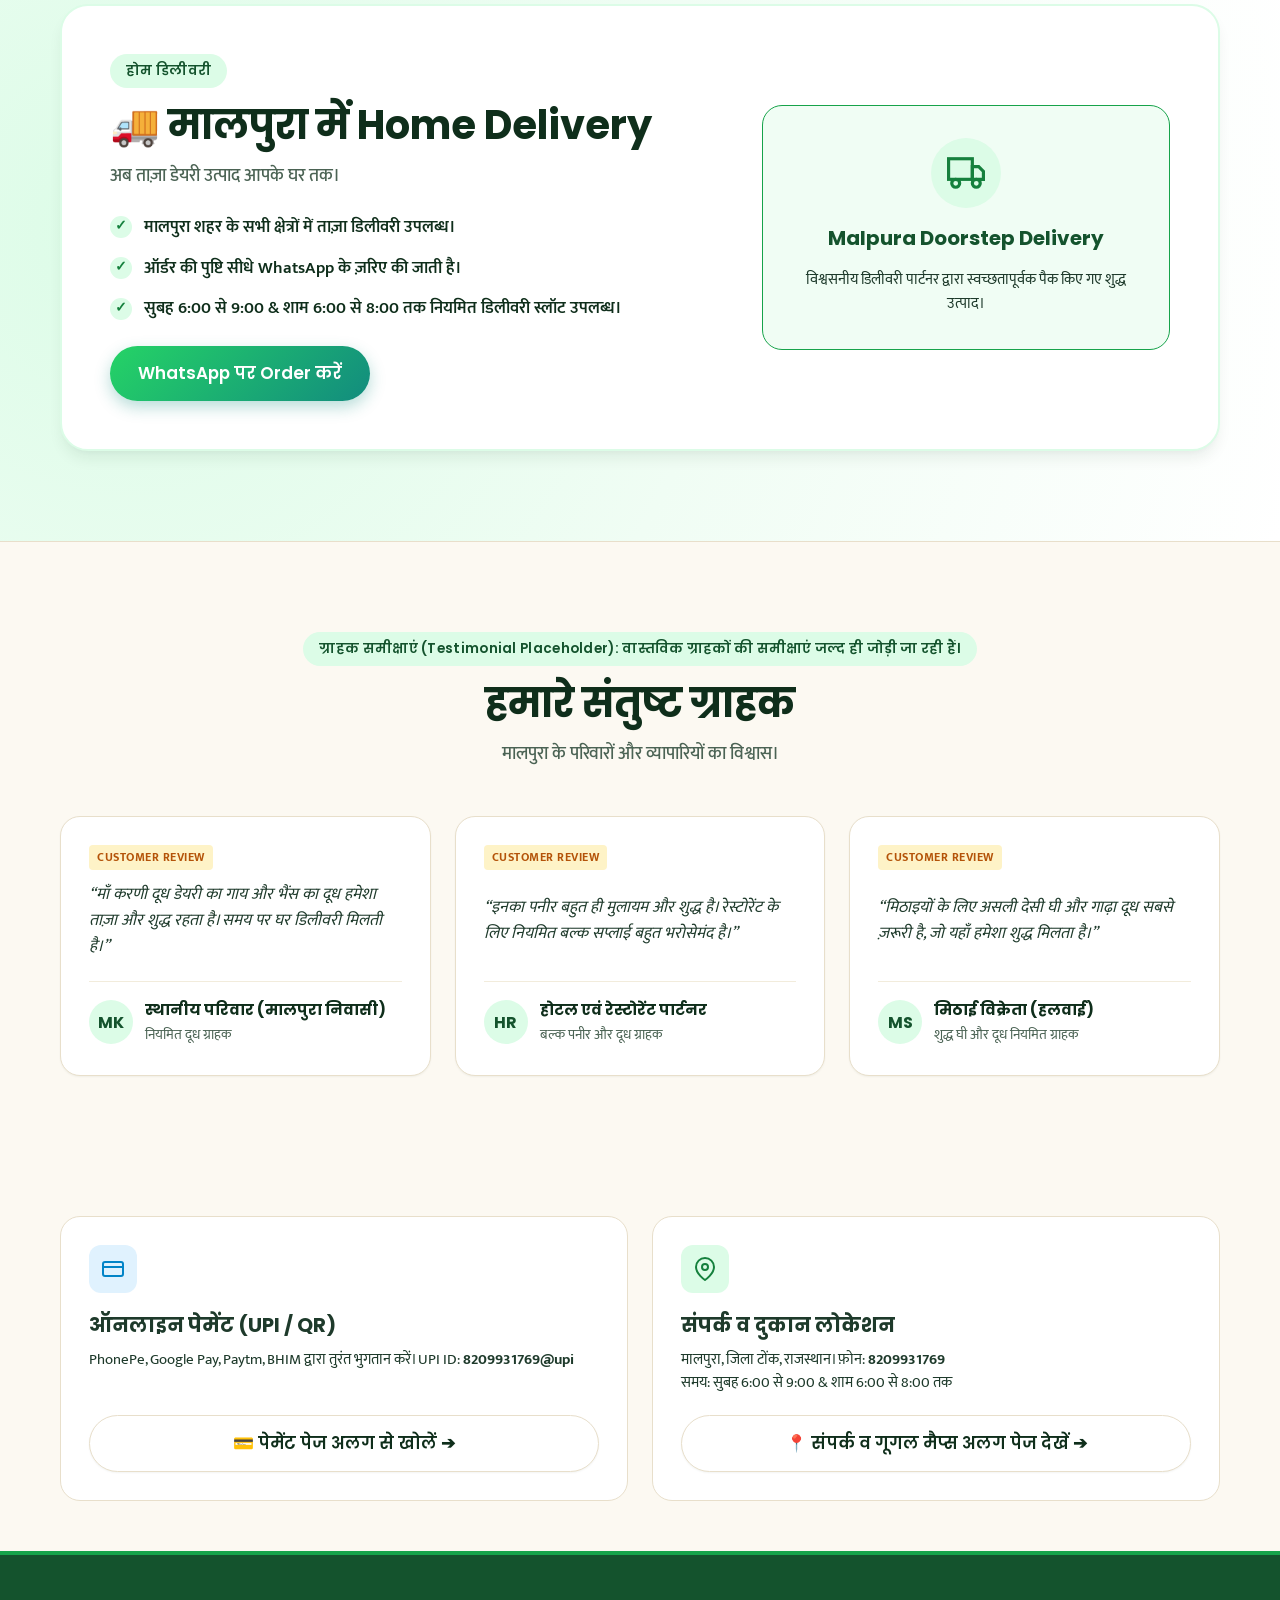
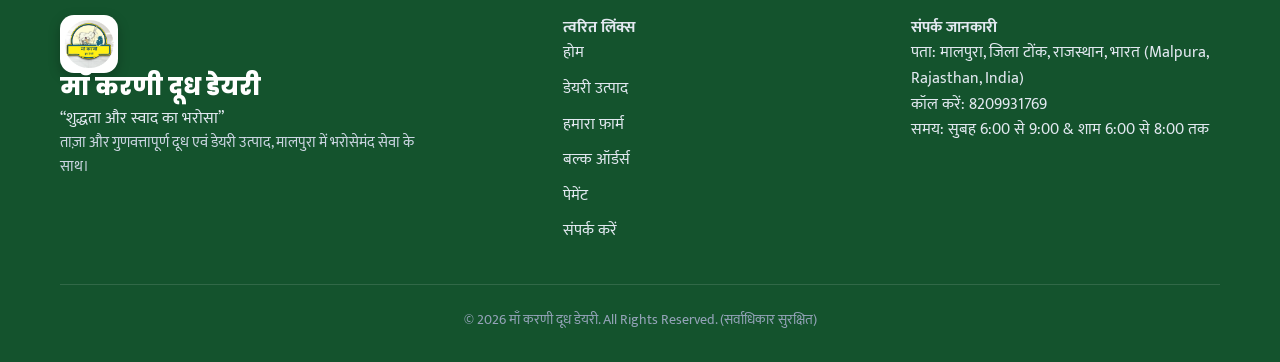
==== commit d2377643: "Update default brand theme to Fresh Farm Green and Warm Milk Cream with v=4 cache busting" ====
--- a/index.html
+++ b/index.html
@@ -1,5 +1,5 @@
 <!DOCTYPE html>
-<html lang="hi">
+<html lang="hi" data-theme="green" data-bg="cream">
 <head>
   <meta charset="UTF-8">
   <meta name="viewport" content="width=device-width, initial-scale=1.0">
@@ -29,7 +29,7 @@
   <link href="https://fonts.googleapis.com/css2?family=Mukta:wght@400;500;600;700&family=Poppins:wght@400;500;600;700;800&display=swap" rel="stylesheet">
 
   <!-- Stylesheet -->
-  <link rel="stylesheet" href="css/style.css?v=3">
+  <link rel="stylesheet" href="css/style.css?v=4">
 
   <!-- Schema.org Structured Data: LocalBusiness / DairyStore -->
   <script type="application/ld+json">
@@ -172,16 +172,16 @@
   <nav class="page-nav-strip" aria-label="वेबसाइट पेज चुनें">
     <div class="page-nav-header-row">
       <span class="page-indicator-badge">📄 पेज 1 / 6 (मुख्य होम)</span>
-      <a href="products.html?v=3" class="top-nav-btn-next">👉 अगला पेज (2. उत्पाद) ➔</a>
+      <a href="products.html?v=4" class="top-nav-btn-next">👉 अगला पेज (2. उत्पाद) ➔</a>
     </div>
     <div class="page-nav-scroll-wrap">
       <div class="page-nav-track">
-        <a href="index.html?v=3" class="page-nav-pill active"><span class="nav-pill-num">1</span> <span class="nav-pill-icon">🏠</span> <span data-i18n="nav_home">होम</span></a>
-        <a href="products.html?v=3" class="page-nav-pill"><span class="nav-pill-num">2</span> <span class="nav-pill-icon">🥛</span> <span data-i18n="nav_products">डेयरी उत्पाद</span></a>
-        <a href="farm.html?v=3" class="page-nav-pill"><span class="nav-pill-num">3</span> <span class="nav-pill-icon">🌿</span> <span data-i18n="nav_farm">हमारा फ़ार्म</span></a>
-        <a href="bulk.html?v=3" class="page-nav-pill"><span class="nav-pill-num">4</span> <span class="nav-pill-icon">🏢</span> <span data-i18n="nav_bulk">बल्क ऑर्डर्स</span></a>
-        <a href="payment.html?v=3" class="page-nav-pill"><span class="nav-pill-num">5</span> <span class="nav-pill-icon">💳</span> <span data-i18n="nav_payment">पेमेंट</span></a>
-        <a href="contact.html?v=3" class="page-nav-pill"><span class="nav-pill-num">6</span> <span class="nav-pill-icon">📞</span> <span data-i18n="nav_contact">संपर्क व लोकेशन</span></a>
+        <a href="index.html?v=4" class="page-nav-pill active"><span class="nav-pill-num">1</span> <span class="nav-pill-icon">🏠</span> <span data-i18n="nav_home">होम</span></a>
+        <a href="products.html?v=4" class="page-nav-pill"><span class="nav-pill-num">2</span> <span class="nav-pill-icon">🥛</span> <span data-i18n="nav_products">डेयरी उत्पाद</span></a>
+        <a href="farm.html?v=4" class="page-nav-pill"><span class="nav-pill-num">3</span> <span class="nav-pill-icon">🌿</span> <span data-i18n="nav_farm">हमारा फ़ार्म</span></a>
+        <a href="bulk.html?v=4" class="page-nav-pill"><span class="nav-pill-num">4</span> <span class="nav-pill-icon">🏢</span> <span data-i18n="nav_bulk">बल्क ऑर्डर्स</span></a>
+        <a href="payment.html?v=4" class="page-nav-pill"><span class="nav-pill-num">5</span> <span class="nav-pill-icon">💳</span> <span data-i18n="nav_payment">पेमेंट</span></a>
+        <a href="contact.html?v=4" class="page-nav-pill"><span class="nav-pill-num">6</span> <span class="nav-pill-icon">📞</span> <span data-i18n="nav_contact">संपर्क व लोकेशन</span></a>
       </div>
     </div>
   </nav>
@@ -204,7 +204,7 @@
 
           <!-- Primary Hero Actions -->
           <div class="hero-actions">
-            <a href="products.html?v=3" class="btn-primary btn-hero-next" data-i18n="hero_cta_next_page">
+            <a href="products.html?v=4" class="btn-primary btn-hero-next" data-i18n="hero_cta_next_page">
               👉 अगला पेज: डेयरी उत्पाद देखें (Page 2 ➔)
             </a>
             <a href="#" class="btn-secondary btn-whatsapp whatsapp-general-link" data-i18n="hero_cta_primary">
@@ -715,15 +715,15 @@
   <!-- Floating Persistent Next Page Button -->
   <div class="floating-page-nav" id="floatingPageNav">
     <span class="float-page-tag">पेज 1/6</span>
-    <a href="products.html?v=3">👉 अगला पेज (उत्पाद) ➔</a>
+    <a href="products.html?v=4">👉 अगला पेज (उत्पाद) ➔</a>
   </div>
 
   <!-- Live Toast Notification Element -->
   <div class="toast-notice" id="toastNotice" role="status" aria-live="polite"></div>
 
   <!-- JavaScript Modules -->
-  <script src="js/config.js?v=3"></script>
-  <script src="js/translations.js?v=3"></script>
-  <script src="js/app.js?v=3"></script>
+  <script src="js/config.js?v=4"></script>
+  <script src="js/translations.js?v=4"></script>
+  <script src="js/app.js?v=4"></script>
 </body>
 </html>
--- a/css/style.css
+++ b/css/style.css
@@ -6,15 +6,15 @@
 
 /* --- Design Tokens & CSS Custom Properties --- */
 :root {
-  /* Default Brand Theme: Royal Dairy Blue (शाही डेयरी नीला - Matches Official Logo) */
-  --color-primary: #0284C7;
-  --color-primary-dark: #0369A1;
-  --color-primary-deep: #0C4A6E;
-  --color-primary-light: #38BDF8;
-  --color-primary-tint: #E0F2FE;
-  --color-primary-bg: #F0F9FF;
-  --primary-rgb: 2, 132, 199;
-  --shadow-rgb: 12, 74, 110;
+  /* Default Brand Theme: Fresh Farm Green & Warm Cream (ताज़ा फ़ार्म ग्रीन व मलाईदार क्रीम) */
+  --color-primary: #16A34A;
+  --color-primary-dark: #15803D;
+  --color-primary-deep: #14532D;
+  --color-primary-light: #22C55E;
+  --color-primary-tint: #DCFCE7;
+  --color-primary-bg: #F0FDF4;
+  --primary-rgb: 22, 163, 74;
+  --shadow-rgb: 20, 83, 45;
 
   /* Supporting Cream, Amber & Ghee Gold Tones */
   --color-cream: #FDFBF7;
@@ -24,14 +24,14 @@
   --color-gold: #F59E0B;
 
   /* Background & Surface Palette (Default: Warm Fresh Milk Cream / Desi Malai) */
-  --color-bg: #FAF5E8;
-  --color-bg-alt: #F3ECE0;
+  --color-bg: #FCF9F2;
+  --color-bg-alt: #F6EFE0;
   --color-surface: #FFFFFF;
-  --color-text-main: #0F172A;
-  --color-text-body: #1E293B;
-  --color-text-muted: #64748B;
-  --color-border: #E8DEC8;
-  --color-border-subtle: #F0E6D2;
+  --color-text-main: #0F2E1B;
+  --color-text-body: #1E3A2B;
+  --color-text-muted: #4B6354;
+  --color-border: #E8DFCB;
+  --color-border-subtle: #F2ECDC;
 
   /* WhatsApp Green */
   --color-whatsapp: #25D366;
@@ -135,11 +135,11 @@
 
 /* Background 1 (Default): Warm Dairy Milk Cream (मलाईदार क्रीम) */
 [data-bg="cream"], html[data-bg="cream"] {
-  --color-bg: #FAF5E8;
-  --color-bg-alt: #F3ECE0;
+  --color-bg: #FCF9F2;
+  --color-bg-alt: #F6EFE0;
   --color-surface: #FFFFFF;
-  --color-border: #E8DEC8;
-  --color-border-subtle: #F0E6D2;
+  --color-border: #E8DFCB;
+  --color-border-subtle: #F2ECDC;
 }
 
 /* Background 2: Cool Milk Blue (ताज़ा दूधिया नीला) */
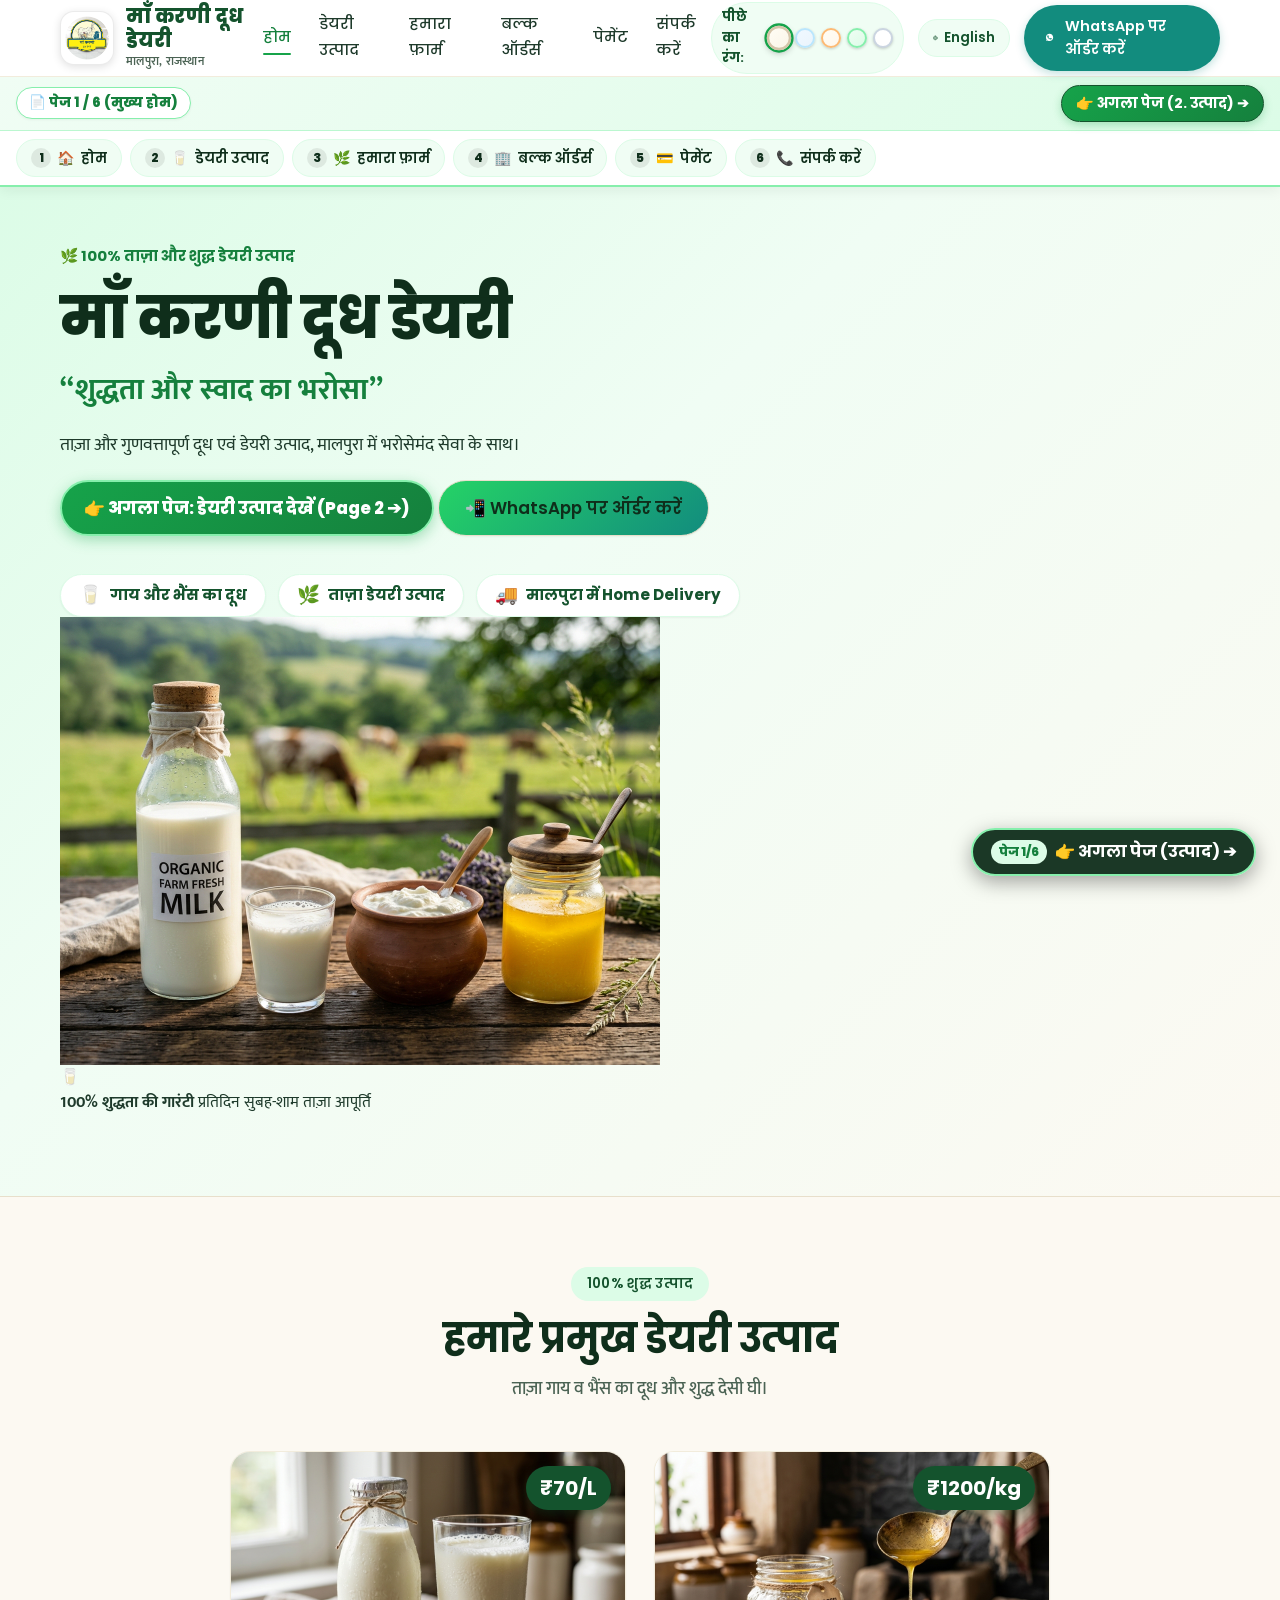
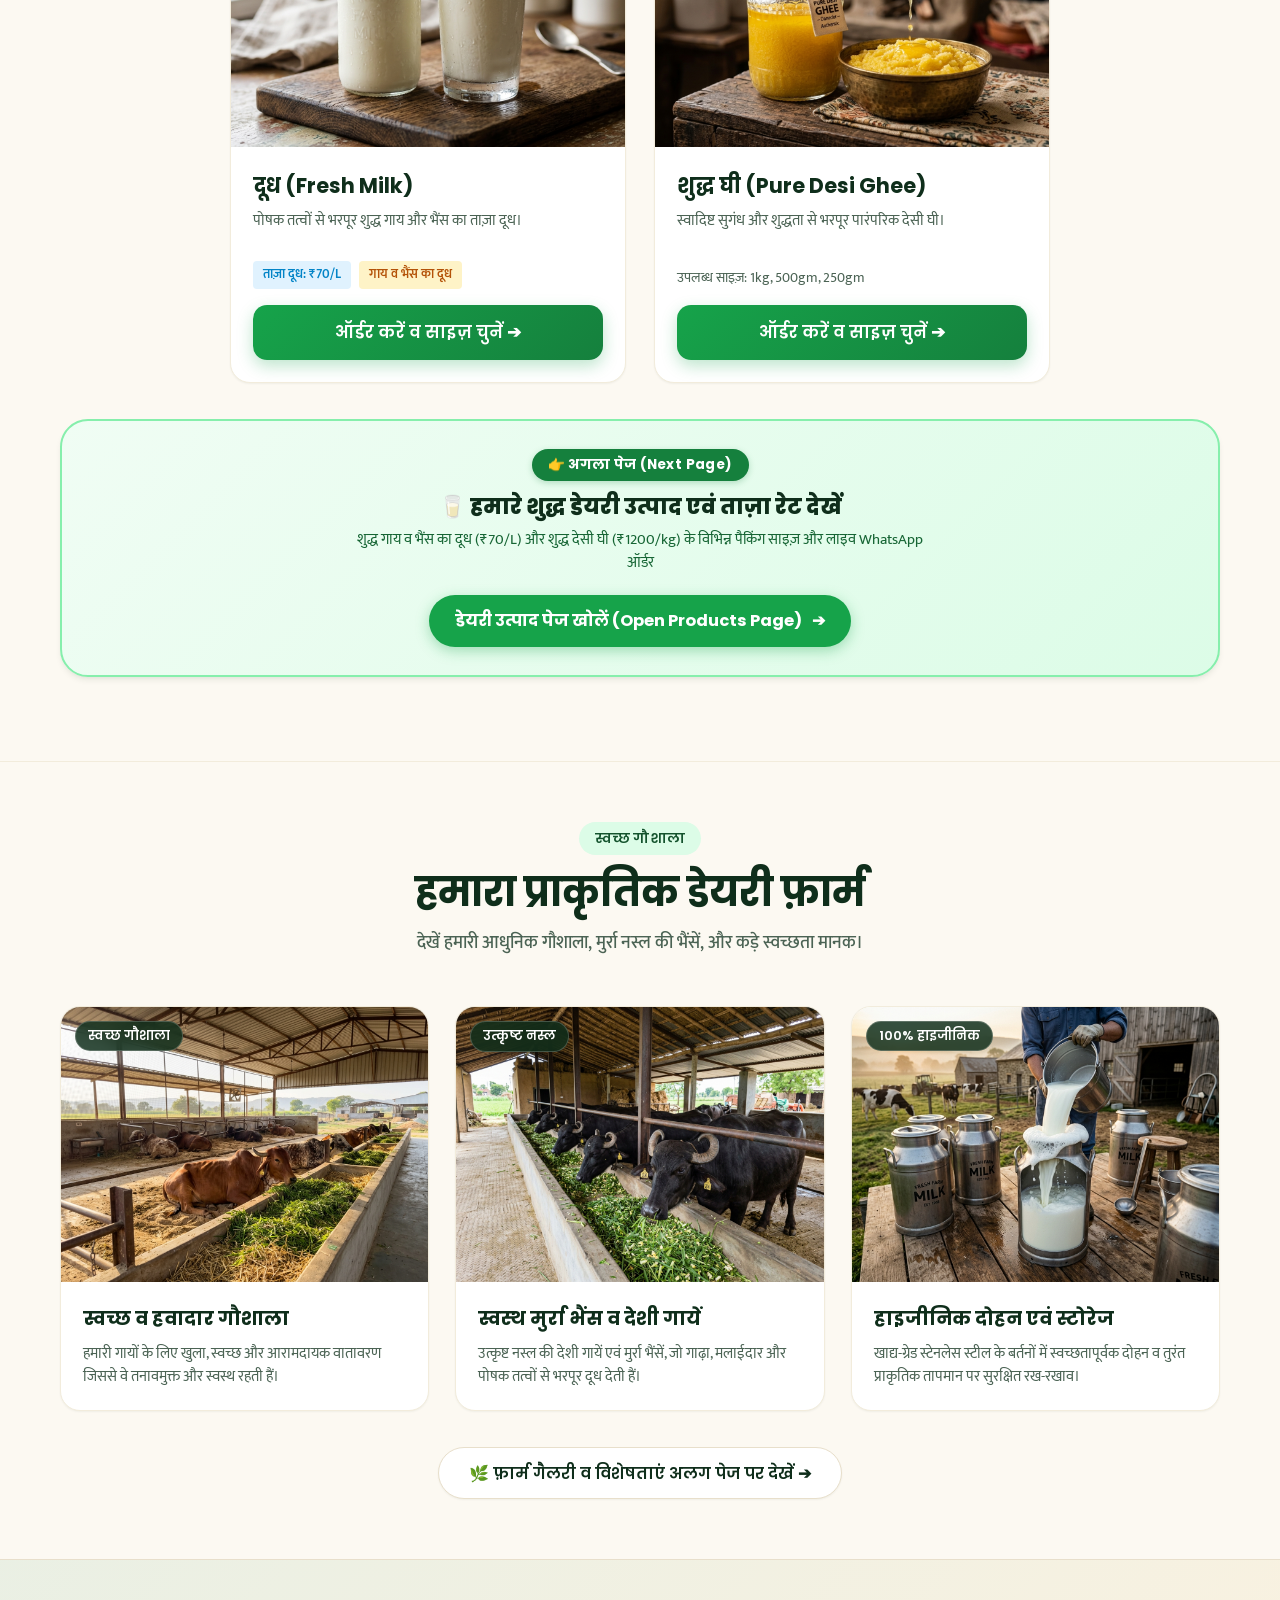
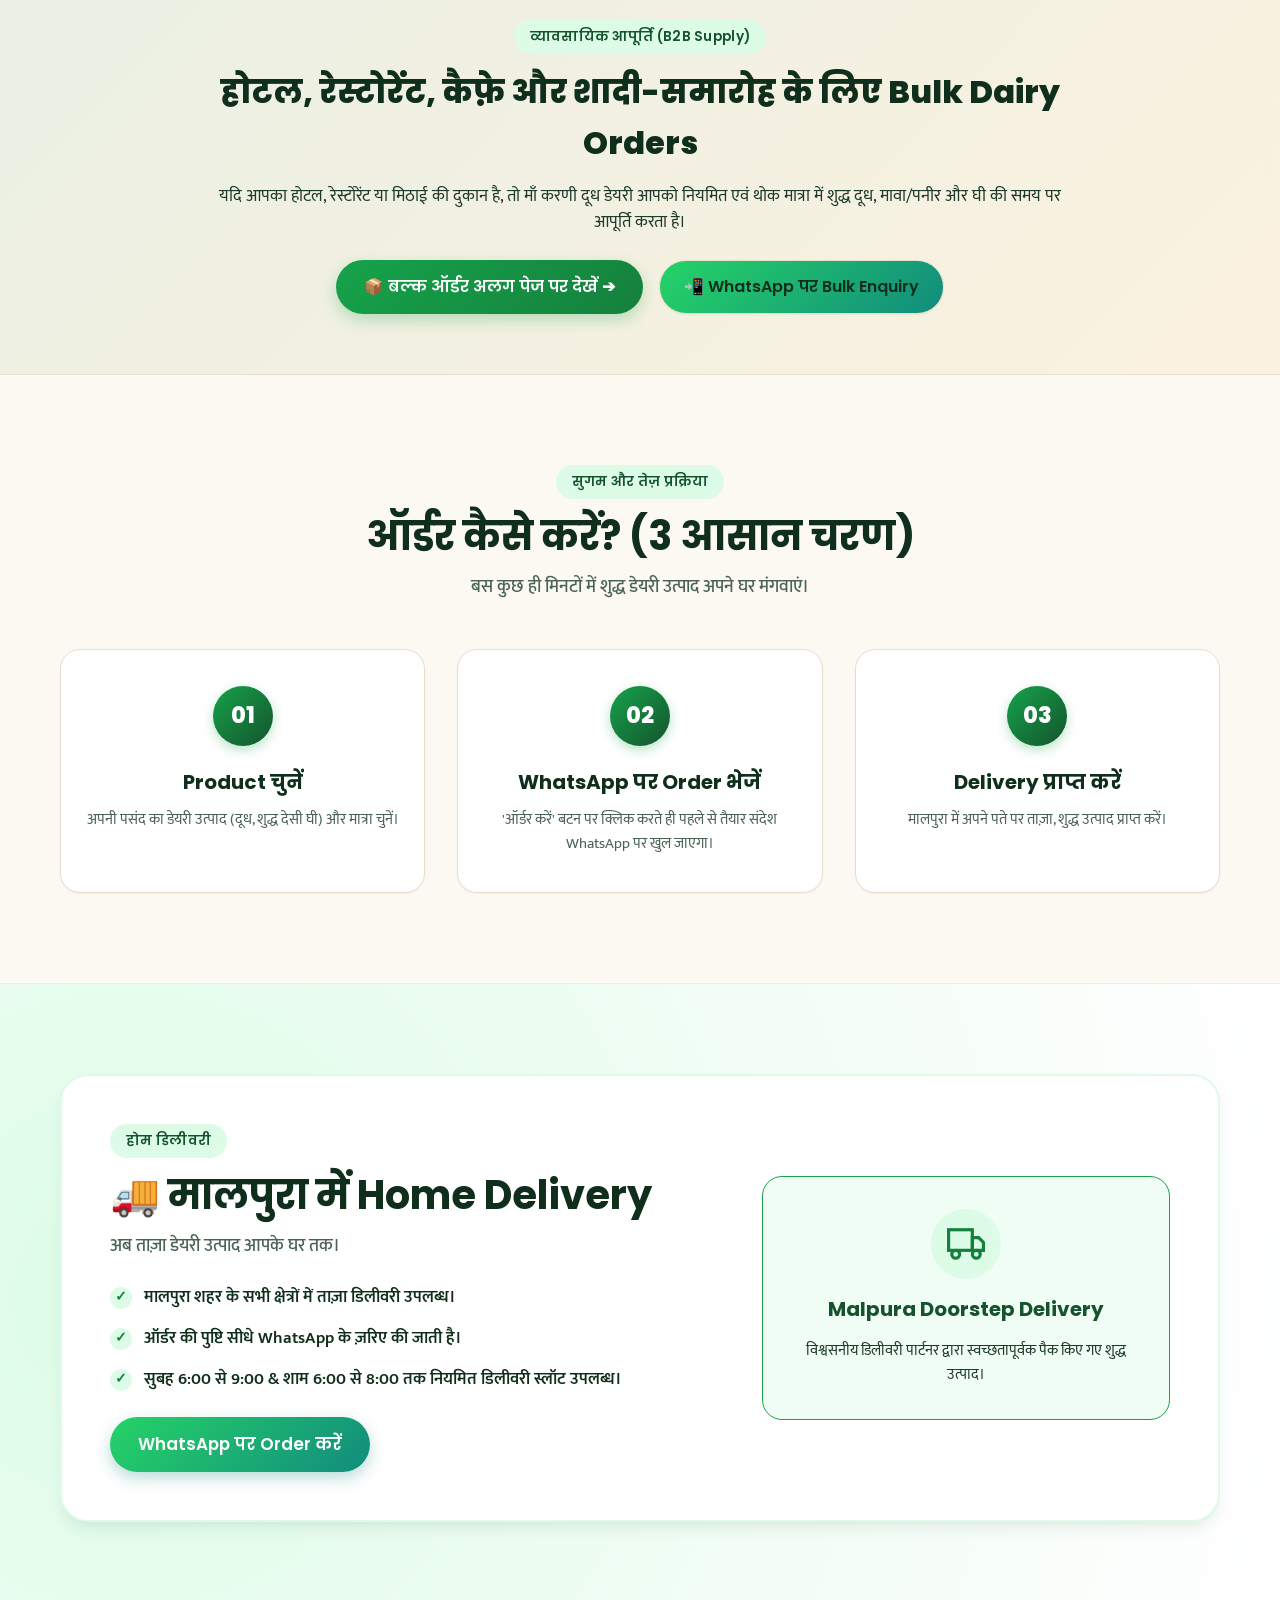
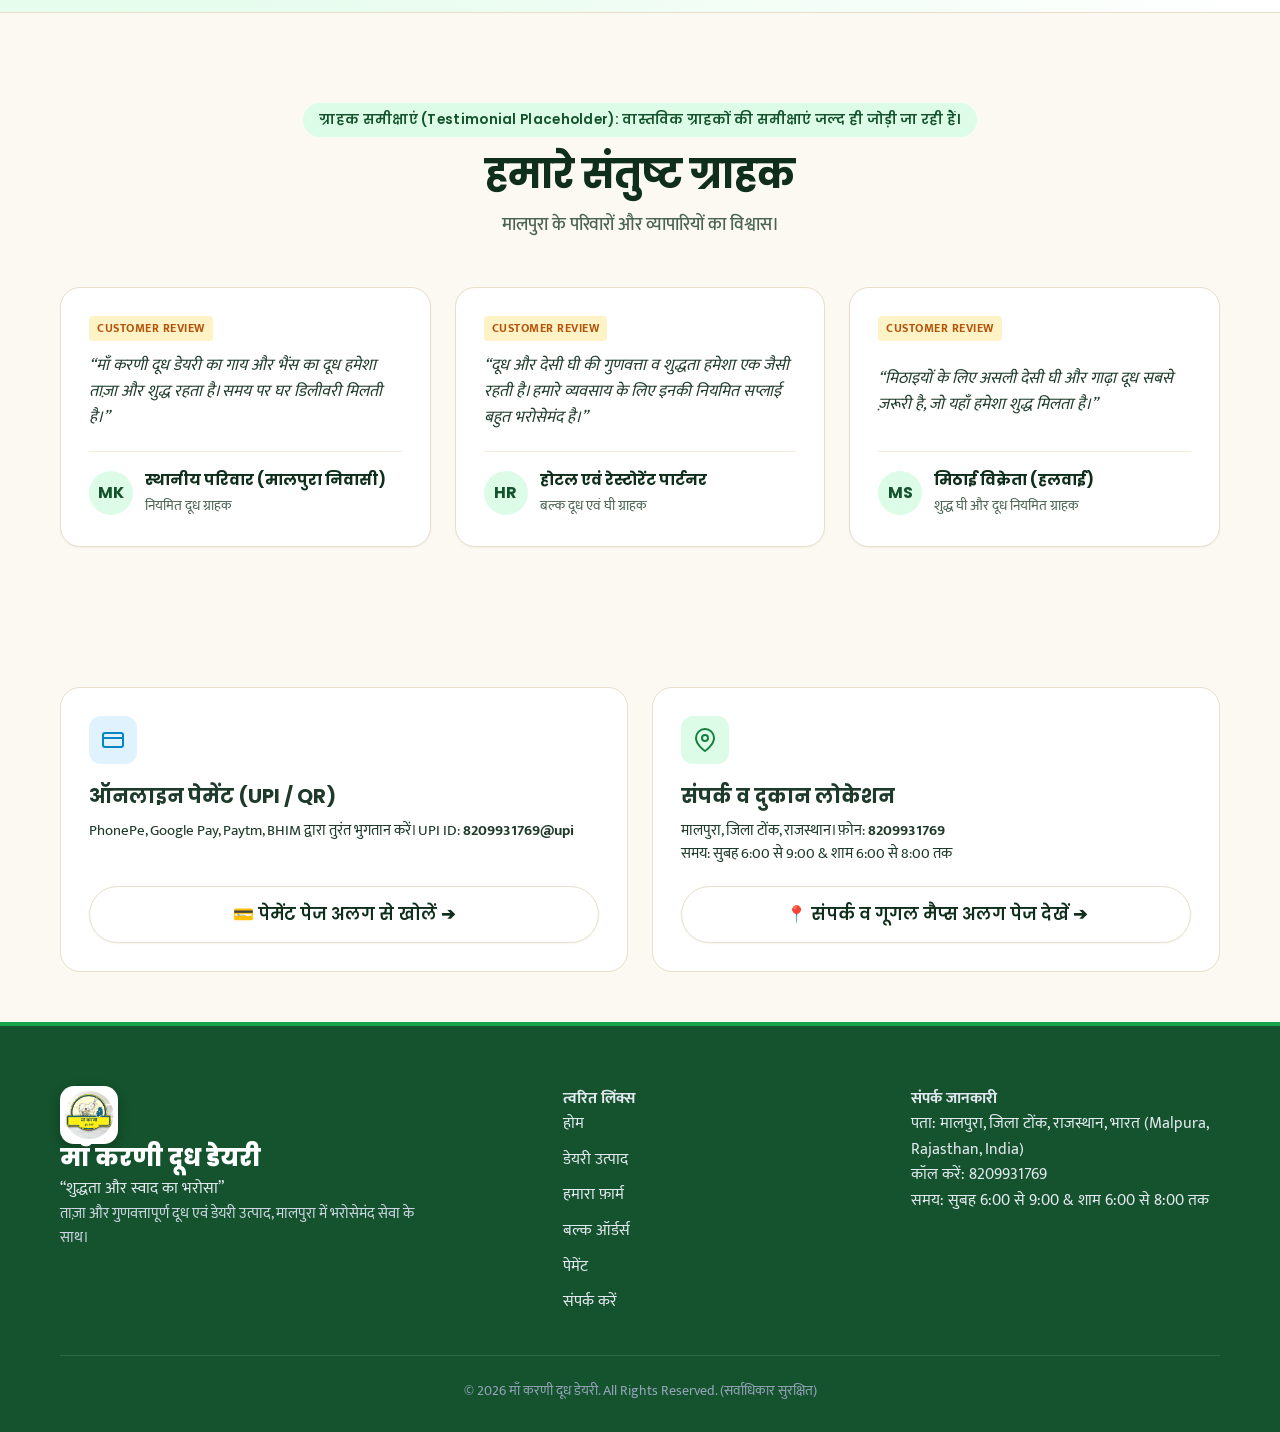
==== commit 6508f2db: "Remove paneer, curd, and buttermilk as requested; showcase fresh milk and pure desi ghee with v=5 ca" ====
--- a/index.html
+++ b/index.html
@@ -6,15 +6,15 @@
   <title>माँ करणी दूध डेयरी - शुद्धता और स्वाद का भरोसा | Malpura, Rajasthan</title>
   
   <!-- SEO & Local Search Optimization -->
-  <meta name="description" content="माँ करणी दूध डेयरी मालपुरा - ताज़ा गाय व भैंस का दूध, मलाईदार दही, शुद्ध देसी घी, ताज़ा पनीर और हाजमेदार छाछ। मालपुरा शहर में होम डिलीवरी एवं होटल-मिठाई दुकानों के लिए थोक आपूर्ति।">
-  <meta name="keywords" content="Dairy in Malpura, Milk delivery in Malpura, Fresh milk Malpura, Dairy products Malpura, Paneer Malpura, Ghee Malpura, Curd Malpura, Buttermilk Malpura, Bulk dairy supplier Malpura, Tonk Rajasthan dairy">
+  <meta name="description" content="माँ करणी दूध डेयरी मालपुरा - ताज़ा गाय व भैंस का दूध और शुद्ध देसी घी। मालपुरा शहर में होम डिलीवरी एवं होटल-मिठाई दुकानों के लिए थोक आपूर्ति।">
+  <meta name="keywords" content="Dairy in Malpura, Milk delivery in Malpura, Fresh milk Malpura, Pure desi ghee Malpura, Ghee Malpura, Bulk dairy supplier Malpura, Tonk Rajasthan dairy">
   <meta name="author" content="माँ करणी दूध डेयरी">
   <meta name="theme-color" content="#15803D">
 
   <!-- Open Graph / Social Media -->
   <meta property="og:type" content="business.business">
   <meta property="og:title" content="माँ करणी दूध डेयरी - शुद्धता और स्वाद का भरोसा | Malpura, Rajasthan">
-  <meta property="og:description" content="ताज़ा और गुणवत्तापूर्ण गाय व भैंस का दूध, दही, शुद्ध देसी घी, पनीर और छाछ। मालपुरा में होम डिलीवरी एवं होटल-मिठाई दुकानों के लिए बल्क सप्लाई।">
+  <meta property="og:description" content="ताज़ा और गुणवत्तापूर्ण गाय व भैंस का दूध और शुद्ध देसी घी। मालपुरा में होम डिलीवरी एवं होटल-मिठाई दुकानों के लिए बल्क सप्लाई।">
   <meta property="og:url" content="https://maakarnidhari.in">
   <meta property="og:image" content="assets/images/hero-dairy.jpg">
   <meta property="og:locale" content="hi_IN">
@@ -29,7 +29,7 @@
   <link href="https://fonts.googleapis.com/css2?family=Mukta:wght@400;500;600;700&family=Poppins:wght@400;500;600;700;800&display=swap" rel="stylesheet">
 
   <!-- Stylesheet -->
-  <link rel="stylesheet" href="css/style.css?v=4">
+  <link rel="stylesheet" href="css/style.css?v=5">
 
   <!-- Schema.org Structured Data: LocalBusiness / DairyStore -->
   <script type="application/ld+json">
@@ -172,16 +172,16 @@
   <nav class="page-nav-strip" aria-label="वेबसाइट पेज चुनें">
     <div class="page-nav-header-row">
       <span class="page-indicator-badge">📄 पेज 1 / 6 (मुख्य होम)</span>
-      <a href="products.html?v=4" class="top-nav-btn-next">👉 अगला पेज (2. उत्पाद) ➔</a>
+      <a href="products.html?v=5" class="top-nav-btn-next">👉 अगला पेज (2. उत्पाद) ➔</a>
     </div>
     <div class="page-nav-scroll-wrap">
       <div class="page-nav-track">
-        <a href="index.html?v=4" class="page-nav-pill active"><span class="nav-pill-num">1</span> <span class="nav-pill-icon">🏠</span> <span data-i18n="nav_home">होम</span></a>
-        <a href="products.html?v=4" class="page-nav-pill"><span class="nav-pill-num">2</span> <span class="nav-pill-icon">🥛</span> <span data-i18n="nav_products">डेयरी उत्पाद</span></a>
-        <a href="farm.html?v=4" class="page-nav-pill"><span class="nav-pill-num">3</span> <span class="nav-pill-icon">🌿</span> <span data-i18n="nav_farm">हमारा फ़ार्म</span></a>
-        <a href="bulk.html?v=4" class="page-nav-pill"><span class="nav-pill-num">4</span> <span class="nav-pill-icon">🏢</span> <span data-i18n="nav_bulk">बल्क ऑर्डर्स</span></a>
-        <a href="payment.html?v=4" class="page-nav-pill"><span class="nav-pill-num">5</span> <span class="nav-pill-icon">💳</span> <span data-i18n="nav_payment">पेमेंट</span></a>
-        <a href="contact.html?v=4" class="page-nav-pill"><span class="nav-pill-num">6</span> <span class="nav-pill-icon">📞</span> <span data-i18n="nav_contact">संपर्क व लोकेशन</span></a>
+        <a href="index.html?v=5" class="page-nav-pill active"><span class="nav-pill-num">1</span> <span class="nav-pill-icon">🏠</span> <span data-i18n="nav_home">होम</span></a>
+        <a href="products.html?v=5" class="page-nav-pill"><span class="nav-pill-num">2</span> <span class="nav-pill-icon">🥛</span> <span data-i18n="nav_products">डेयरी उत्पाद</span></a>
+        <a href="farm.html?v=5" class="page-nav-pill"><span class="nav-pill-num">3</span> <span class="nav-pill-icon">🌿</span> <span data-i18n="nav_farm">हमारा फ़ार्म</span></a>
+        <a href="bulk.html?v=5" class="page-nav-pill"><span class="nav-pill-num">4</span> <span class="nav-pill-icon">🏢</span> <span data-i18n="nav_bulk">बल्क ऑर्डर्स</span></a>
+        <a href="payment.html?v=5" class="page-nav-pill"><span class="nav-pill-num">5</span> <span class="nav-pill-icon">💳</span> <span data-i18n="nav_payment">पेमेंट</span></a>
+        <a href="contact.html?v=5" class="page-nav-pill"><span class="nav-pill-num">6</span> <span class="nav-pill-icon">📞</span> <span data-i18n="nav_contact">संपर्क व लोकेशन</span></a>
       </div>
     </div>
   </nav>
@@ -204,7 +204,7 @@
 
           <!-- Primary Hero Actions -->
           <div class="hero-actions">
-            <a href="products.html?v=4" class="btn-primary btn-hero-next" data-i18n="hero_cta_next_page">
+            <a href="products.html?v=5" class="btn-primary btn-hero-next" data-i18n="hero_cta_next_page">
               👉 अगला पेज: डेयरी उत्पाद देखें (Page 2 ➔)
             </a>
             <a href="#" class="btn-secondary btn-whatsapp whatsapp-general-link" data-i18n="hero_cta_primary">
@@ -257,12 +257,12 @@
           <div class="section-tag" data-i18n="home_products_preview_tag">100% शुद्ध उत्पाद</div>
           <h2 class="section-title" data-i18n="home_products_preview_title">हमारे प्रमुख डेयरी उत्पाद</h2>
           <p class="section-subtitle" data-i18n="home_products_preview_desc">
-            ताज़ा गाय व भैंस का दूध, मलाईदार दही, शुद्ध देसी घी, पनीर और छाछ।
+            ताज़ा गाय व भैंस का दूध और शुद्ध देसी घी।
           </p>
         </div>
 
         <!-- Product Cards Grid -->
-        <div class="products-grid">
+        <div class="products-grid" style="max-width: 820px; margin: 0 auto;">
           <!-- Card 1: Milk -->
           <article class="product-card">
             <div class="product-image-wrap">
@@ -276,31 +276,13 @@
                 <span class="milk-badge" style="padding: 4px 10px; font-size: 0.8rem; border-radius: 4px; background: #e0f2fe; color: #0284c7; font-weight: 600;">ताज़ा दूध: ₹70/L</span>
                 <span class="milk-badge" style="padding: 4px 10px; font-size: 0.8rem; border-radius: 4px; background: #fef3c7; color: #b45309; font-weight: 600;">गाय व भैंस का दूध</span>
               </div>
-              <a href="products.html#card-milk" class="btn btn-primary" style="width: 100%; border-radius: var(--radius-md); text-align: center;">
+              <a href="products.html?v=5#card-milk" class="btn btn-primary" style="width: 100%; border-radius: var(--radius-md); text-align: center;">
                 ऑर्डर करें व साइज़ चुनें ➔
               </a>
             </div>
           </article>
 
-          <!-- Card 2: Curd -->
-          <article class="product-card">
-            <div class="product-image-wrap">
-              <span class="product-price-badge">₹50/kg</span>
-              <img src="assets/images/curd.jpg" alt="Fresh Thick Curd Malpura" width="360" height="270" loading="lazy">
-            </div>
-            <div class="product-info">
-              <h3 class="product-title" data-i18n="product_curd_title">दही (Fresh Curd)</h3>
-              <p class="product-desc" data-i18n="product_curd_desc">पारंपरिक तरीके से जमाया गया गाढ़ा, मलाईदार और स्वादिष्ट दही।</p>
-              <div style="margin: 12px 0 16px; font-size: 0.85rem; color: var(--color-text-muted);">
-                उपलब्ध साइज़: 1kg (₹50), 500gm (₹25), 250gm (₹15)
-              </div>
-              <a href="products.html#card-curd" class="btn btn-primary" style="width: 100%; border-radius: var(--radius-md); text-align: center;">
-                ऑर्डर करें व साइज़ चुनें ➔
-              </a>
-            </div>
-          </article>
-
-          <!-- Card 3: Desi Ghee -->
+          <!-- Card 2: Desi Ghee -->
           <article class="product-card">
             <div class="product-image-wrap">
               <span class="product-price-badge">₹1200/kg</span>
@@ -312,25 +294,7 @@
               <div style="margin: 12px 0 16px; font-size: 0.85rem; color: var(--color-text-muted);">
                 उपलब्ध साइज़: 1kg, 500gm, 250gm
               </div>
-              <a href="products.html#card-ghee" class="btn btn-primary" style="width: 100%; border-radius: var(--radius-md); text-align: center;">
-                ऑर्डर करें व साइज़ चुनें ➔
-              </a>
-            </div>
-          </article>
-
-          <!-- Card 4: Paneer -->
-          <article class="product-card">
-            <div class="product-image-wrap">
-              <span class="product-price-badge">₹400/kg</span>
-              <img src="assets/images/paneer.jpg" alt="Fresh Soft Paneer Malpura" width="360" height="270" loading="lazy">
-            </div>
-            <div class="product-info">
-              <h3 class="product-title" data-i18n="product_paneer_title">पनीर (Fresh Paneer)</h3>
-              <p class="product-desc" data-i18n="product_paneer_desc">मुलायम, स्पंजी और ताज़ा पनीर, हर व्यंजन के स्वाद को बढ़ाए।</p>
-              <div style="margin: 12px 0 16px; font-size: 0.85rem; color: var(--color-text-muted);">
-                उपलब्ध साइज़: 1kg, 500gm, 250gm, 100gm
-              </div>
-              <a href="products.html#card-paneer" class="btn btn-primary" style="width: 100%; border-radius: var(--radius-md); text-align: center;">
+              <a href="products.html?v=5#card-ghee" class="btn btn-primary" style="width: 100%; border-radius: var(--radius-md); text-align: center;">
                 ऑर्डर करें व साइज़ चुनें ➔
               </a>
             </div>
@@ -340,9 +304,9 @@
         <!-- Next Page Card to Products -->
         <div class="next-page-card">
           <span class="next-page-badge">👉 अगला पेज (Next Page)</span>
-          <h3 class="next-page-title">🥛 हमारे सभी 5 डेयरी उत्पाद एवं ताज़ा रेट देखें</h3>
-          <p class="next-page-desc">दूध (₹70/L), दही (₹50/kg), शुद्ध देसी घी (₹1200), पनीर (₹400) और छाछ (₹30) के 15 अलग-अलग पैकिंग साइज़ और लाइव WhatsApp ऑर्डर</p>
-          <a href="products.html" class="btn-next-page-cta">
+          <h3 class="next-page-title">🥛 हमारे शुद्ध डेयरी उत्पाद एवं ताज़ा रेट देखें</h3>
+          <p class="next-page-desc">शुद्ध गाय व भैंस का दूध (₹70/L) और शुद्ध देसी घी (₹1200/kg) के विभिन्न पैकिंग साइज़ और लाइव WhatsApp ऑर्डर</p>
+          <a href="products.html?v=5" class="btn-next-page-cta">
             <span>डेयरी उत्पाद पेज खोलें (Open Products Page)</span> ➔
           </a>
         </div>
@@ -715,15 +679,15 @@
   <!-- Floating Persistent Next Page Button -->
   <div class="floating-page-nav" id="floatingPageNav">
     <span class="float-page-tag">पेज 1/6</span>
-    <a href="products.html?v=4">👉 अगला पेज (उत्पाद) ➔</a>
+    <a href="products.html?v=5">👉 अगला पेज (उत्पाद) ➔</a>
   </div>
 
   <!-- Live Toast Notification Element -->
   <div class="toast-notice" id="toastNotice" role="status" aria-live="polite"></div>
 
   <!-- JavaScript Modules -->
-  <script src="js/config.js?v=4"></script>
-  <script src="js/translations.js?v=4"></script>
-  <script src="js/app.js?v=4"></script>
+  <script src="js/config.js?v=5"></script>
+  <script src="js/translations.js?v=5"></script>
+  <script src="js/app.js?v=5"></script>
 </body>
 </html>
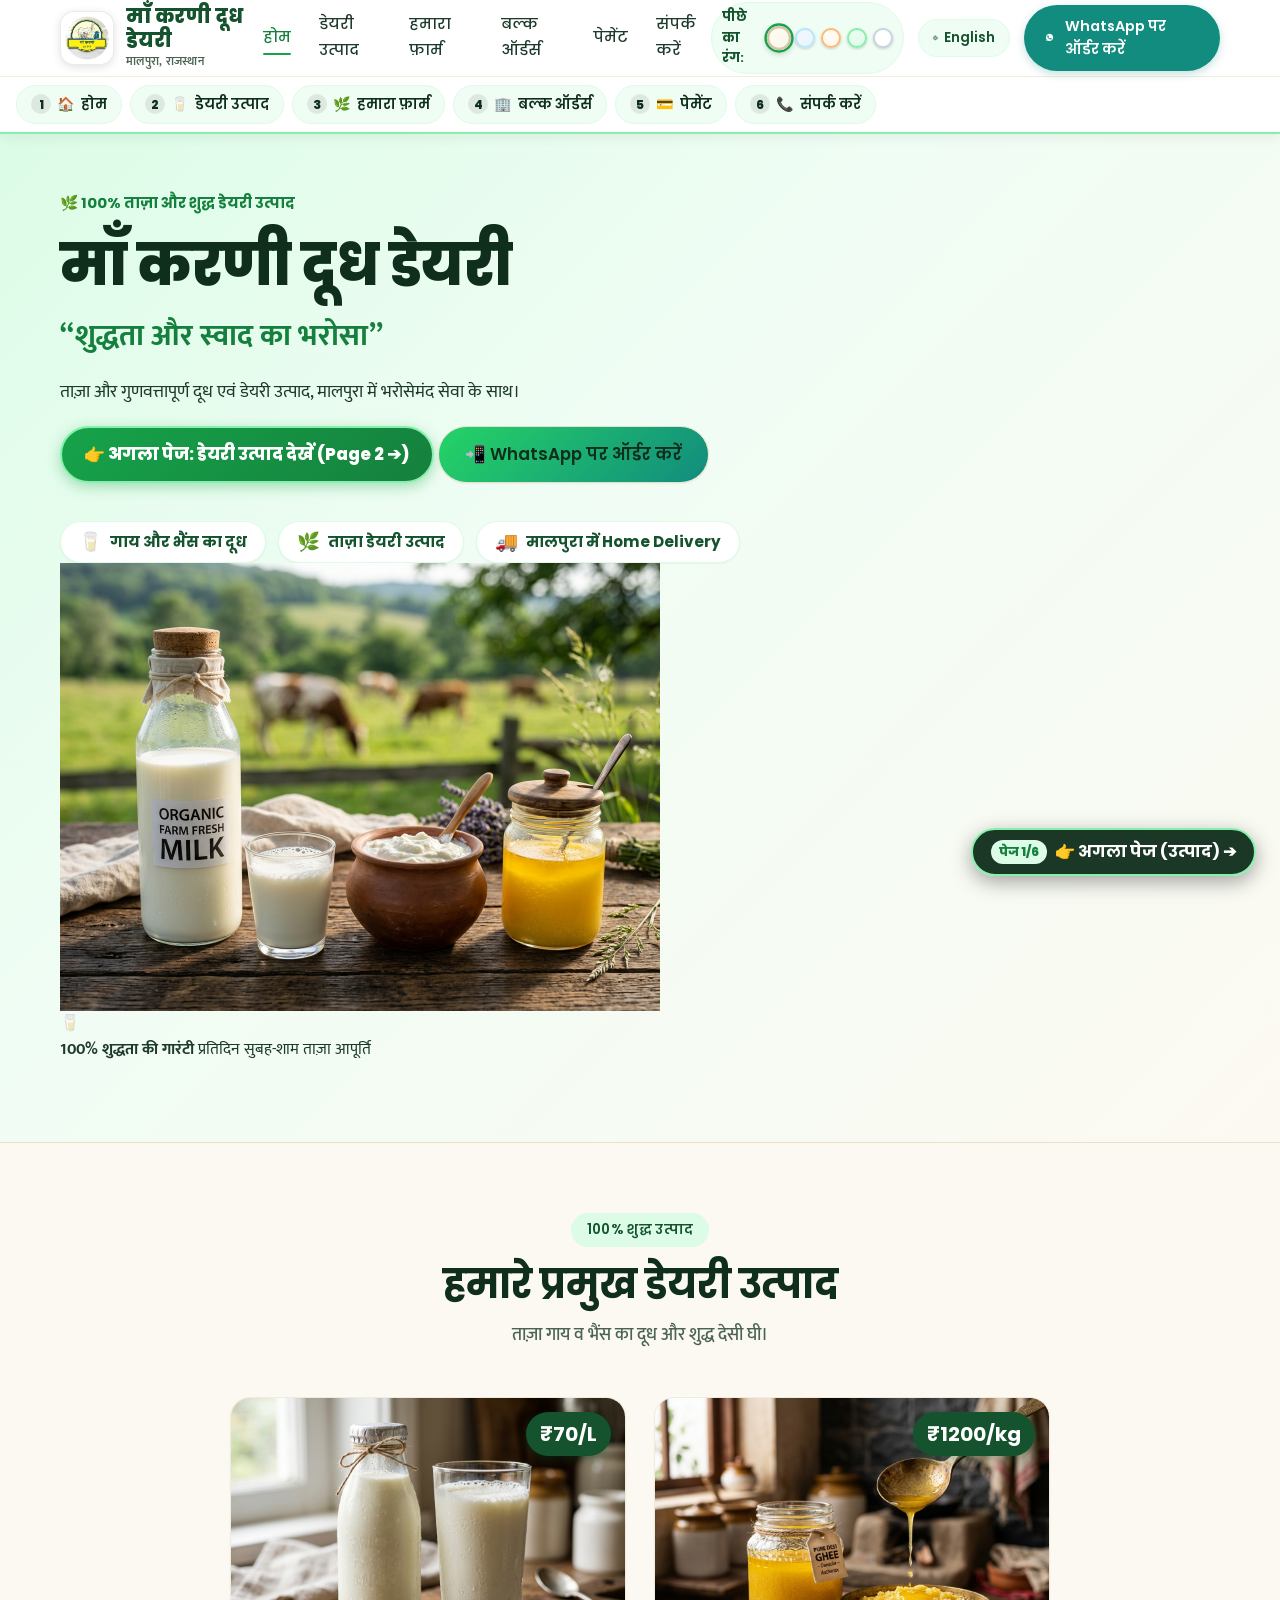
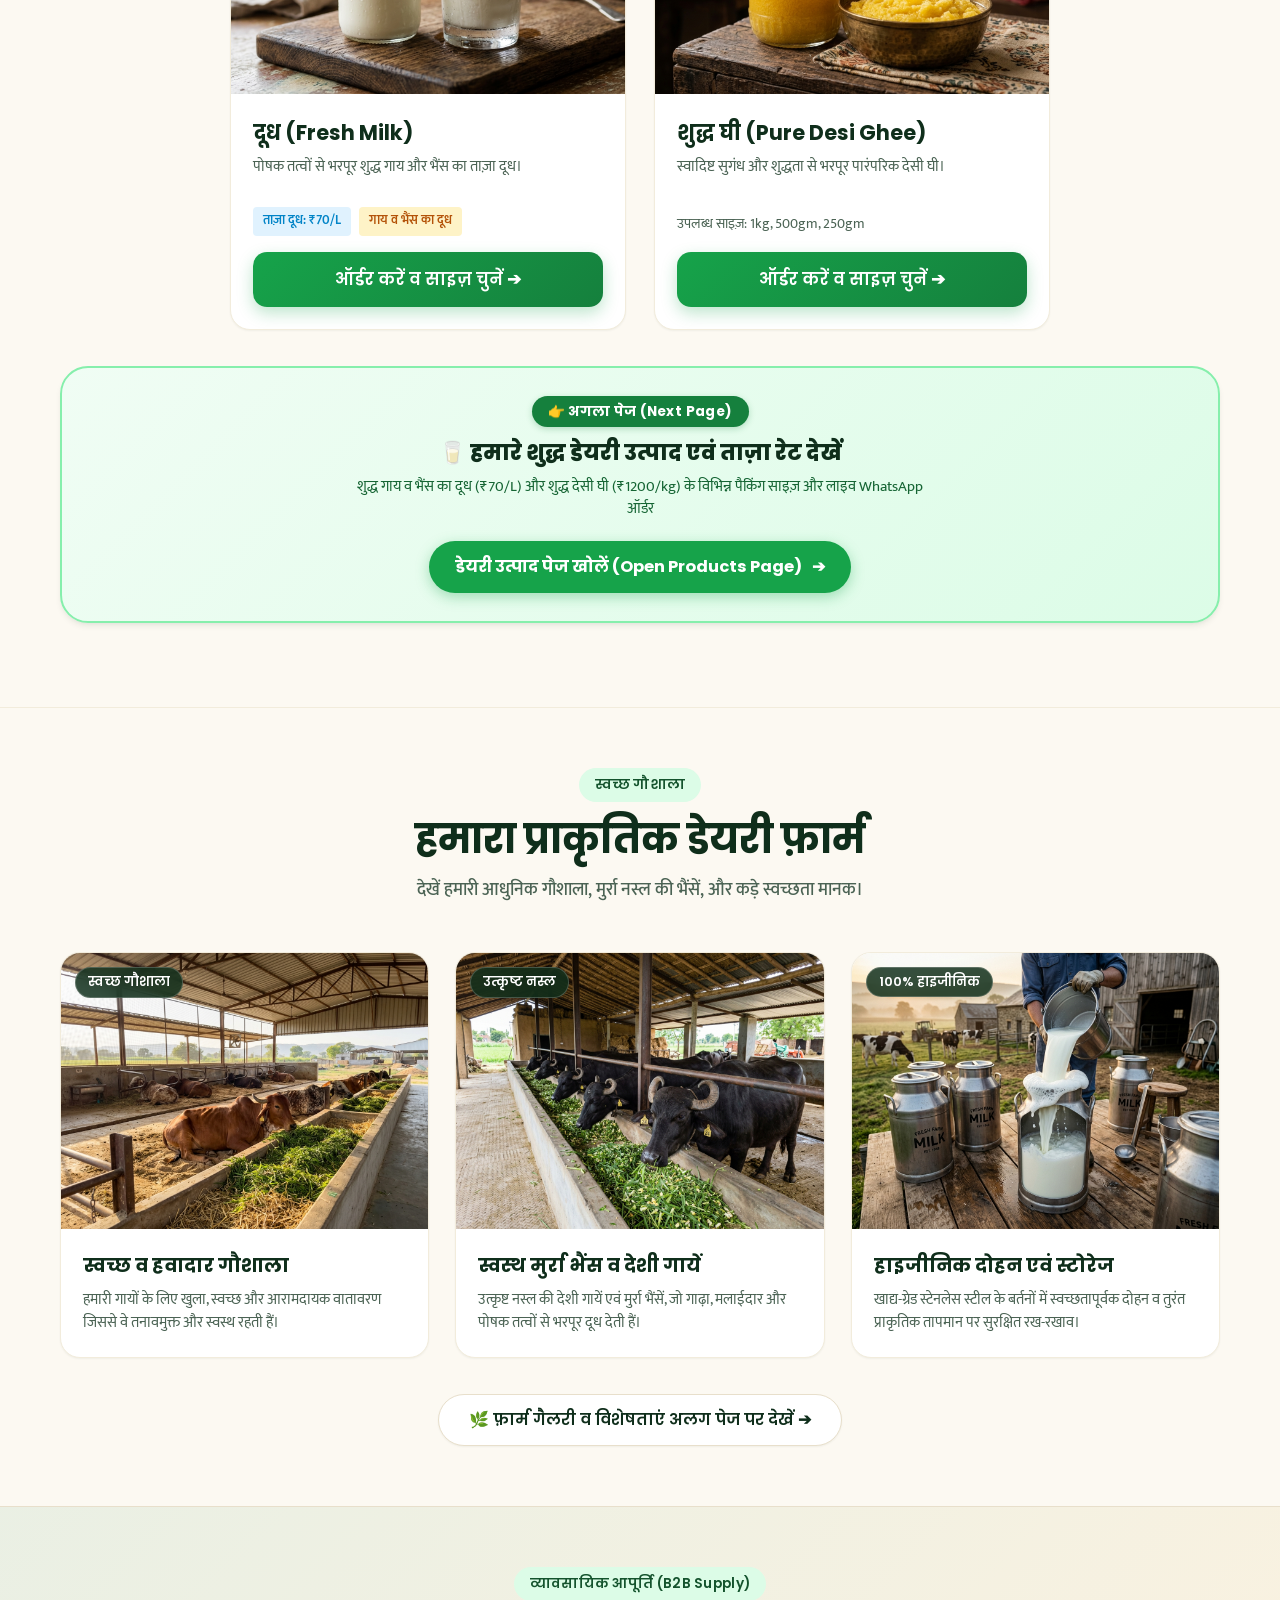
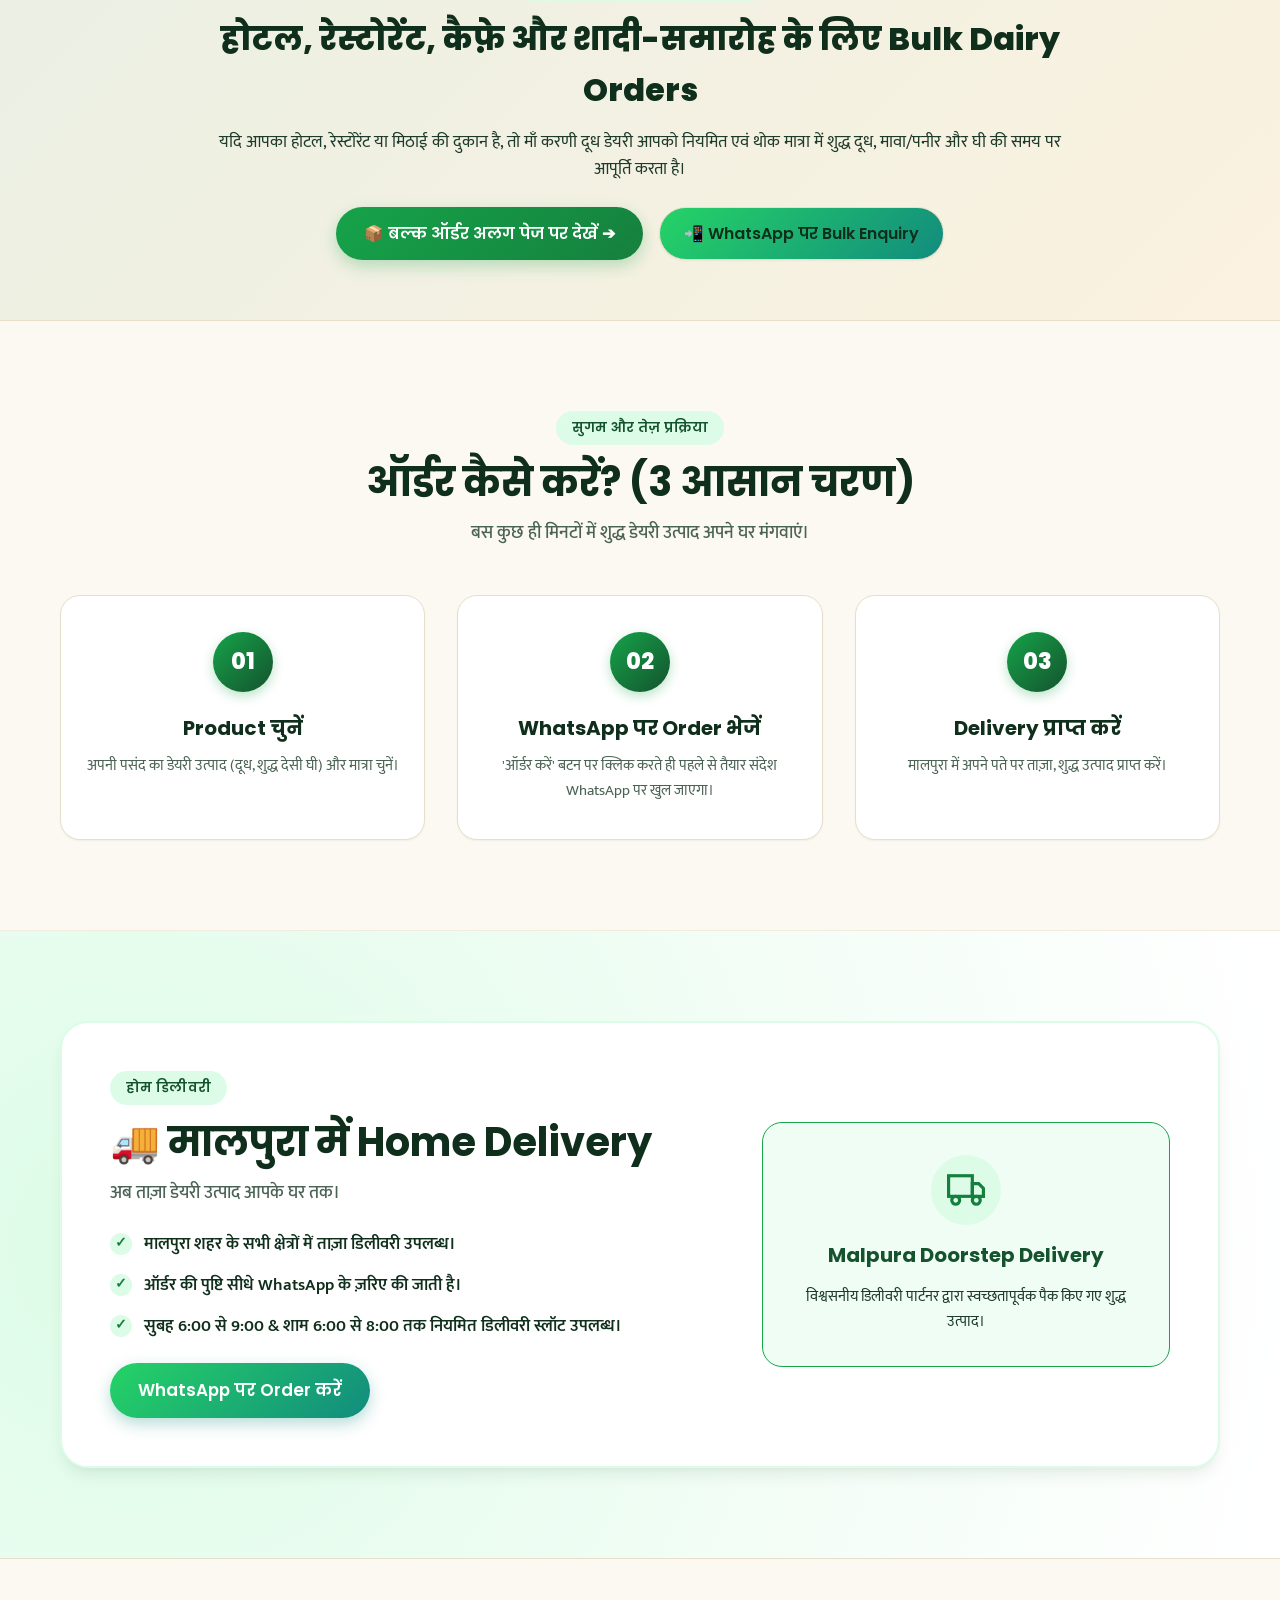
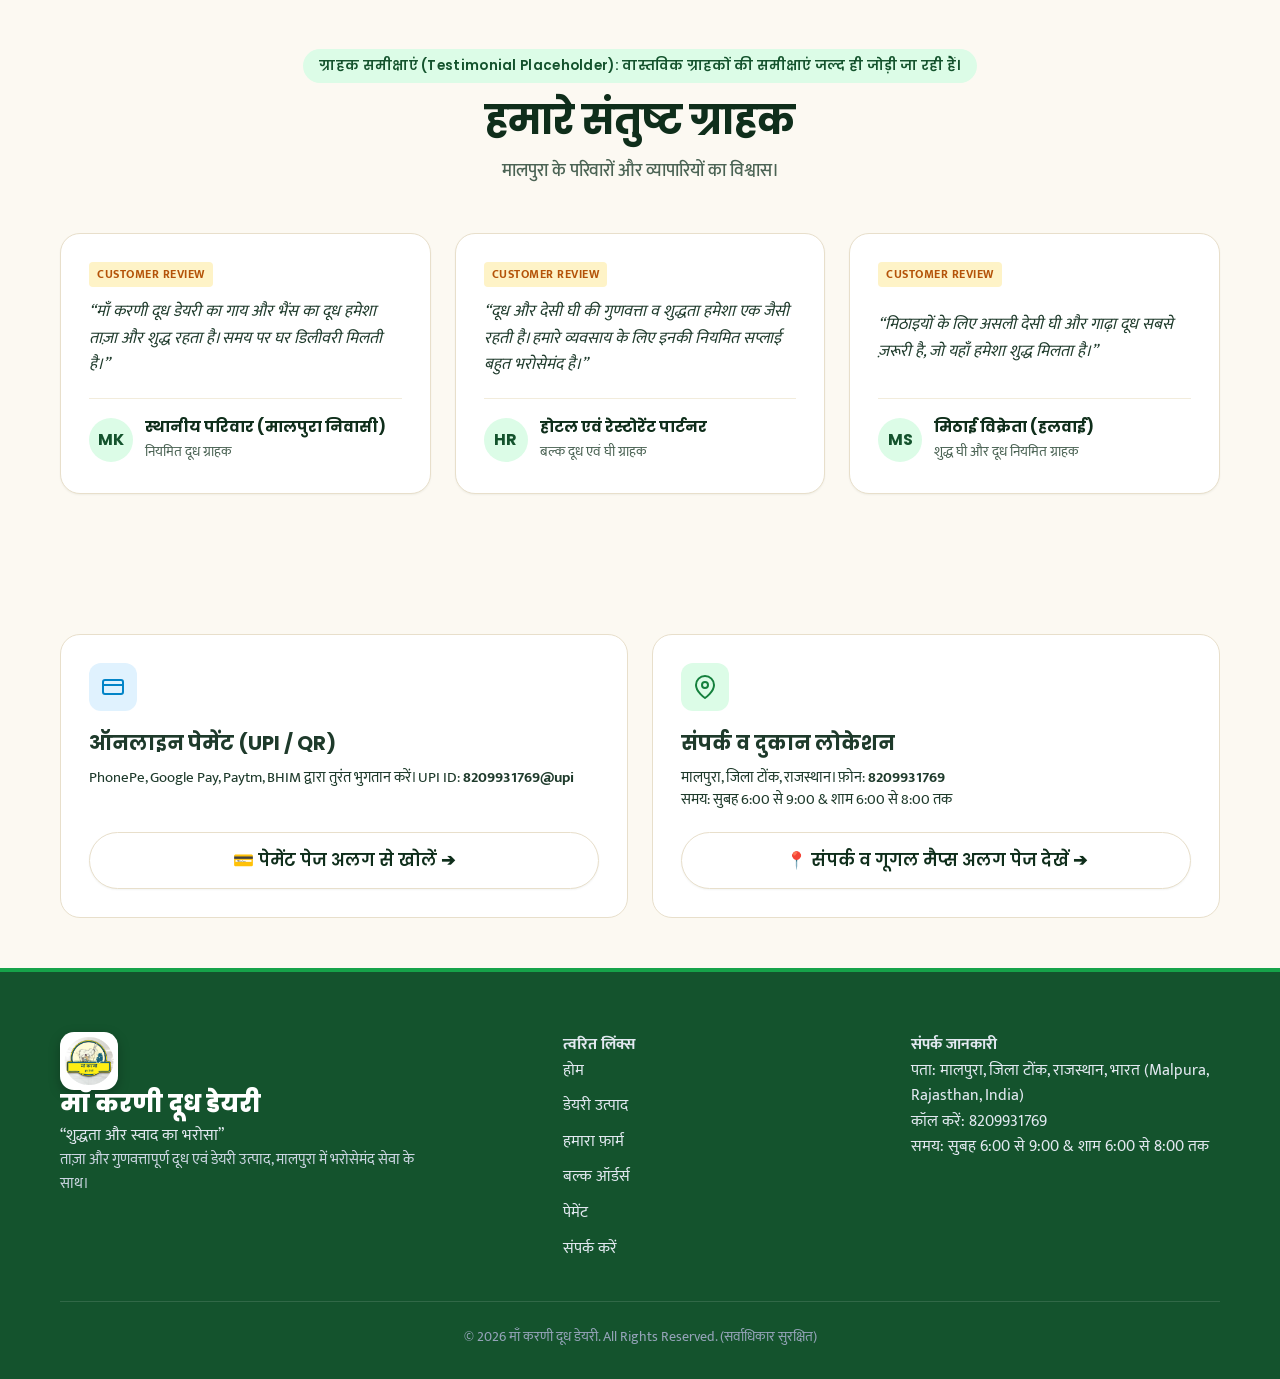
==== commit 7109a0b5: "Remove top next-page navigation row across all pages and bump to v=6" ====
--- a/index.html
+++ b/index.html
@@ -29,7 +29,7 @@
   <link href="https://fonts.googleapis.com/css2?family=Mukta:wght@400;500;600;700&family=Poppins:wght@400;500;600;700;800&display=swap" rel="stylesheet">
 
   <!-- Stylesheet -->
-  <link rel="stylesheet" href="css/style.css?v=5">
+  <link rel="stylesheet" href="css/style.css?v=6">
 
   <!-- Schema.org Structured Data: LocalBusiness / DairyStore -->
   <script type="application/ld+json">
@@ -170,18 +170,14 @@
 
   <!-- Quick Page Access Navigation Strip -->
   <nav class="page-nav-strip" aria-label="वेबसाइट पेज चुनें">
-    <div class="page-nav-header-row">
-      <span class="page-indicator-badge">📄 पेज 1 / 6 (मुख्य होम)</span>
-      <a href="products.html?v=5" class="top-nav-btn-next">👉 अगला पेज (2. उत्पाद) ➔</a>
-    </div>
     <div class="page-nav-scroll-wrap">
       <div class="page-nav-track">
-        <a href="index.html?v=5" class="page-nav-pill active"><span class="nav-pill-num">1</span> <span class="nav-pill-icon">🏠</span> <span data-i18n="nav_home">होम</span></a>
-        <a href="products.html?v=5" class="page-nav-pill"><span class="nav-pill-num">2</span> <span class="nav-pill-icon">🥛</span> <span data-i18n="nav_products">डेयरी उत्पाद</span></a>
-        <a href="farm.html?v=5" class="page-nav-pill"><span class="nav-pill-num">3</span> <span class="nav-pill-icon">🌿</span> <span data-i18n="nav_farm">हमारा फ़ार्म</span></a>
-        <a href="bulk.html?v=5" class="page-nav-pill"><span class="nav-pill-num">4</span> <span class="nav-pill-icon">🏢</span> <span data-i18n="nav_bulk">बल्क ऑर्डर्स</span></a>
-        <a href="payment.html?v=5" class="page-nav-pill"><span class="nav-pill-num">5</span> <span class="nav-pill-icon">💳</span> <span data-i18n="nav_payment">पेमेंट</span></a>
-        <a href="contact.html?v=5" class="page-nav-pill"><span class="nav-pill-num">6</span> <span class="nav-pill-icon">📞</span> <span data-i18n="nav_contact">संपर्क व लोकेशन</span></a>
+        <a href="index.html?v=6" class="page-nav-pill active"><span class="nav-pill-num">1</span> <span class="nav-pill-icon">🏠</span> <span data-i18n="nav_home">होम</span></a>
+        <a href="products.html?v=6" class="page-nav-pill"><span class="nav-pill-num">2</span> <span class="nav-pill-icon">🥛</span> <span data-i18n="nav_products">डेयरी उत्पाद</span></a>
+        <a href="farm.html?v=6" class="page-nav-pill"><span class="nav-pill-num">3</span> <span class="nav-pill-icon">🌿</span> <span data-i18n="nav_farm">हमारा फ़ार्म</span></a>
+        <a href="bulk.html?v=6" class="page-nav-pill"><span class="nav-pill-num">4</span> <span class="nav-pill-icon">🏢</span> <span data-i18n="nav_bulk">बल्क ऑर्डर्स</span></a>
+        <a href="payment.html?v=6" class="page-nav-pill"><span class="nav-pill-num">5</span> <span class="nav-pill-icon">💳</span> <span data-i18n="nav_payment">पेमेंट</span></a>
+        <a href="contact.html?v=6" class="page-nav-pill"><span class="nav-pill-num">6</span> <span class="nav-pill-icon">📞</span> <span data-i18n="nav_contact">संपर्क व लोकेशन</span></a>
       </div>
     </div>
   </nav>
@@ -204,7 +200,7 @@
 
           <!-- Primary Hero Actions -->
           <div class="hero-actions">
-            <a href="products.html?v=5" class="btn-primary btn-hero-next" data-i18n="hero_cta_next_page">
+            <a href="products.html?v=6" class="btn-primary btn-hero-next" data-i18n="hero_cta_next_page">
               👉 अगला पेज: डेयरी उत्पाद देखें (Page 2 ➔)
             </a>
             <a href="#" class="btn-secondary btn-whatsapp whatsapp-general-link" data-i18n="hero_cta_primary">
@@ -276,7 +272,7 @@
                 <span class="milk-badge" style="padding: 4px 10px; font-size: 0.8rem; border-radius: 4px; background: #e0f2fe; color: #0284c7; font-weight: 600;">ताज़ा दूध: ₹70/L</span>
                 <span class="milk-badge" style="padding: 4px 10px; font-size: 0.8rem; border-radius: 4px; background: #fef3c7; color: #b45309; font-weight: 600;">गाय व भैंस का दूध</span>
               </div>
-              <a href="products.html?v=5#card-milk" class="btn btn-primary" style="width: 100%; border-radius: var(--radius-md); text-align: center;">
+              <a href="products.html?v=6#card-milk" class="btn btn-primary" style="width: 100%; border-radius: var(--radius-md); text-align: center;">
                 ऑर्डर करें व साइज़ चुनें ➔
               </a>
             </div>
@@ -294,7 +290,7 @@
               <div style="margin: 12px 0 16px; font-size: 0.85rem; color: var(--color-text-muted);">
                 उपलब्ध साइज़: 1kg, 500gm, 250gm
               </div>
-              <a href="products.html?v=5#card-ghee" class="btn btn-primary" style="width: 100%; border-radius: var(--radius-md); text-align: center;">
+              <a href="products.html?v=6#card-ghee" class="btn btn-primary" style="width: 100%; border-radius: var(--radius-md); text-align: center;">
                 ऑर्डर करें व साइज़ चुनें ➔
               </a>
             </div>
@@ -306,7 +302,7 @@
           <span class="next-page-badge">👉 अगला पेज (Next Page)</span>
           <h3 class="next-page-title">🥛 हमारे शुद्ध डेयरी उत्पाद एवं ताज़ा रेट देखें</h3>
           <p class="next-page-desc">शुद्ध गाय व भैंस का दूध (₹70/L) और शुद्ध देसी घी (₹1200/kg) के विभिन्न पैकिंग साइज़ और लाइव WhatsApp ऑर्डर</p>
-          <a href="products.html?v=5" class="btn-next-page-cta">
+          <a href="products.html?v=6" class="btn-next-page-cta">
             <span>डेयरी उत्पाद पेज खोलें (Open Products Page)</span> ➔
           </a>
         </div>
@@ -679,15 +675,15 @@
   <!-- Floating Persistent Next Page Button -->
   <div class="floating-page-nav" id="floatingPageNav">
     <span class="float-page-tag">पेज 1/6</span>
-    <a href="products.html?v=5">👉 अगला पेज (उत्पाद) ➔</a>
+    <a href="products.html?v=6">👉 अगला पेज (उत्पाद) ➔</a>
   </div>
 
   <!-- Live Toast Notification Element -->
   <div class="toast-notice" id="toastNotice" role="status" aria-live="polite"></div>
 
   <!-- JavaScript Modules -->
-  <script src="js/config.js?v=5"></script>
-  <script src="js/translations.js?v=5"></script>
-  <script src="js/app.js?v=5"></script>
+  <script src="js/config.js?v=6"></script>
+  <script src="js/translations.js?v=6"></script>
+  <script src="js/app.js?v=6"></script>
 </body>
 </html>
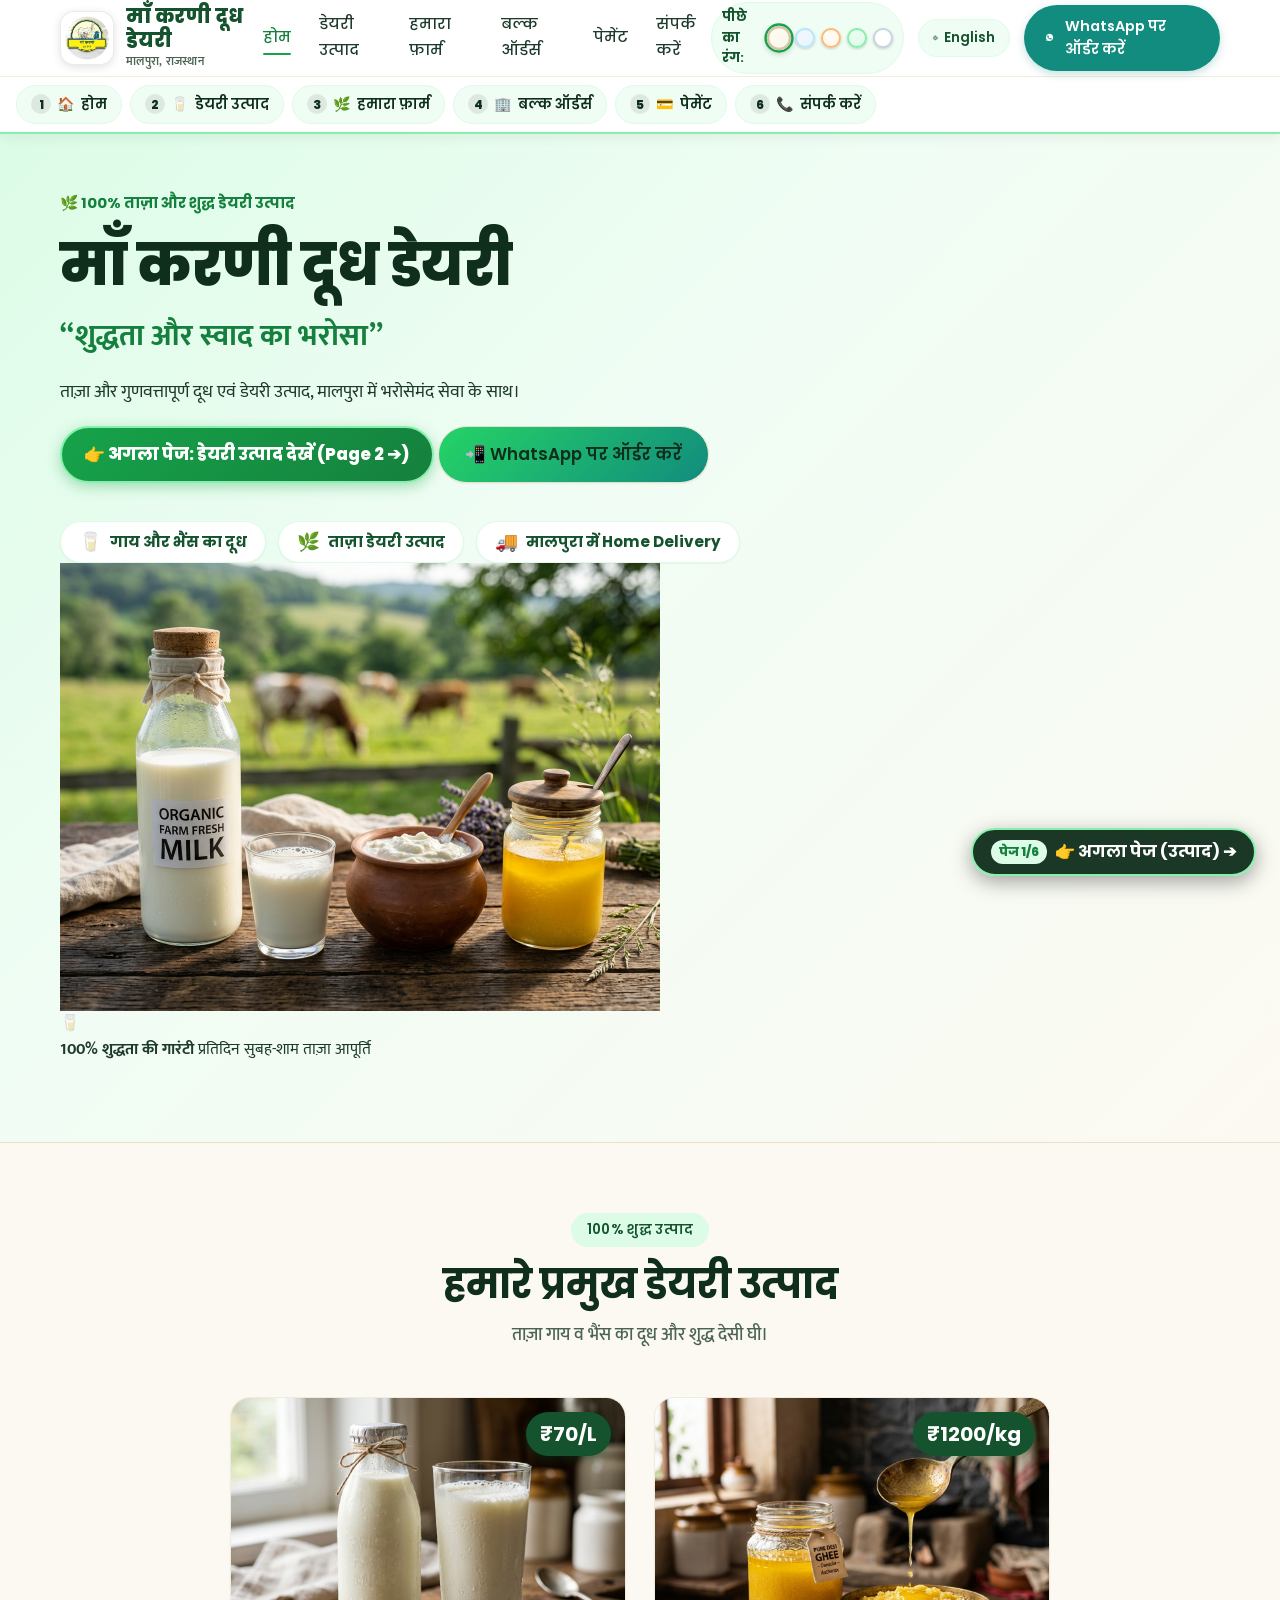
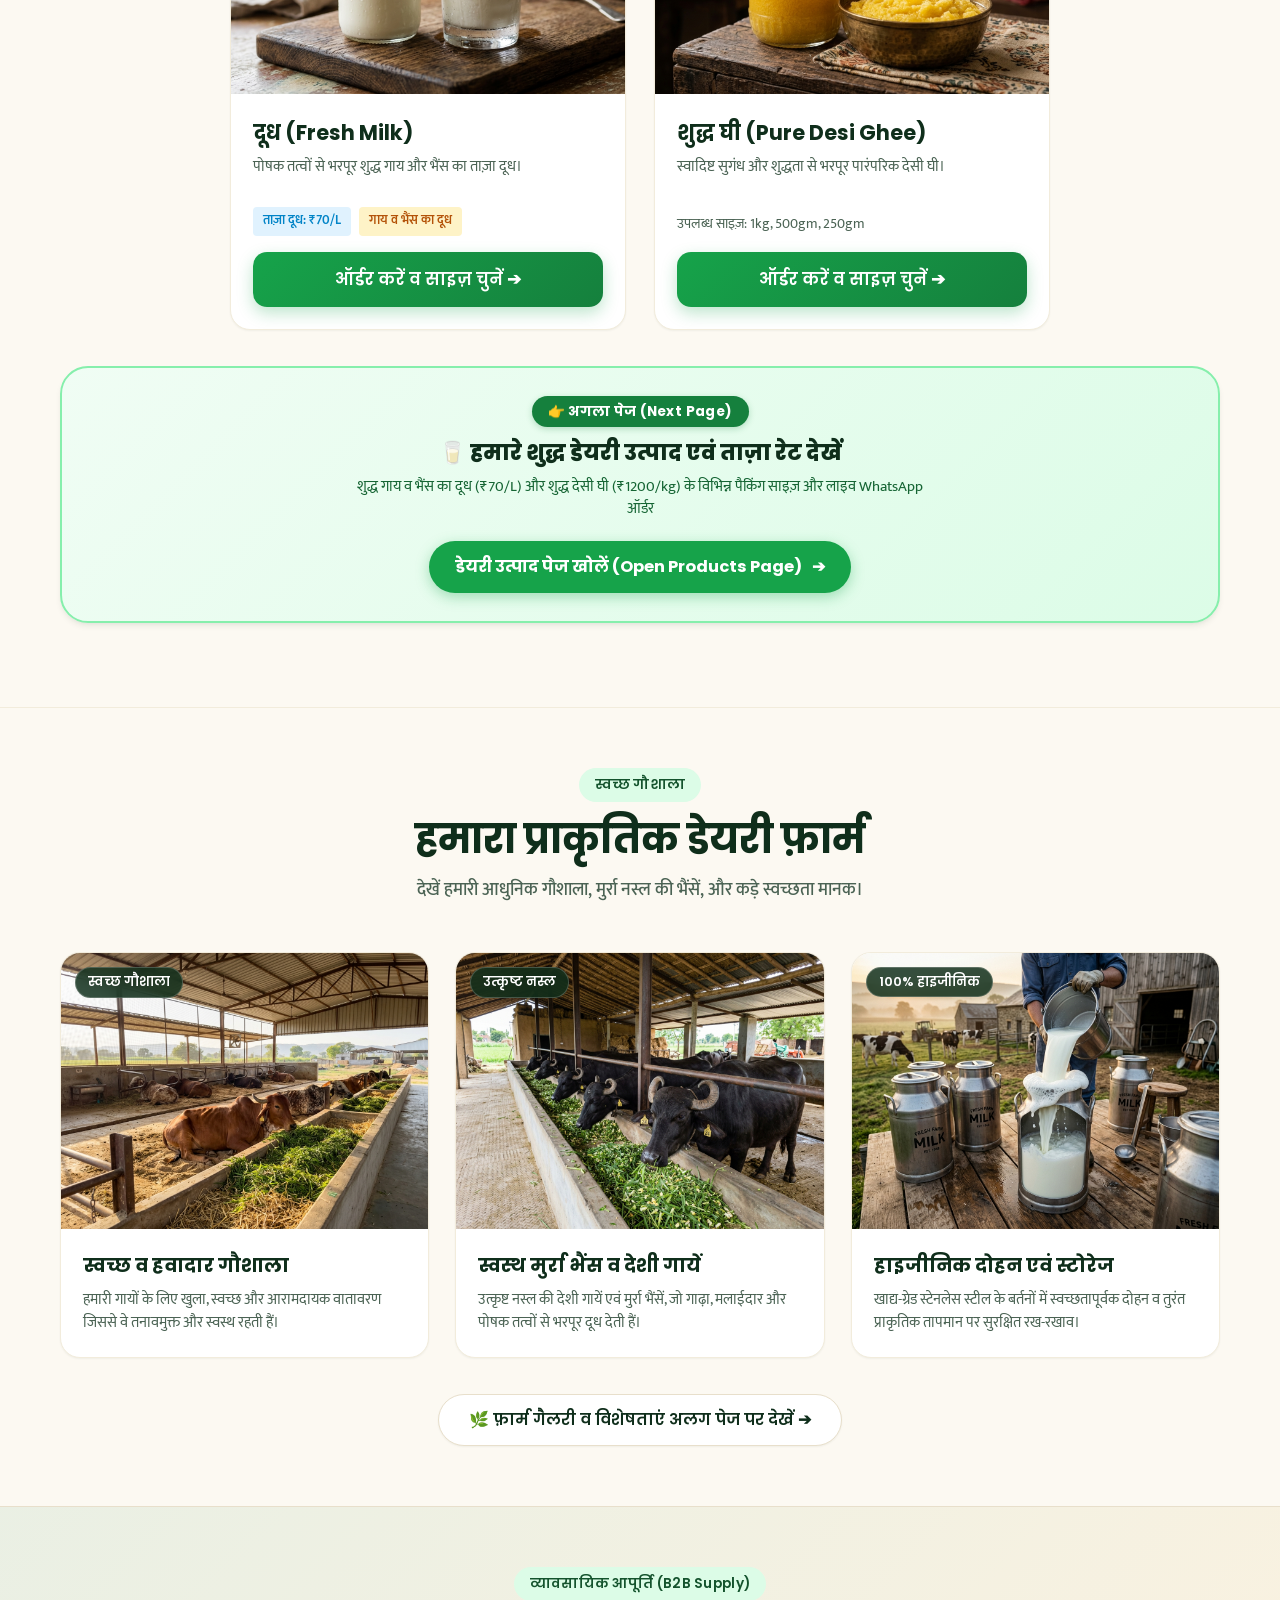
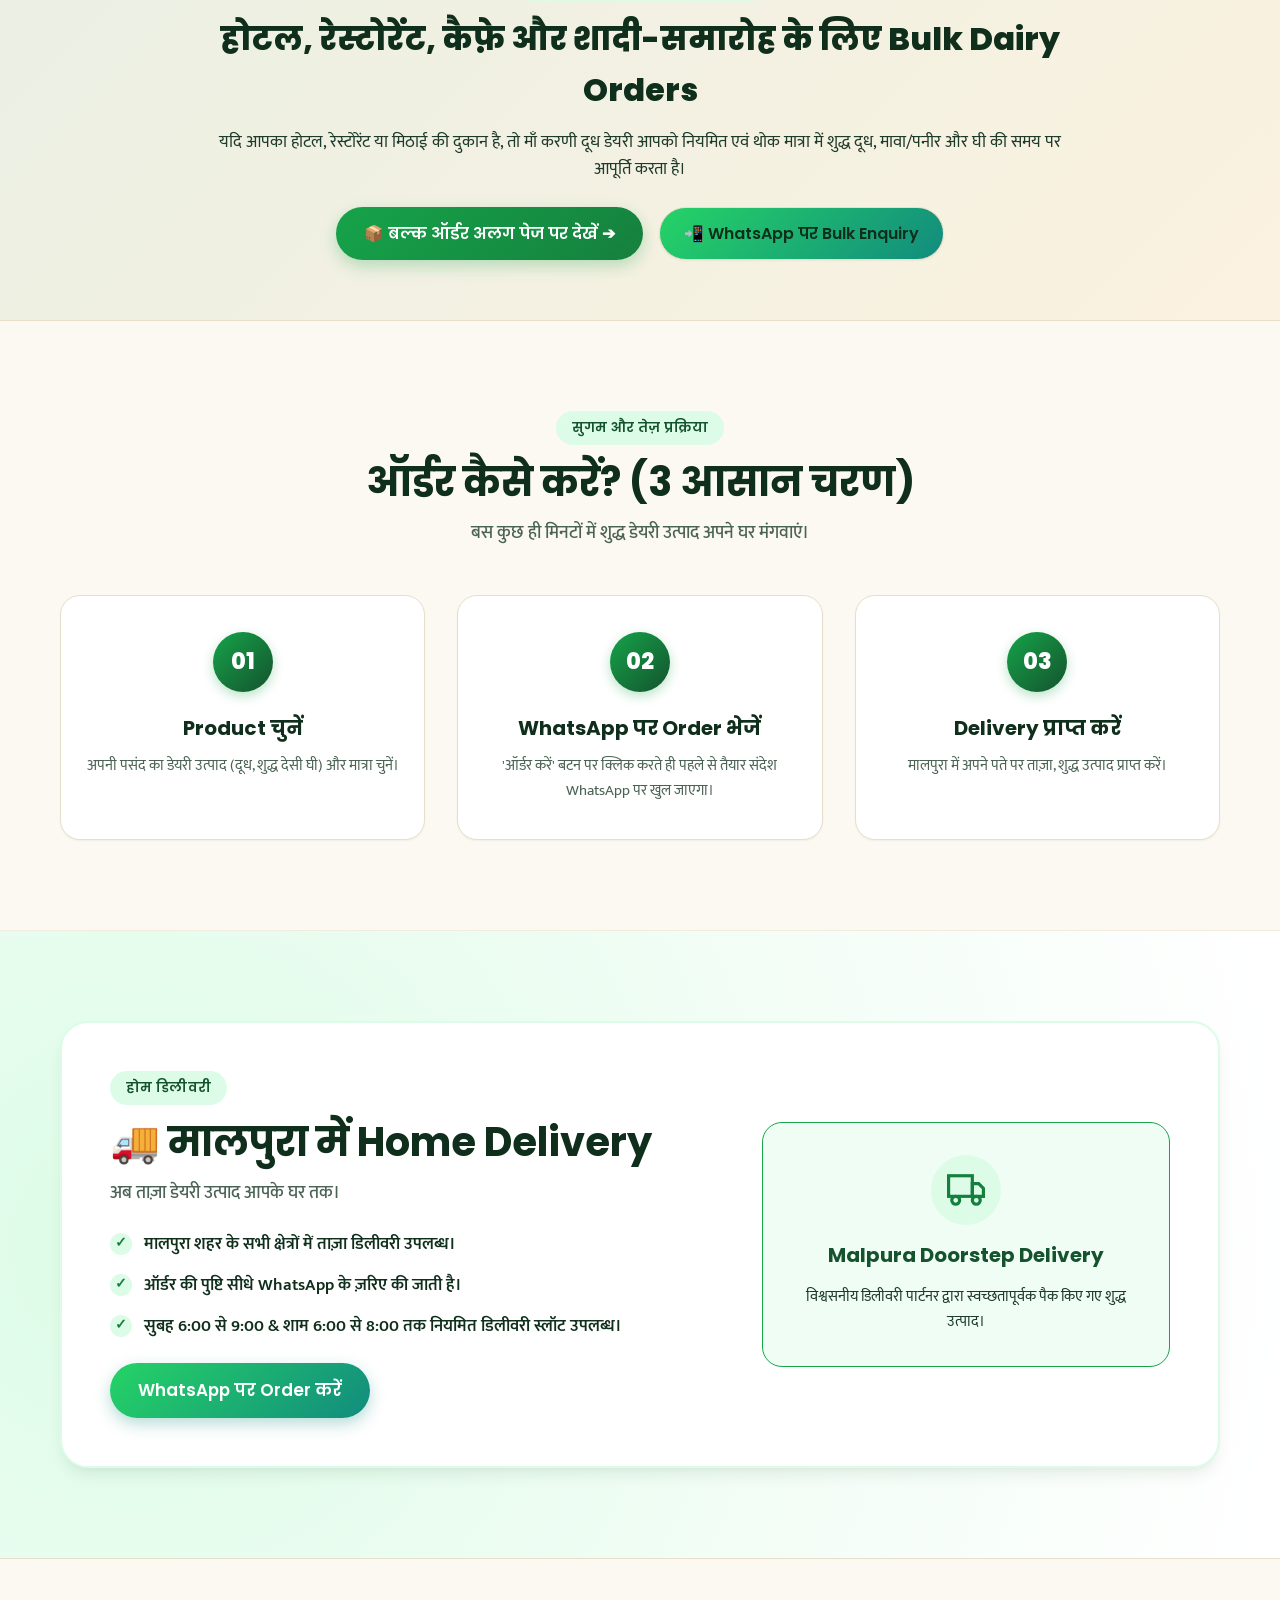
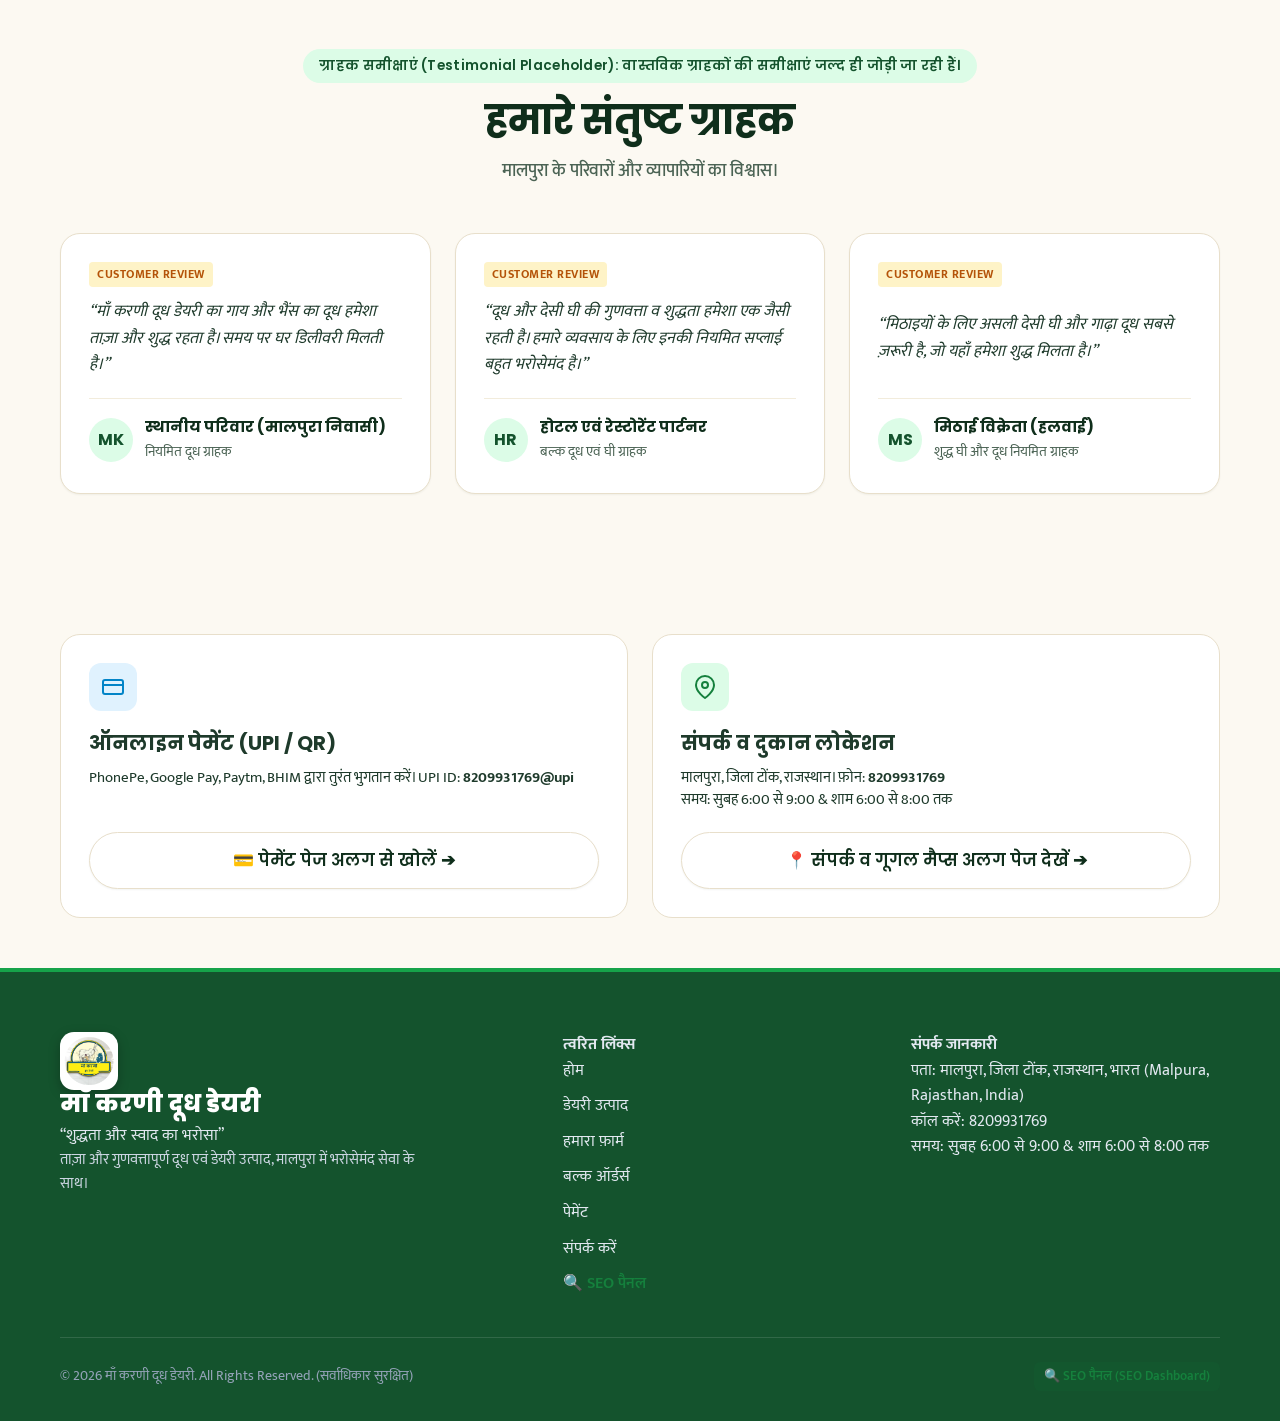
==== commit 1e01fea4: "Add comprehensive SEO Panel, robots.txt, sitemap.xml, canonical tags, and bump to v=9" ====
--- a/index.html
+++ b/index.html
@@ -1,11 +1,19 @@
 <!DOCTYPE html>
 <html lang="hi" data-theme="green" data-bg="cream">
 <head>
+  <!-- Google Tag Manager -->
+  <script>(function(w,d,s,l,i){w[l]=w[l]||[];w[l].push({'gtm.start':
+  new Date().getTime(),event:'gtm.js'});var f=d.getElementsByTagName(s)[0],
+  j=d.createElement(s),dl=l!='dataLayer'?'&l='+l:'';j.async=true;j.src=
+  'https://www.googletagmanager.com/gtm.js?id='+i+dl;f.parentNode.insertBefore(j,f);
+  })(window,document,'script','dataLayer','GTM-58JJ9RJL');</script>
+  <!-- End Google Tag Manager -->
   <meta charset="UTF-8">
   <meta name="viewport" content="width=device-width, initial-scale=1.0">
   <title>माँ करणी दूध डेयरी - शुद्धता और स्वाद का भरोसा | Malpura, Rajasthan</title>
   
   <!-- SEO & Local Search Optimization -->
+  <link rel="canonical" href="https://anandsingh100709-lgtm.github.io/maa-karni-dairy/">
   <meta name="description" content="माँ करणी दूध डेयरी मालपुरा - ताज़ा गाय व भैंस का दूध और शुद्ध देसी घी। मालपुरा शहर में होम डिलीवरी एवं होटल-मिठाई दुकानों के लिए थोक आपूर्ति।">
   <meta name="keywords" content="Dairy in Malpura, Milk delivery in Malpura, Fresh milk Malpura, Pure desi ghee Malpura, Ghee Malpura, Bulk dairy supplier Malpura, Tonk Rajasthan dairy">
   <meta name="author" content="माँ करणी दूध डेयरी">
@@ -29,7 +37,7 @@
   <link href="https://fonts.googleapis.com/css2?family=Mukta:wght@400;500;600;700&family=Poppins:wght@400;500;600;700;800&display=swap" rel="stylesheet">
 
   <!-- Stylesheet -->
-  <link rel="stylesheet" href="css/style.css?v=6">
+  <link rel="stylesheet" href="css/style.css?v=9">
 
   <!-- Schema.org Structured Data: LocalBusiness / DairyStore -->
   <script type="application/ld+json">
@@ -62,8 +70,30 @@
     "servesCuisine": "Fresh Dairy Products"
   }
   </script>
+
+  <!-- Meta Pixel Code -->
+  <script>
+  !function(f,b,e,v,n,t,s)
+  {if(f.fbq)return;n=f.fbq=function(){n.callMethod?
+  n.callMethod.apply(n,arguments):n.queue.push(arguments)};
+  if(!f._fbq)f._fbq=n;n.push=n;n.loaded=!0;n.version='2.0';
+  n.queue=[];t=b.createElement(e);t.async=!0;
+  t.src=v;s=b.getElementsByTagName(e)[0];
+  s.parentNode.insertBefore(t,s)}(window, document,'script',
+  'https://connect.facebook.net/en_US/fbevents.js');
+  fbq('init', '2574935932945217');
+  fbq('track', 'PageView');
+  </script>
+  <noscript><img height="1" width="1" style="display:none"
+  src="https://www.facebook.com/tr?id=2574935932945217&ev=PageView&noscript=1"
+  /></noscript>
+  <!-- End Meta Pixel Code -->
 </head>
 <body>
+  <!-- Google Tag Manager (noscript) -->
+  <noscript><iframe src="https://www.googletagmanager.com/ns.html?id=GTM-58JJ9RJL"
+  height="0" width="0" style="display:none;visibility:hidden"></iframe></noscript>
+  <!-- End Google Tag Manager (noscript) -->
 
   <!-- Accessible Skip to Content Link -->
   <a href="#mainContent" class="skip-link">Skip to main content / मुख्य सामग्री पर जाएं</a>
@@ -172,12 +202,12 @@
   <nav class="page-nav-strip" aria-label="वेबसाइट पेज चुनें">
     <div class="page-nav-scroll-wrap">
       <div class="page-nav-track">
-        <a href="index.html?v=6" class="page-nav-pill active"><span class="nav-pill-num">1</span> <span class="nav-pill-icon">🏠</span> <span data-i18n="nav_home">होम</span></a>
-        <a href="products.html?v=6" class="page-nav-pill"><span class="nav-pill-num">2</span> <span class="nav-pill-icon">🥛</span> <span data-i18n="nav_products">डेयरी उत्पाद</span></a>
-        <a href="farm.html?v=6" class="page-nav-pill"><span class="nav-pill-num">3</span> <span class="nav-pill-icon">🌿</span> <span data-i18n="nav_farm">हमारा फ़ार्म</span></a>
-        <a href="bulk.html?v=6" class="page-nav-pill"><span class="nav-pill-num">4</span> <span class="nav-pill-icon">🏢</span> <span data-i18n="nav_bulk">बल्क ऑर्डर्स</span></a>
-        <a href="payment.html?v=6" class="page-nav-pill"><span class="nav-pill-num">5</span> <span class="nav-pill-icon">💳</span> <span data-i18n="nav_payment">पेमेंट</span></a>
-        <a href="contact.html?v=6" class="page-nav-pill"><span class="nav-pill-num">6</span> <span class="nav-pill-icon">📞</span> <span data-i18n="nav_contact">संपर्क व लोकेशन</span></a>
+        <a href="index.html?v=9" class="page-nav-pill active"><span class="nav-pill-num">1</span> <span class="nav-pill-icon">🏠</span> <span data-i18n="nav_home">होम</span></a>
+        <a href="products.html?v=9" class="page-nav-pill"><span class="nav-pill-num">2</span> <span class="nav-pill-icon">🥛</span> <span data-i18n="nav_products">डेयरी उत्पाद</span></a>
+        <a href="farm.html?v=9" class="page-nav-pill"><span class="nav-pill-num">3</span> <span class="nav-pill-icon">🌿</span> <span data-i18n="nav_farm">हमारा फ़ार्म</span></a>
+        <a href="bulk.html?v=9" class="page-nav-pill"><span class="nav-pill-num">4</span> <span class="nav-pill-icon">🏢</span> <span data-i18n="nav_bulk">बल्क ऑर्डर्स</span></a>
+        <a href="payment.html?v=9" class="page-nav-pill"><span class="nav-pill-num">5</span> <span class="nav-pill-icon">💳</span> <span data-i18n="nav_payment">पेमेंट</span></a>
+        <a href="contact.html?v=9" class="page-nav-pill"><span class="nav-pill-num">6</span> <span class="nav-pill-icon">📞</span> <span data-i18n="nav_contact">संपर्क व लोकेशन</span></a>
       </div>
     </div>
   </nav>
@@ -200,7 +230,7 @@
 
           <!-- Primary Hero Actions -->
           <div class="hero-actions">
-            <a href="products.html?v=6" class="btn-primary btn-hero-next" data-i18n="hero_cta_next_page">
+            <a href="products.html?v=9" class="btn-primary btn-hero-next" data-i18n="hero_cta_next_page">
               👉 अगला पेज: डेयरी उत्पाद देखें (Page 2 ➔)
             </a>
             <a href="#" class="btn-secondary btn-whatsapp whatsapp-general-link" data-i18n="hero_cta_primary">
@@ -272,7 +302,7 @@
                 <span class="milk-badge" style="padding: 4px 10px; font-size: 0.8rem; border-radius: 4px; background: #e0f2fe; color: #0284c7; font-weight: 600;">ताज़ा दूध: ₹70/L</span>
                 <span class="milk-badge" style="padding: 4px 10px; font-size: 0.8rem; border-radius: 4px; background: #fef3c7; color: #b45309; font-weight: 600;">गाय व भैंस का दूध</span>
               </div>
-              <a href="products.html?v=6#card-milk" class="btn btn-primary" style="width: 100%; border-radius: var(--radius-md); text-align: center;">
+              <a href="products.html?v=9#card-milk" class="btn btn-primary" style="width: 100%; border-radius: var(--radius-md); text-align: center;">
                 ऑर्डर करें व साइज़ चुनें ➔
               </a>
             </div>
@@ -290,7 +320,7 @@
               <div style="margin: 12px 0 16px; font-size: 0.85rem; color: var(--color-text-muted);">
                 उपलब्ध साइज़: 1kg, 500gm, 250gm
               </div>
-              <a href="products.html?v=6#card-ghee" class="btn btn-primary" style="width: 100%; border-radius: var(--radius-md); text-align: center;">
+              <a href="products.html?v=9#card-ghee" class="btn btn-primary" style="width: 100%; border-radius: var(--radius-md); text-align: center;">
                 ऑर्डर करें व साइज़ चुनें ➔
               </a>
             </div>
@@ -302,7 +332,7 @@
           <span class="next-page-badge">👉 अगला पेज (Next Page)</span>
           <h3 class="next-page-title">🥛 हमारे शुद्ध डेयरी उत्पाद एवं ताज़ा रेट देखें</h3>
           <p class="next-page-desc">शुद्ध गाय व भैंस का दूध (₹70/L) और शुद्ध देसी घी (₹1200/kg) के विभिन्न पैकिंग साइज़ और लाइव WhatsApp ऑर्डर</p>
-          <a href="products.html?v=6" class="btn-next-page-cta">
+          <a href="products.html?v=9" class="btn-next-page-cta">
             <span>डेयरी उत्पाद पेज खोलें (Open Products Page)</span> ➔
           </a>
         </div>
@@ -614,6 +644,7 @@
             <li><a href="bulk.html" data-i18n="nav_bulk">बल्क ऑर्डर्स</a></li>
             <li><a href="payment.html" data-i18n="nav_payment">पेमेंट</a></li>
             <li><a href="contact.html" data-i18n="nav_contact">संपर्क व लोकेशन</a></li>
+            <li><a href="seo-panel.html" style="color: #15803d; font-weight: 600;">🔍 SEO पैनल</a></li>
           </ul>
         </div>
 
@@ -636,8 +667,11 @@
       </div>
 
       <!-- Copyright Bar -->
-      <div class="footer-bottom">
+      <div class="footer-bottom" style="display: flex; justify-content: space-between; align-items: center; flex-wrap: wrap; gap: 10px;">
         <p class="copyright" data-i18n="footer_rights">© 2026 माँ करणी दूध डेयरी. All Rights Reserved.</p>
+        <a href="seo-panel.html" style="font-size: 0.82rem; color: #15803d; text-decoration: none; display: inline-flex; align-items: center; gap: 4px; padding: 4px 10px; border-radius: 6px; background: rgba(21,128,61,0.08); font-weight: 600;">
+          <span>🔍 SEO पैनल (SEO Dashboard)</span>
+        </a>
       </div>
     </div>
   </footer>
@@ -675,15 +709,15 @@
   <!-- Floating Persistent Next Page Button -->
   <div class="floating-page-nav" id="floatingPageNav">
     <span class="float-page-tag">पेज 1/6</span>
-    <a href="products.html?v=6">👉 अगला पेज (उत्पाद) ➔</a>
+    <a href="products.html?v=9">👉 अगला पेज (उत्पाद) ➔</a>
   </div>
 
   <!-- Live Toast Notification Element -->
   <div class="toast-notice" id="toastNotice" role="status" aria-live="polite"></div>
 
   <!-- JavaScript Modules -->
-  <script src="js/config.js?v=6"></script>
-  <script src="js/translations.js?v=6"></script>
-  <script src="js/app.js?v=6"></script>
+  <script src="js/config.js?v=9"></script>
+  <script src="js/translations.js?v=9"></script>
+  <script src="js/app.js?v=9"></script>
 </body>
 </html>
